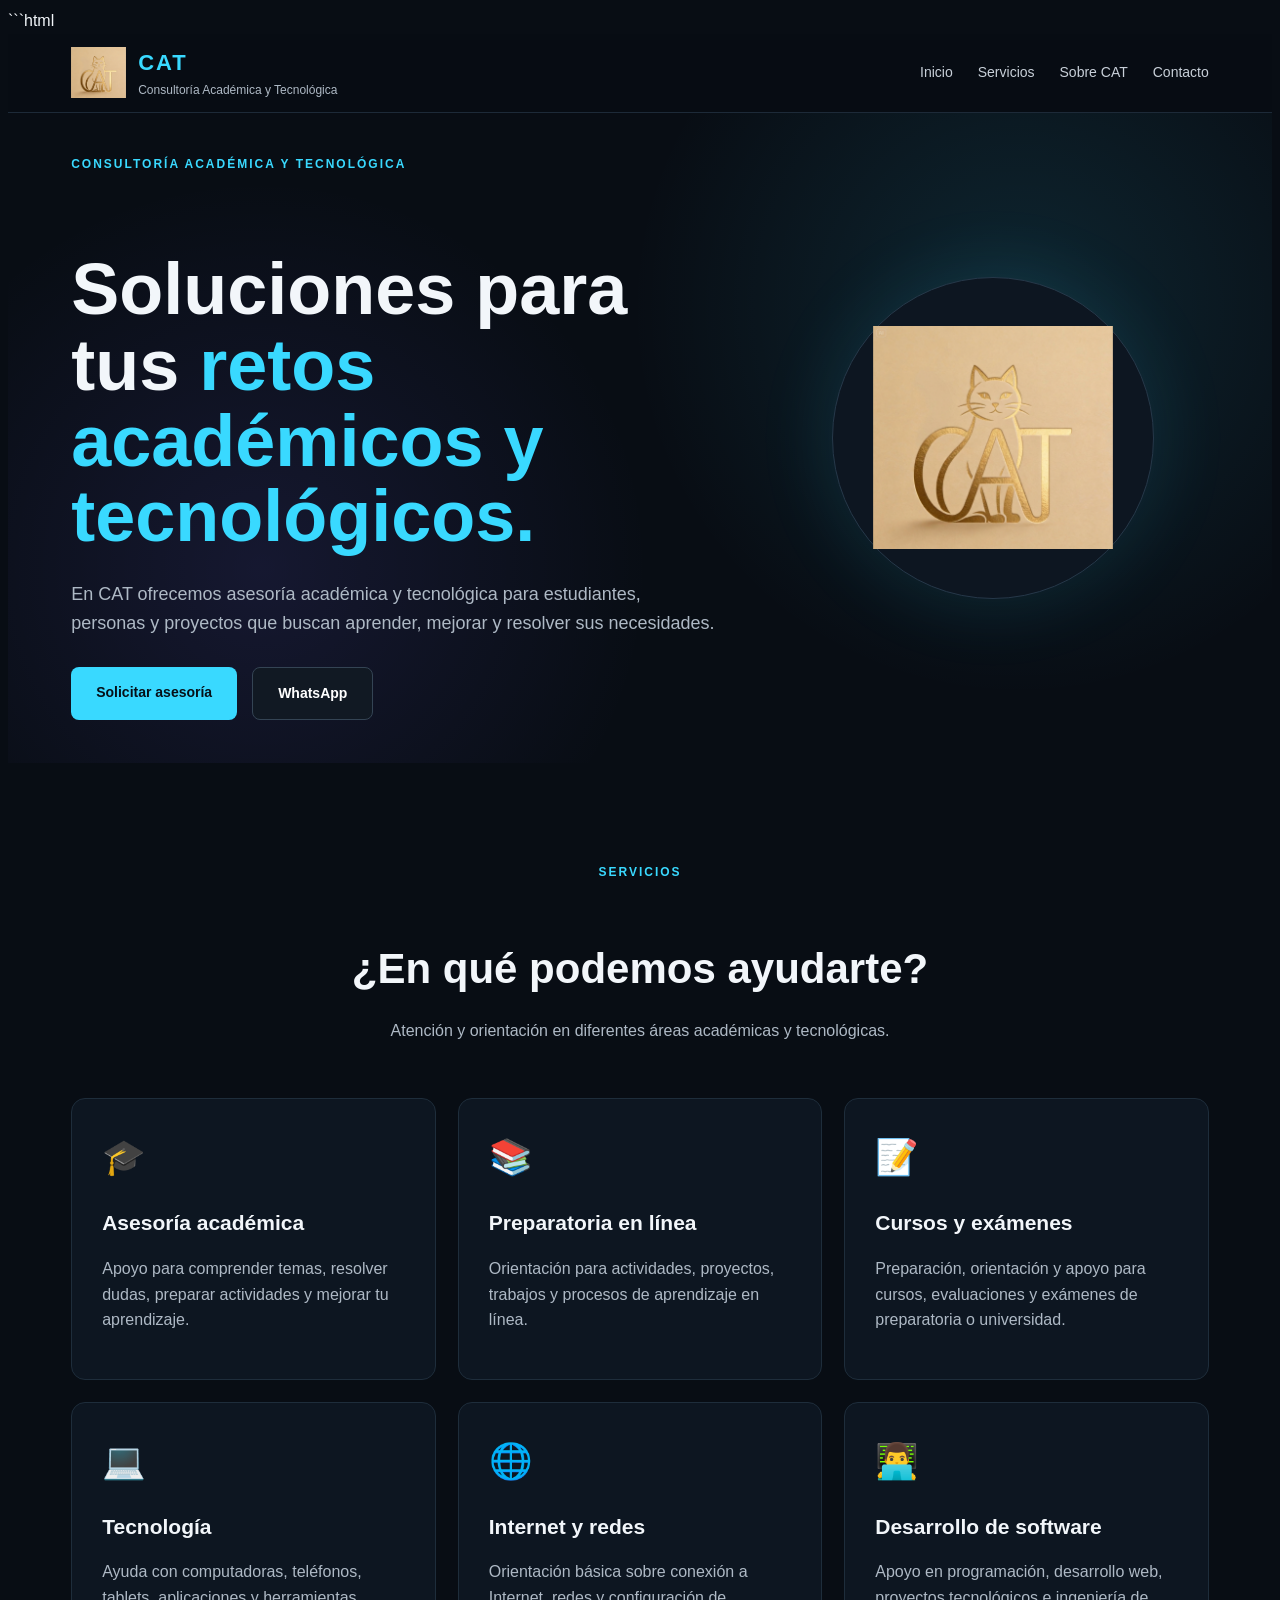
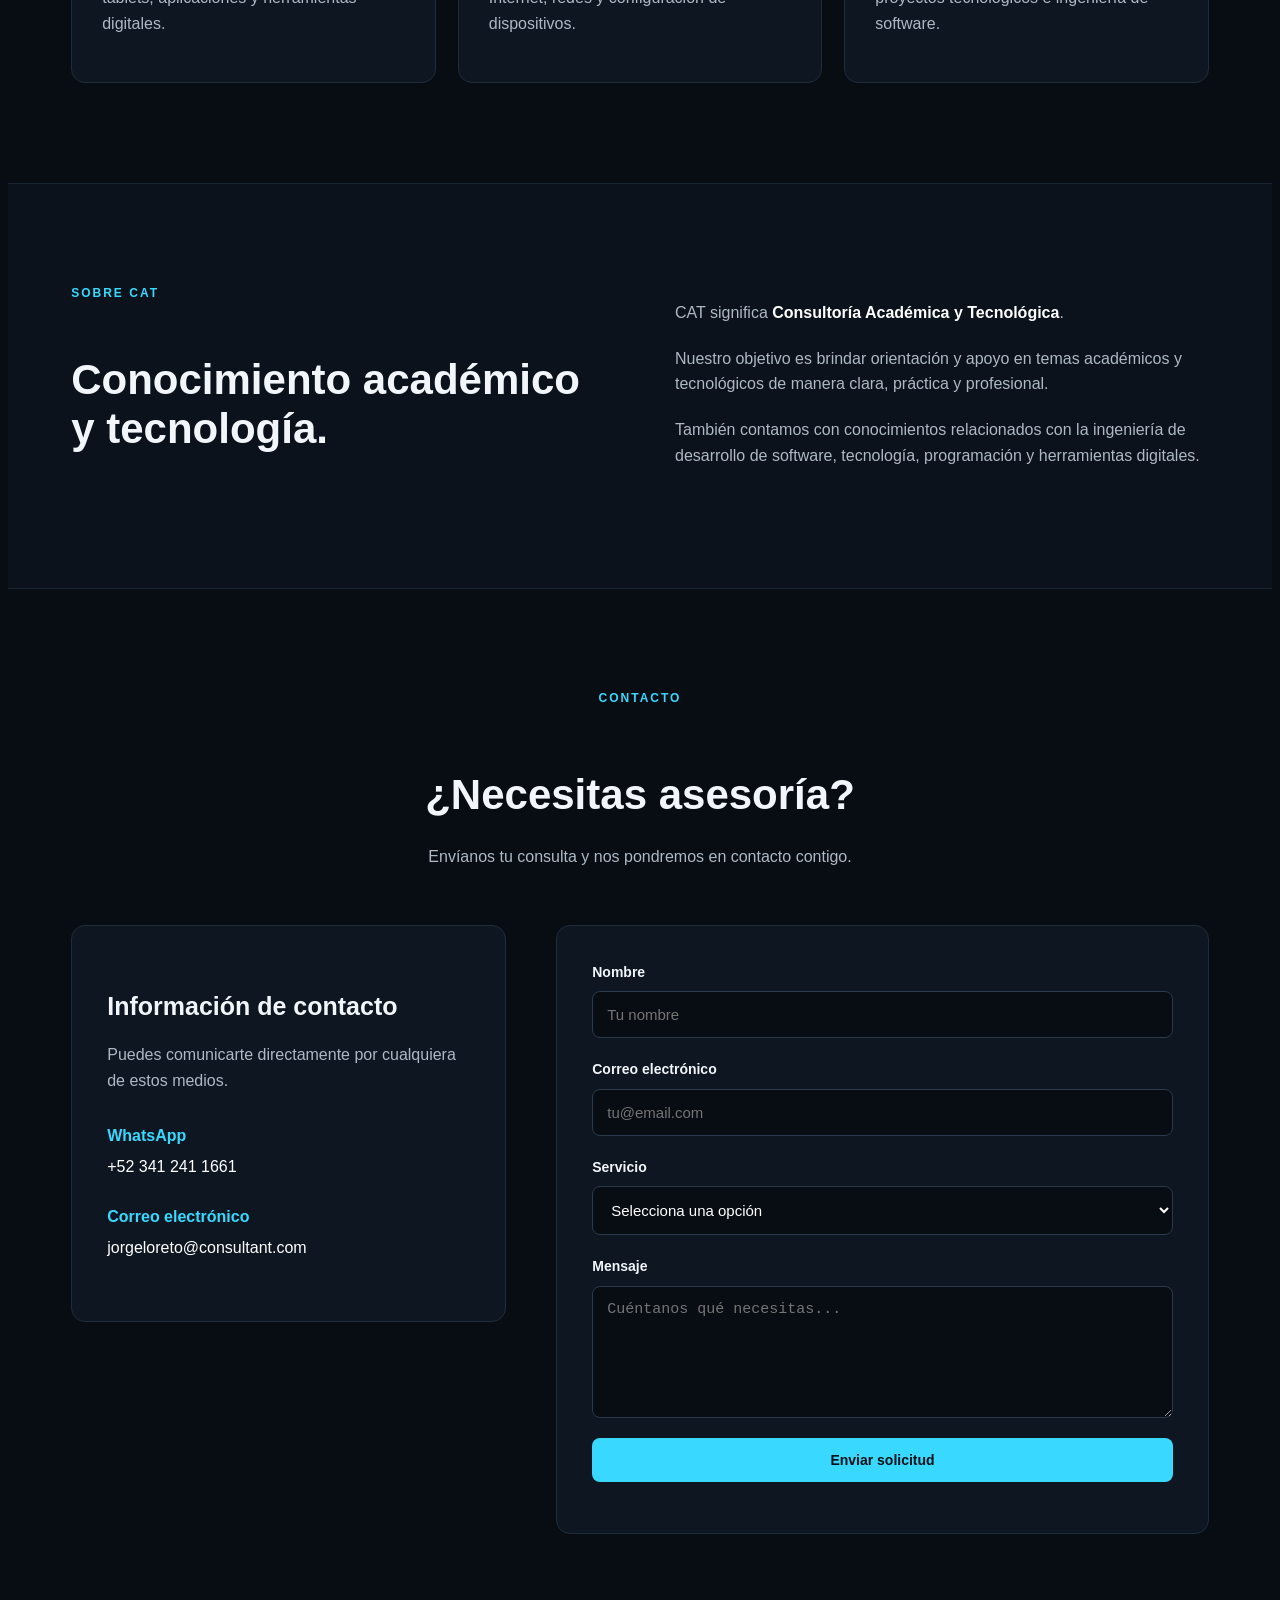
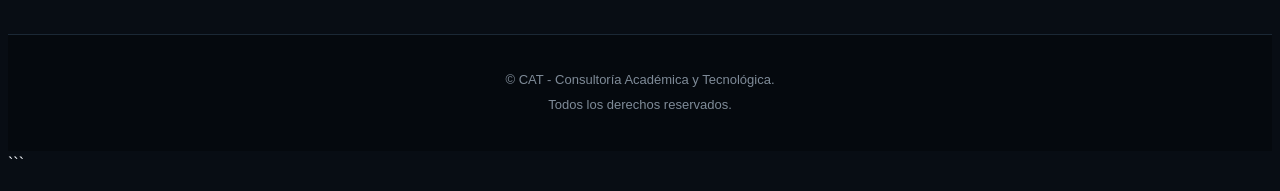
==== index.html @ 5d8f83a5 "Actualizar diseño y logo de CAT" ====
```html
<!DOCTYPE html>
<html lang="es">
<head>
    <meta charset="UTF-8">
    <meta name="viewport" content="width=device-width, initial-scale=1.0">

    <title>CAT | Consultoría Académica y Tecnológica</title>

    <meta name="description" content="CAT - Consultoría Académica y Tecnológica. Asesoría académica, tecnología, redes y desarrollo de software.">

    <link rel="stylesheet" href="style.css">
</head>

<body>

    <!-- ENCABEZADO -->
    <header class="header">

        <div class="container nav">

            <a href="#inicio" class="logo">

                <img
                    src="img/logo-cat.png"
                    alt="CAT - Consultoría Académica y Tecnológica"
                >

                <div class="logo-text">
                    <strong>CAT</strong>
                    <span>Consultoría Académica y Tecnológica</span>
                </div>

            </a>

            <nav class="menu">

                <a href="#inicio">Inicio</a>

                <a href="#servicios">Servicios</a>

                <a href="#sobre-cat">Sobre CAT</a>

                <a href="#contacto">Contacto</a>

            </nav>

        </div>

    </header>


    <!-- INICIO -->
    <main>

        <section id="inicio" class="hero">

            <div class="container hero-content">

                <div class="hero-text">

                    <span class="tag">CONSULTORÍA ACADÉMICA Y TECNOLÓGICA</span>

                    <h1>
                        Soluciones para tus
                        <span>retos académicos y tecnológicos.</span>
                    </h1>

                    <p>
                        En CAT ofrecemos asesoría académica y tecnológica
                        para estudiantes, personas y proyectos que buscan
                        aprender, mejorar y resolver sus necesidades.
                    </p>

                    <div class="hero-buttons">

                        <a href="#contacto" class="btn primary">
                            Solicitar asesoría
                        </a>

                        <a
                            href="https://wa.me/523412411661"
                            target="_blank"
                            class="btn secondary"
                        >
                            WhatsApp
                        </a>

                    </div>

                </div>


                <div class="hero-logo">

                    <div class="logo-circle">

                        <img
                            src="img/logo-cat.png"
                            alt="Logo CAT"
                        >

                    </div>

                </div>

            </div>

        </section>


        <!-- SERVICIOS -->
        <section id="servicios" class="section">

            <div class="container">

                <div class="section-title">

                    <span class="tag">SERVICIOS</span>

                    <h2>
                        ¿En qué podemos ayudarte?
                    </h2>

                    <p>
                        Atención y orientación en diferentes áreas
                        académicas y tecnológicas.
                    </p>

                </div>


                <div class="services-grid">


                    <!-- SERVICIO 1 -->
                    <article class="service-card">

                        <div class="service-icon">
                            🎓
                        </div>

                        <h3>
                            Asesoría académica
                        </h3>

                        <p>
                            Apoyo para comprender temas, resolver dudas,
                            preparar actividades y mejorar tu aprendizaje.
                        </p>

                    </article>


                    <!-- SERVICIO 2 -->
                    <article class="service-card">

                        <div class="service-icon">
                            📚
                        </div>

                        <h3>
                            Preparatoria en línea
                        </h3>

                        <p>
                            Orientación para actividades, proyectos,
                            trabajos y procesos de aprendizaje en línea.
                        </p>

                    </article>


                    <!-- SERVICIO 3 -->
                    <article class="service-card">

                        <div class="service-icon">
                            📝
                        </div>

                        <h3>
                            Cursos y exámenes
                        </h3>

                        <p>
                            Preparación, orientación y apoyo para cursos,
                            evaluaciones y exámenes de preparatoria o universidad.
                        </p>

                    </article>


                    <!-- SERVICIO 4 -->
                    <article class="service-card">

                        <div class="service-icon">
                            💻
                        </div>

                        <h3>
                            Tecnología
                        </h3>

                        <p>
                            Ayuda con computadoras, teléfonos, tablets,
                            aplicaciones y herramientas digitales.
                        </p>

                    </article>


                    <!-- SERVICIO 5 -->
                    <article class="service-card">

                        <div class="service-icon">
                            🌐
                        </div>

                        <h3>
                            Internet y redes
                        </h3>

                        <p>
                            Orientación básica sobre conexión a Internet,
                            redes y configuración de dispositivos.
                        </p>

                    </article>


                    <!-- SERVICIO 6 -->
                    <article class="service-card">

                        <div class="service-icon">
                            👨‍💻
                        </div>

                        <h3>
                            Desarrollo de software
                        </h3>

                        <p>
                            Apoyo en programación, desarrollo web,
                            proyectos tecnológicos e ingeniería de software.
                        </p>

                    </article>

                </div>

            </div>

        </section>


        <!-- SOBRE CAT -->
        <section id="sobre-cat" class="section about">

            <div class="container about-content">

                <div>

                    <span class="tag">
                        SOBRE CAT
                    </span>

                    <h2>
                        Conocimiento académico y tecnología.
                    </h2>

                </div>


                <div>

                    <p>
                        CAT significa
                        <strong>Consultoría Académica y Tecnológica</strong>.
                    </p>

                    <p>
                        Nuestro objetivo es brindar orientación y apoyo
                        en temas académicos y tecnológicos de manera clara,
                        práctica y profesional.
                    </p>

                    <p>
                        También contamos con conocimientos relacionados
                        con la ingeniería de desarrollo de software,
                        tecnología, programación y herramientas digitales.
                    </p>

                </div>

            </div>

        </section>


        <!-- CONTACTO -->
        <section id="contacto" class="section contact">

            <div class="container">

                <div class="section-title">

                    <span class="tag">
                        CONTACTO
                    </span>

                    <h2>
                        ¿Necesitas asesoría?
                    </h2>

                    <p>
                        Envíanos tu consulta y nos pondremos en contacto contigo.
                    </p>

                </div>


                <div class="contact-grid">


                    <!-- INFORMACIÓN -->
                    <div class="contact-info">

                        <h3>
                            Información de contacto
                        </h3>

                        <p>
                            Puedes comunicarte directamente por cualquiera
                            de estos medios.
                        </p>


                        <div class="contact-item">

                            <strong>
                                WhatsApp
                            </strong>

                            <a
                                href="https://wa.me/523412411661"
                                target="_blank"
                            >
                                +52 341 241 1661
                            </a>

                        </div>


                        <div class="contact-item">

                            <strong>
                                Correo electrónico
                            </strong>

                            <a
                                href="mailto:jorgeloreto@consultant.com"
                            >
                                jorgeloreto@consultant.com
                            </a>

                        </div>

                    </div>


                    <!-- FORMULARIO -->
                    <div class="contact-form">

                        <form id="contactForm">

                            <label for="nombre">
                                Nombre
                            </label>

                            <input
                                type="text"
                                id="nombre"
                                placeholder="Tu nombre"
                                required
                            >


                            <label for="correo">
                                Correo electrónico
                            </label>

                            <input
                                type="email"
                                id="correo"
                                placeholder="tu@email.com"
                                required
                            >


                            <label for="servicio">
                                Servicio
                            </label>

                            <select id="servicio" required>

                                <option value="">
                                    Selecciona una opción
                                </option>

                                <option value="Asesoría académica">
                                    Asesoría académica
                                </option>

                                <option value="Preparatoria en línea">
                                    Preparatoria en línea
                                </option>

                                <option value="Cursos y exámenes">
                                    Cursos y exámenes
                                </option>

                                <option value="Tecnología">
                                    Tecnología
                                </option>

                                <option value="Internet y redes">
                                    Internet y redes
                                </option>

                                <option value="Desarrollo de software">
                                    Desarrollo de software
                                </option>

                            </select>


                            <label for="mensaje">
                                Mensaje
                            </label>

                            <textarea
                                id="mensaje"
                                rows="6"
                                placeholder="Cuéntanos qué necesitas..."
                                required
                            ></textarea>


                            <button
                                type="submit"
                                class="btn primary"
                            >
                                Enviar solicitud
                            </button>

                        </form>

                    </div>

                </div>

            </div>

        </section>

    </main>


    <!-- PIE DE PÁGINA -->
    <footer class="footer">

        <div class="container">

            <p>
                © <span id="year"></span> CAT -
                Consultoría Académica y Tecnológica.
            </p>

            <p>
                Todos los derechos reservados.
            </p>

        </div>

    </footer>


    <script src="script.js"></script>

</body>
</html>
```
---- style.css ----
```css
* {
    margin: 0;
    padding: 0;
    box-sizing: border-box;
}

html {
    scroll-behavior: smooth;
}

body {
    font-family: Arial, Helvetica, sans-serif;
    background: #080d14;
    color: #f2f6fa;
    line-height: 1.6;
}

a {
    text-decoration: none;
    color: inherit;
}

.container {
    width: 90%;
    max-width: 1150px;
    margin: auto;
}


/* =========================
   HEADER
========================= */

.header {
    position: sticky;
    top: 0;
    z-index: 1000;
    background: rgba(8, 13, 20, 0.95);
    border-bottom: 1px solid #1d2a38;
    backdrop-filter: blur(12px);
}

.nav {
    min-height: 78px;
    display: flex;
    align-items: center;
    justify-content: space-between;
    gap: 30px;
}

.logo {
    display: flex;
    align-items: center;
    gap: 12px;
}

.logo img {
    width: 55px;
    height: 55px;
    object-fit: contain;
}

.logo-text {
    display: flex;
    flex-direction: column;
}

.logo-text strong {
    font-size: 22px;
    color: #39d9ff;
    letter-spacing: 2px;
}

.logo-text span {
    font-size: 12px;
    color: #aeb9c5;
}

.menu {
    display: flex;
    gap: 25px;
}

.menu a {
    color: #c8d0d9;
    font-size: 14px;
    transition: 0.3s;
}

.menu a:hover {
    color: #39d9ff;
}


/* =========================
   HERO
========================= */

.hero {
    min-height: 650px;
    display: flex;
    align-items: center;
    background:
        radial-gradient(
            circle at 80% 30%,
            rgba(57, 217, 255, 0.12),
            transparent 35%
        ),
        radial-gradient(
            circle at 20% 70%,
            rgba(120, 103, 255, 0.12),
            transparent 35%
        );
}

.hero-content {
    display: grid;
    grid-template-columns: 1.2fr 0.8fr;
    align-items: center;
    gap: 60px;
}

.tag {
    display: inline-block;
    color: #39d9ff;
    font-size: 12px;
    font-weight: bold;
    letter-spacing: 2px;
    margin-bottom: 18px;
}

.hero h1 {
    font-size: clamp(42px, 6vw, 72px);
    line-height: 1.05;
    margin-bottom: 25px;
}

.hero h1 span {
    color: #39d9ff;
}

.hero p {
    max-width: 650px;
    color: #aeb9c5;
    font-size: 18px;
    margin-bottom: 30px;
}

.hero-buttons {
    display: flex;
    gap: 15px;
    flex-wrap: wrap;
}

.btn {
    display: inline-block;
    padding: 14px 25px;
    border-radius: 8px;
    border: none;
    cursor: pointer;
    font-weight: bold;
    font-size: 14px;
    transition: 0.3s;
}

.btn.primary {
    background: #39d9ff;
    color: #061018;
}

.btn.primary:hover {
    transform: translateY(-3px);
    box-shadow: 0 10px 30px rgba(57, 217, 255, 0.25);
}

.btn.secondary {
    border: 1px solid #344454;
    color: #ffffff;
    background: #111923;
}

.btn.secondary:hover {
    border-color: #39d9ff;
    color: #39d9ff;
}


/* LOGO GRANDE */

.hero-logo {
    display: flex;
    justify-content: center;
}

.logo-circle {
    width: 320px;
    height: 320px;
    border-radius: 50%;
    display: flex;
    justify-content: center;
    align-items: center;
    background: #0d1621;
    border: 1px solid #263849;
    box-shadow:
        0 0 80px rgba(57, 217, 255, 0.12);
}

.logo-circle img {
    width: 75%;
    height: 75%;
    object-fit: contain;
}


/* =========================
   SECCIONES
========================= */

.section {
    padding: 100px 0;
}

.section-title {
    text-align: center;
    max-width: 750px;
    margin: 0 auto 55px;
}

.section-title h2 {
    font-size: 42px;
    margin-bottom: 15px;
}

.section-title p {
    color: #aeb9c5;
}


/* =========================
   SERVICIOS
========================= */

.services-grid {
    display: grid;
    grid-template-columns: repeat(3, 1fr);
    gap: 22px;
}

.service-card {
    padding: 30px;
    background: #0d1621;
    border: 1px solid #1e2d3b;
    border-radius: 14px;
    transition: 0.3s;
}

.service-card:hover {
    transform: translateY(-6px);
    border-color: #39d9ff;
    box-shadow: 0 15px 40px rgba(0, 0, 0, 0.25);
}

.service-icon {
    font-size: 35px;
    margin-bottom: 18px;
}

.service-card h3 {
    font-size: 21px;
    margin-bottom: 12px;
}

.service-card p {
    color: #aeb9c5;
}


/* =========================
   SOBRE CAT
========================= */

.about {
    background: #0b121b;
    border-top: 1px solid #182431;
    border-bottom: 1px solid #182431;
}

.about-content {
    display: grid;
    grid-template-columns: 1fr 1fr;
    gap: 70px;
    align-items: start;
}

.about h2 {
    font-size: 42px;
    line-height: 1.15;
}

.about p {
    color: #aeb9c5;
    margin-bottom: 20px;
}

.about strong {
    color: #ffffff;
}


/* =========================
   CONTACTO
========================= */

.contact-grid {
    display: grid;
    grid-template-columns: 0.8fr 1.2fr;
    gap: 50px;
    align-items: start;
}

.contact-info {
    background: #0d1621;
    padding: 35px;
    border-radius: 14px;
    border: 1px solid #1e2d3b;
}

.contact-info h3 {
    font-size: 25px;
    margin-bottom: 15px;
}

.contact-info > p {
    color: #aeb9c5;
    margin-bottom: 30px;
}

.contact-item {
    display: flex;
    flex-direction: column;
    gap: 5px;
    margin-bottom: 25px;
}

.contact-item strong {
    color: #39d9ff;
}

.contact-item a {
    color: #ffffff;
}

.contact-item a:hover {
    color: #39d9ff;
}


/* FORMULARIO */

.contact-form {
    background: #0d1621;
    padding: 35px;
    border-radius: 14px;
    border: 1px solid #1e2d3b;
}

.contact-form form {
    display: flex;
    flex-direction: column;
}

.contact-form label {
    margin-bottom: 8px;
    font-weight: bold;
    font-size: 14px;
}

.contact-form input,
.contact-form select,
.contact-form textarea {
    width: 100%;
    padding: 14px;
    margin-bottom: 20px;
    border: 1px solid #2a3a4b;
    border-radius: 8px;
    background: #080d14;
    color: #ffffff;
    font-size: 15px;
    outline: none;
}

.contact-form input:focus,
.contact-form select:focus,
.contact-form textarea:focus {
    border-color: #39d9ff;
}

.contact-form textarea {
    resize: vertical;
}


/* =========================
   FOOTER
========================= */

.footer {
    padding: 30px 0;
    background: #05090e;
    border-top: 1px solid #1b2835;
    text-align: center;
}

.footer p {
    color: #7f8b98;
    font-size: 13px;
    margin: 5px;
}


/* =========================
   RESPONSIVE
========================= */

@media (max-width: 900px) {

    .menu {
        gap: 15px;
    }

    .hero-content {
        grid-template-columns: 1fr;
        text-align: center;
    }

    .hero p {
        margin-left: auto;
        margin-right: auto;
    }

    .hero-buttons {
        justify-content: center;
    }

    .hero-logo {
        order: -1;
    }

    .logo-circle {
        width: 240px;
        height: 240px;
    }

    .services-grid {
        grid-template-columns: repeat(2, 1fr);
    }

    .about-content {
        grid-template-columns: 1fr;
        gap: 30px;
    }

    .contact-grid {
        grid-template-columns: 1fr;
    }
}


@media (max-width: 650px) {

    .nav {
        flex-direction: column;
        padding: 15px 0;
    }

    .menu {
        flex-wrap: wrap;
        justify-content: center;
    }

    .logo {
        justify-content: center;
    }

    .hero {
        padding: 70px 0;
    }

    .hero h1 {
        font-size: 42px;
    }

    .section {
        padding: 70px 0;
    }

    .section-title h2,
    .about h2 {
        font-size: 34px;
    }

    .services-grid {
        grid-template-columns: 1fr;
    }

    .logo-circle {
        width: 200px;
        height: 200px;
    }

    .contact-form,
    .contact-info {
        padding: 25px;
    }
}
```
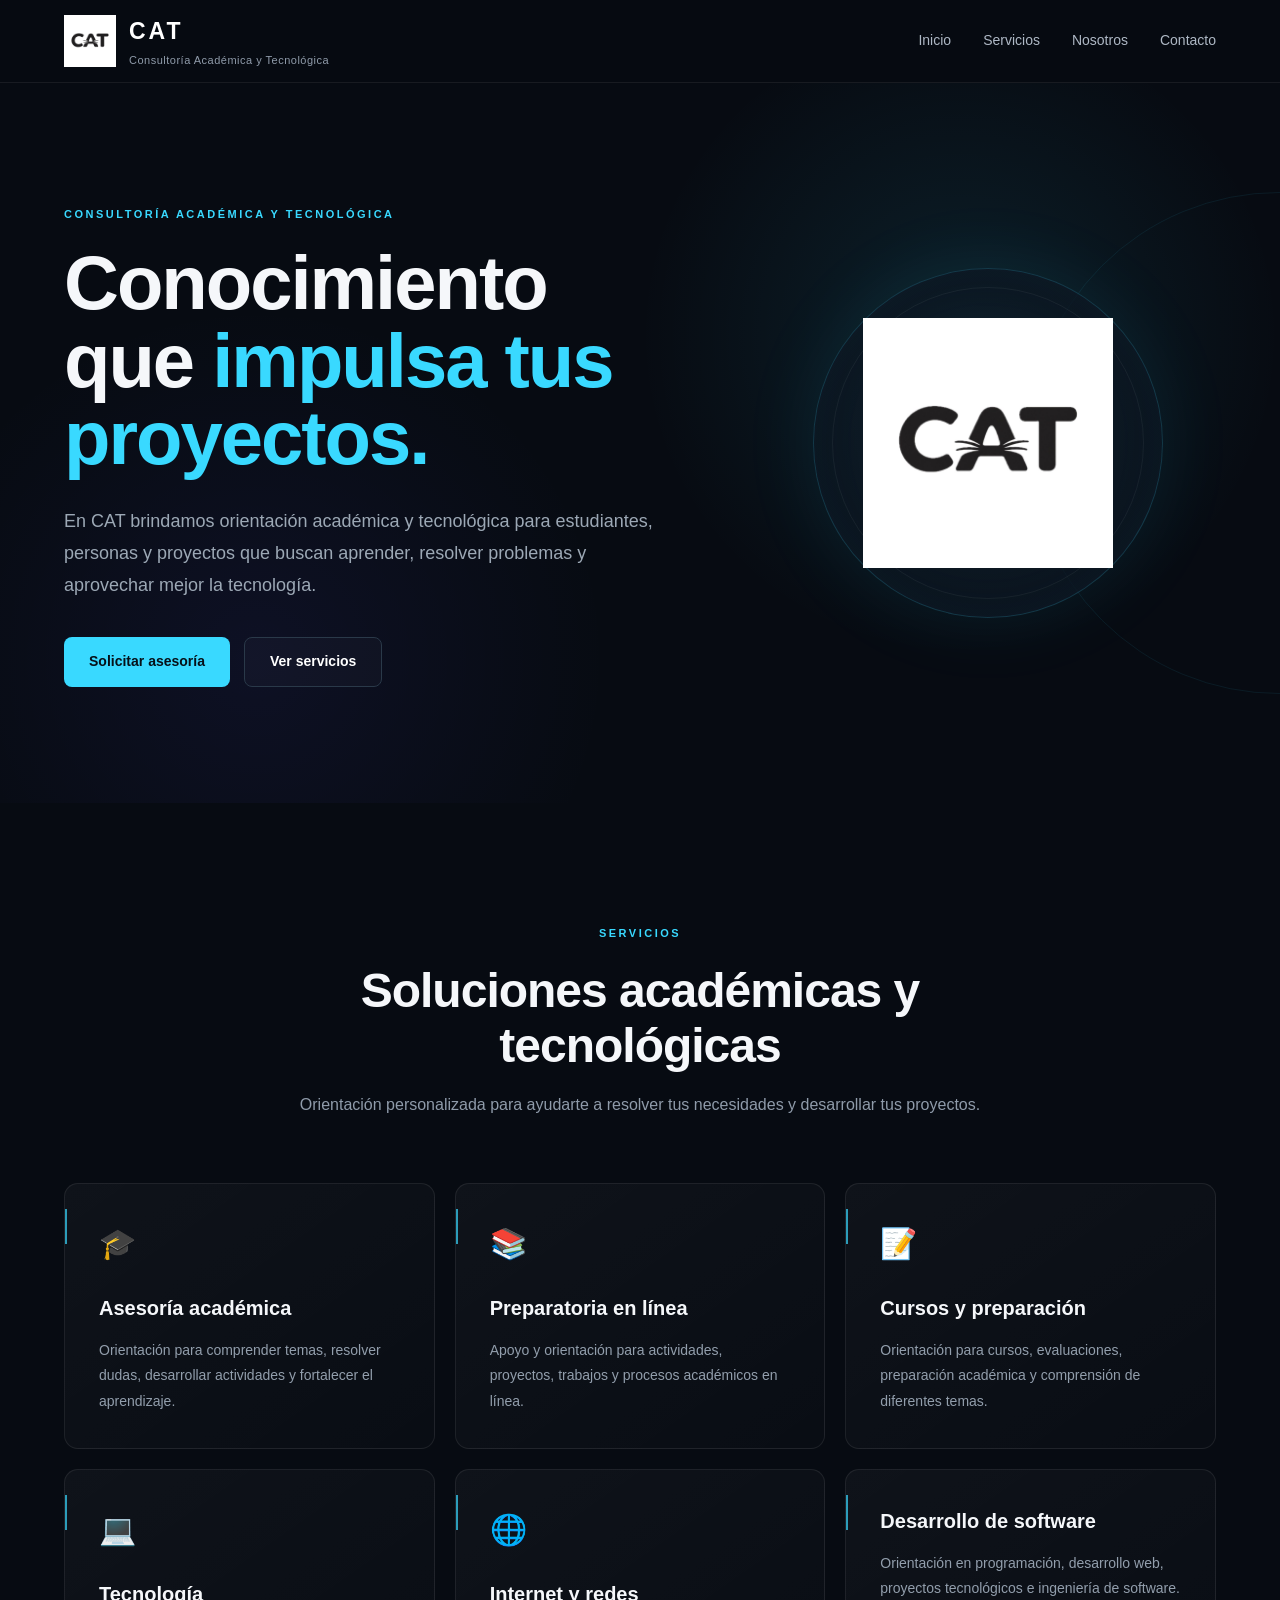
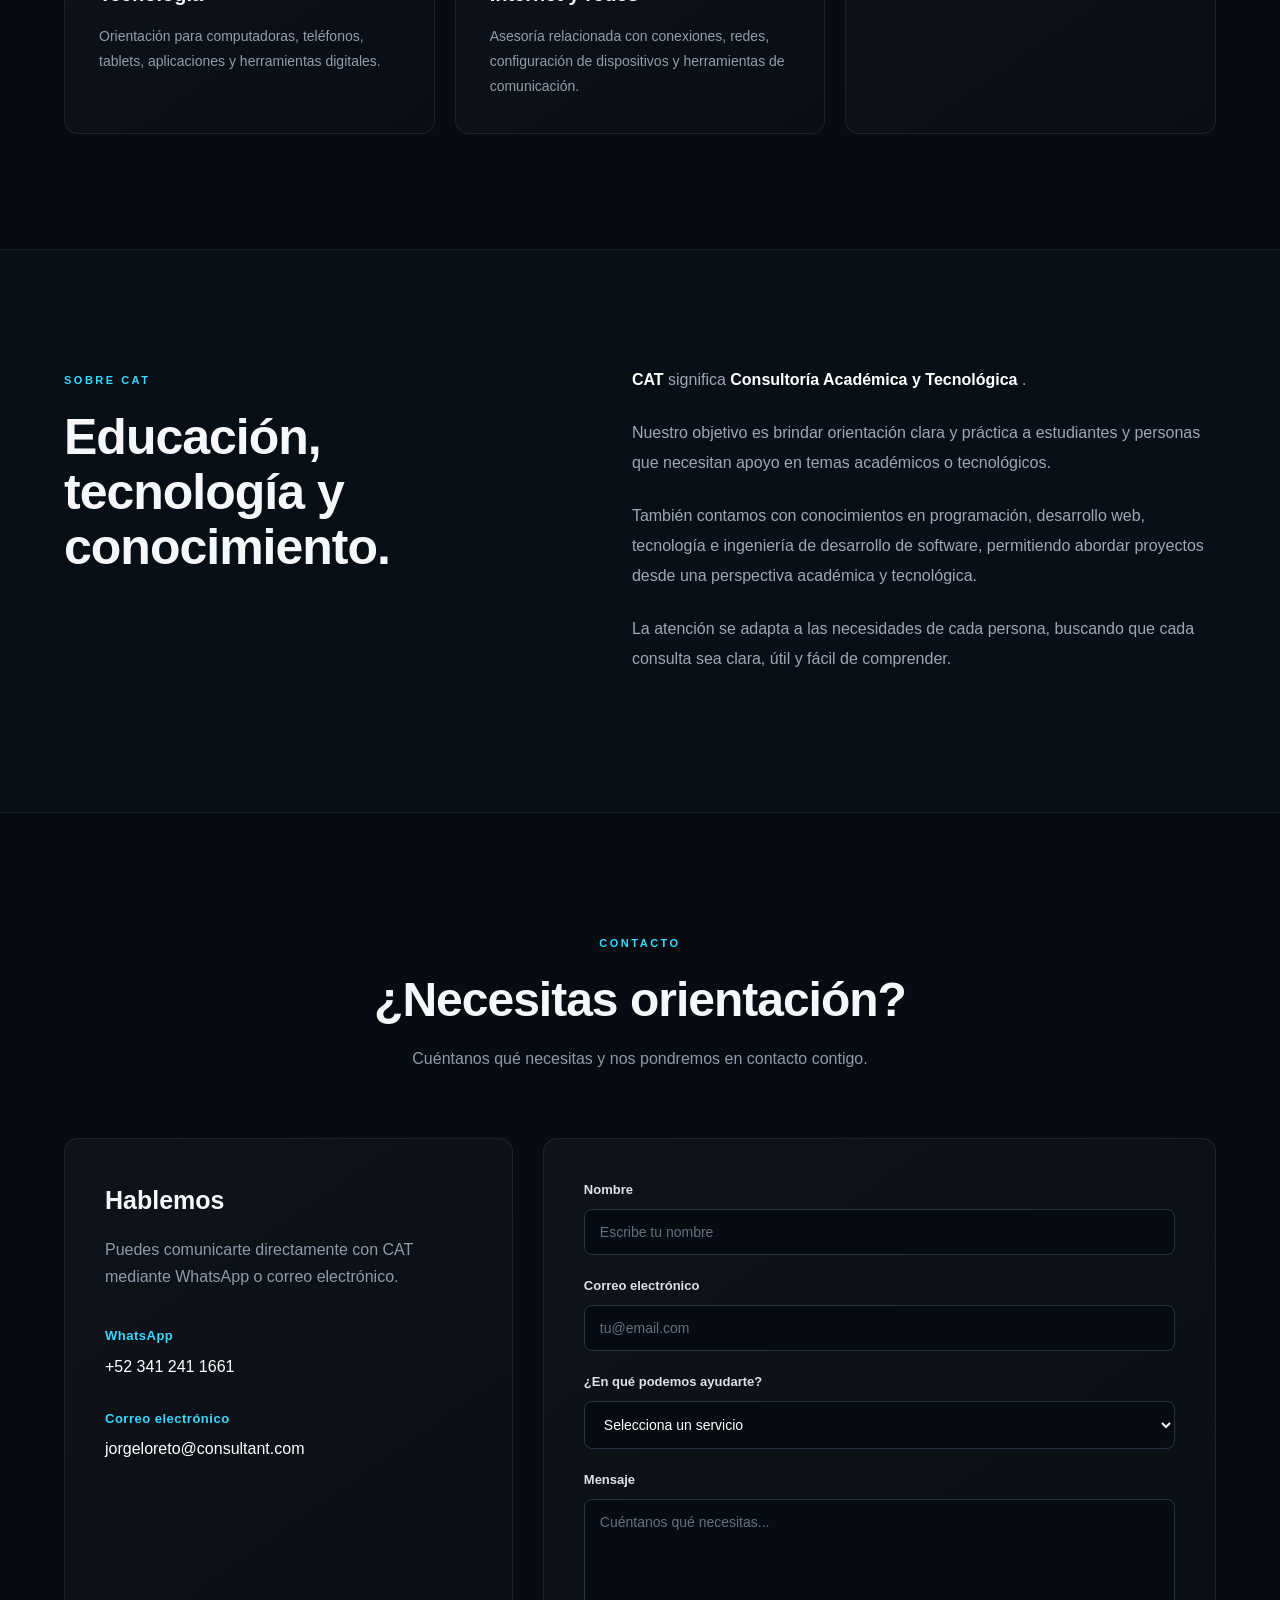
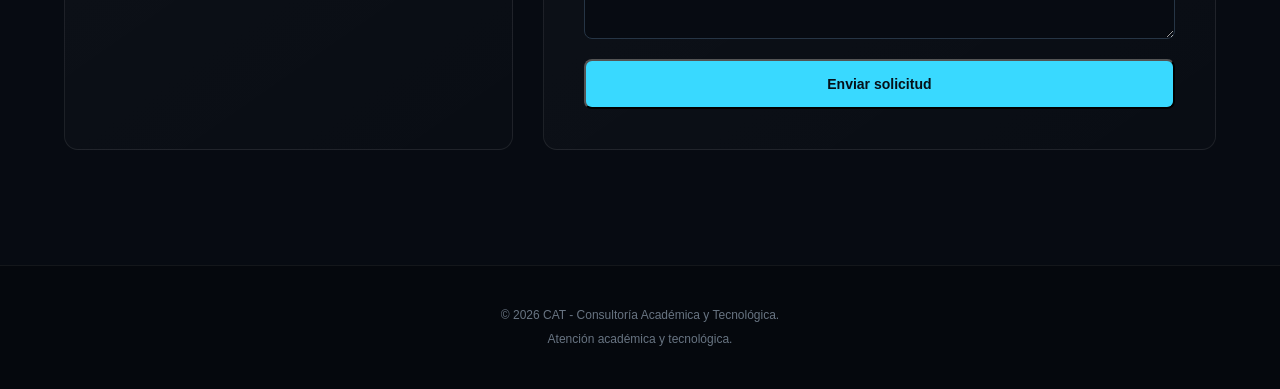
==== commit 97340451: "Actualizar pagina CAT y agregar logo" ====
--- a/index.html
+++ b/index.html
@@ -1,4 +1,3 @@
-```html
 <!DOCTYPE html>
 <html lang="es">
 <head>
@@ -7,14 +6,20 @@
 
     <title>CAT | Consultoría Académica y Tecnológica</title>
 
-    <meta name="description" content="CAT - Consultoría Académica y Tecnológica. Asesoría académica, tecnología, redes y desarrollo de software.">
+    <meta
+        name="description"
+        content="CAT ofrece consultoría académica y tecnológica, preparación académica, soporte tecnológico y desarrollo de software."
+    >
 
     <link rel="stylesheet" href="style.css">
 </head>
 
 <body>
 
-    <!-- ENCABEZADO -->
+    <!-- =========================
+         HEADER
+    ========================== -->
+
     <header class="header">
 
         <div class="container nav">
@@ -23,25 +28,39 @@
 
                 <img
                     src="img/logo-cat.png"
-                    alt="CAT - Consultoría Académica y Tecnológica"
+                    alt="CAT Consultoría Académica y Tecnológica"
                 >
 
                 <div class="logo-text">
+
                     <strong>CAT</strong>
-                    <span>Consultoría Académica y Tecnológica</span>
+
+                    <span>
+                        Consultoría Académica y Tecnológica
+                    </span>
+
                 </div>
 
             </a>
 
+
             <nav class="menu">
 
-                <a href="#inicio">Inicio</a>
-
-                <a href="#servicios">Servicios</a>
-
-                <a href="#sobre-cat">Sobre CAT</a>
-
-                <a href="#contacto">Contacto</a>
+                <a href="#inicio">
+                    Inicio
+                </a>
+
+                <a href="#servicios">
+                    Servicios
+                </a>
+
+                <a href="#nosotros">
+                    Nosotros
+                </a>
+
+                <a href="#contacto">
+                    Contacto
+                </a>
 
             </nav>
 
@@ -50,40 +69,56 @@
     </header>
 
 
-    <!-- INICIO -->
     <main>
 
+        <!-- =========================
+             INICIO
+        ========================== -->
+
         <section id="inicio" class="hero">
 
             <div class="container hero-content">
 
                 <div class="hero-text">
 
-                    <span class="tag">CONSULTORÍA ACADÉMICA Y TECNOLÓGICA</span>
+                    <span class="tag">
+                        CONSULTORÍA ACADÉMICA Y TECNOLÓGICA
+                    </span>
+
 
                     <h1>
-                        Soluciones para tus
-                        <span>retos académicos y tecnológicos.</span>
+
+                        Conocimiento que
+                        <span>impulsa tus proyectos.</span>
+
                     </h1>
 
+
                     <p>
-                        En CAT ofrecemos asesoría académica y tecnológica
-                        para estudiantes, personas y proyectos que buscan
-                        aprender, mejorar y resolver sus necesidades.
+
+                        En CAT brindamos orientación académica y
+                        tecnológica para estudiantes, personas y
+                        proyectos que buscan aprender, resolver
+                        problemas y aprovechar mejor la tecnología.
+
                     </p>
 
+
                     <div class="hero-buttons">
 
-                        <a href="#contacto" class="btn primary">
+                        <a
+                            href="#contacto"
+                            class="btn primary"
+                        >
                             Solicitar asesoría
                         </a>
 
+
                         <a
-                            href="https://wa.me/523412411661"
-                            target="_blank"
+                            href="#servicios"
                             class="btn secondary"
                         >
-                            WhatsApp
+                            Ver servicios
                         </a>
 
                     </div>
@@ -109,22 +144,30 @@
         </section>
 
 
-        <!-- SERVICIOS -->
+        <!-- =========================
+             SERVICIOS
+        ========================== -->
+
         <section id="servicios" class="section">
 
             <div class="container">
 
                 <div class="section-title">
 
-                    <span class="tag">SERVICIOS</span>
+                    <span class="tag">
+                        SERVICIOS
+                    </span>
+
 
                     <h2>
-                        ¿En qué podemos ayudarte?
+                        Soluciones académicas y tecnológicas
                     </h2>
 
+
                     <p>
-                        Atención y orientación en diferentes áreas
-                        académicas y tecnológicas.
+                        Orientación personalizada para ayudarte
+                        a resolver tus necesidades y desarrollar
+                        tus proyectos.
                     </p>
 
                 </div>
@@ -134,6 +177,7 @@
 
 
                     <!-- SERVICIO 1 -->
+
                     <article class="service-card">
 
                         <div class="service-icon">
@@ -145,14 +189,16 @@
                         </h3>
 
                         <p>
-                            Apoyo para comprender temas, resolver dudas,
-                            preparar actividades y mejorar tu aprendizaje.
+                            Orientación para comprender temas,
+                            resolver dudas, desarrollar actividades
+                            y fortalecer el aprendizaje.
                         </p>
 
                     </article>
 
 
                     <!-- SERVICIO 2 -->
+
                     <article class="service-card">
 
                         <div class="service-icon">
@@ -164,14 +210,16 @@
                         </h3>
 
                         <p>
-                            Orientación para actividades, proyectos,
-                            trabajos y procesos de aprendizaje en línea.
+                            Apoyo y orientación para actividades,
+                            proyectos, trabajos y procesos
+                            académicos en línea.
                         </p>
 
                     </article>
 
 
                     <!-- SERVICIO 3 -->
+
                     <article class="service-card">
 
                         <div class="service-icon">
@@ -179,18 +227,20 @@
                         </div>
 
                         <h3>
-                            Cursos y exámenes
+                            Cursos y preparación
                         </h3>
 
                         <p>
-                            Preparación, orientación y apoyo para cursos,
-                            evaluaciones y exámenes de preparatoria o universidad.
+                            Orientación para cursos, evaluaciones,
+                            preparación académica y comprensión
+                            de diferentes temas.
                         </p>
 
                     </article>
 
 
                     <!-- SERVICIO 4 -->
+
                     <article class="service-card">
 
                         <div class="service-icon">
@@ -202,14 +252,16 @@
                         </h3>
 
                         <p>
-                            Ayuda con computadoras, teléfonos, tablets,
-                            aplicaciones y herramientas digitales.
+                            Orientación para computadoras,
+                            teléfonos, tablets, aplicaciones
+                            y herramientas digitales.
                         </p>
 
                     </article>
 
 
                     <!-- SERVICIO 5 -->
+
                     <article class="service-card">
 
                         <div class="service-icon">
@@ -221,18 +273,20 @@
                         </h3>
 
                         <p>
-                            Orientación básica sobre conexión a Internet,
-                            redes y configuración de dispositivos.
+                            Asesoría relacionada con conexiones,
+                            redes, configuración de dispositivos
+                            y herramientas de comunicación.
                         </p>
 
                     </article>
 
 
                     <!-- SERVICIO 6 -->
+
                     <article class="service-card">
 
                         <div class="service-icon">
-                            👨‍💻
+                            </&zwj;👨‍💻
                         </div>
 
                         <h3>
@@ -240,8 +294,9 @@
                         </h3>
 
                         <p>
-                            Apoyo en programación, desarrollo web,
-                            proyectos tecnológicos e ingeniería de software.
+                            Orientación en programación,
+                            desarrollo web, proyectos tecnológicos
+                            e ingeniería de software.
                         </p>
 
                     </article>
@@ -253,8 +308,11 @@
         </section>
 
 
-        <!-- SOBRE CAT -->
-        <section id="sobre-cat" class="section about">
+        <!-- =========================
+             NOSOTROS
+        ========================== -->
+
+        <section id="nosotros" class="section about">
 
             <div class="container about-content">
 
@@ -264,8 +322,9 @@
                         SOBRE CAT
                     </span>
 
+
                     <h2>
-                        Conocimiento académico y tecnología.
+                        Educación, tecnología y conocimiento.
                     </h2>
 
                 </div>
@@ -274,22 +333,48 @@
                 <div>
 
                     <p>
-                        CAT significa
-                        <strong>Consultoría Académica y Tecnológica</strong>.
+
+                        <strong>
+                            CAT
+                        </strong>
+
+                        significa
+                        <strong>
+                            Consultoría Académica y Tecnológica
+                        </strong>.
+
                     </p>
 
+
                     <p>
-                        Nuestro objetivo es brindar orientación y apoyo
-                        en temas académicos y tecnológicos de manera clara,
-                        práctica y profesional.
+
+                        Nuestro objetivo es brindar orientación
+                        clara y práctica a estudiantes y personas
+                        que necesitan apoyo en temas académicos
+                        o tecnológicos.
+
                     </p>
 
+
                     <p>
-                        También contamos con conocimientos relacionados
-                        con la ingeniería de desarrollo de software,
-                        tecnología, programación y herramientas digitales.
+
+                        También contamos con conocimientos en
+                        programación, desarrollo web, tecnología
+                        e ingeniería de desarrollo de software,
+                        permitiendo abordar proyectos desde una
+                        perspectiva académica y tecnológica.
+
                     </p>
 
+
+                    <p>
+
+                        La atención se adapta a las necesidades
+                        de cada persona, buscando que cada consulta
+                        sea clara, útil y fácil de comprender.
+
+                    </p>
+
                 </div>
 
             </div>
@@ -297,7 +382,10 @@
         </section>
 
 
-        <!-- CONTACTO -->
+        <!-- =========================
+             CONTACTO
+        ========================== -->
+
         <section id="contacto" class="section contact">
 
             <div class="container">
@@ -308,12 +396,15 @@
                         CONTACTO
                     </span>
 
+
                     <h2>
-                        ¿Necesitas asesoría?
+                        ¿Necesitas orientación?
                     </h2>
 
+
                     <p>
-                        Envíanos tu consulta y nos pondremos en contacto contigo.
+                        Cuéntanos qué necesitas y nos pondremos
+                        en contacto contigo.
                     </p>
 
                 </div>
@@ -323,15 +414,20 @@
 
 
                     <!-- INFORMACIÓN -->
+
                     <div class="contact-info">
 
                         <h3>
-                            Información de contacto
+                            Hablemos
                         </h3>
 
+
                         <p>
-                            Puedes comunicarte directamente por cualquiera
-                            de estos medios.
+
+                            Puedes comunicarte directamente
+                            con CAT mediante WhatsApp o correo
+                            electrónico.
+
                         </p>
 
 
@@ -341,9 +437,11 @@
                                 WhatsApp
                             </strong>
 
+
                             <a
                                 href="https://wa.me/523412411661"
                                 target="_blank"
+                                rel="noopener noreferrer"
                             >
                                 +52 341 241 1661
                             </a>
@@ -356,6 +454,7 @@
                             <strong>
                                 Correo electrónico
                             </strong>
+
 
                             <a
                                 href="mailto:jorgeloreto@consultant.com"
@@ -369,18 +468,22 @@
 
 
                     <!-- FORMULARIO -->
+
                     <div class="contact-form">
 
                         <form id="contactForm">
+
 
                             <label for="nombre">
                                 Nombre
                             </label>
 
+
                             <input
                                 type="text"
                                 id="nombre"
-                                placeholder="Tu nombre"
+                                name="nombre"
+                                placeholder="Escribe tu nombre"
                                 required
                             >
 
@@ -389,22 +492,29 @@
                                 Correo electrónico
                             </label>
 
+
                             <input
                                 type="email"
                                 id="correo"
+                                name="correo"
                                 placeholder="tu@email.com"
                                 required
                             >
 
 
                             <label for="servicio">
-                                Servicio
+                                ¿En qué podemos ayudarte?
                             </label>
 
-                            <select id="servicio" required>
+
+                            <select
+                                id="servicio"
+                                name="servicio"
+                                required
+                            >
 
                                 <option value="">
-                                    Selecciona una opción
+                                    Selecciona un servicio
                                 </option>
 
                                 <option value="Asesoría académica">
@@ -415,8 +525,8 @@
                                     Preparatoria en línea
                                 </option>
 
-                                <option value="Cursos y exámenes">
-                                    Cursos y exámenes
+                                <option value="Cursos y preparación">
+                                    Cursos y preparación
                                 </option>
 
                                 <option value="Tecnología">
@@ -438,8 +548,10 @@
                                 Mensaje
                             </label>
 
+
                             <textarea
                                 id="mensaje"
+                                name="mensaje"
                                 rows="6"
                                 placeholder="Cuéntanos qué necesitas..."
                                 required
@@ -466,18 +578,27 @@
     </main>
 
 
-    <!-- PIE DE PÁGINA -->
+    <!-- =========================
+         FOOTER
+    ========================== -->
+
     <footer class="footer">
 
         <div class="container">
 
             <p>
-                © <span id="year"></span> CAT -
+
+                ©
+                <span id="year"></span>
+
+                CAT -
                 Consultoría Académica y Tecnológica.
+
             </p>
 
+
             <p>
-                Todos los derechos reservados.
+                Atención académica y tecnológica.
             </p>
 
         </div>
@@ -488,5 +609,5 @@
     <script src="script.js"></script>
 
 </body>
-</html>
-```
+
+</html>
--- a/style.css
+++ b/style.css
@@ -1,4 +1,3 @@
-```css
 * {
     margin: 0;
     padding: 0;
@@ -10,10 +9,10 @@
 }
 
 body {
-    font-family: Arial, Helvetica, sans-serif;
-    background: #080d14;
-    color: #f2f6fa;
-    line-height: 1.6;
+    font-family: "Inter", "Segoe UI", Arial, sans-serif;
+    background: #070b12;
+    color: #f5f7fa;
+    line-height: 1.7;
 }
 
 a {
@@ -21,9 +20,13 @@
     color: inherit;
 }
 
+img {
+    max-width: 100%;
+    display: block;
+}
+
 .container {
-    width: 90%;
-    max-width: 1150px;
+    width: min(90%, 1180px);
     margin: auto;
 }
 
@@ -36,29 +39,34 @@
     position: sticky;
     top: 0;
     z-index: 1000;
-    background: rgba(8, 13, 20, 0.95);
-    border-bottom: 1px solid #1d2a38;
-    backdrop-filter: blur(12px);
+    background: rgba(7, 11, 18, 0.88);
+    border-bottom: 1px solid rgba(255, 255, 255, 0.07);
+    backdrop-filter: blur(18px);
 }
 
 .nav {
-    min-height: 78px;
+    min-height: 82px;
     display: flex;
     align-items: center;
     justify-content: space-between;
-    gap: 30px;
+    gap: 35px;
 }
 
 .logo {
     display: flex;
     align-items: center;
-    gap: 12px;
+    gap: 13px;
 }
 
 .logo img {
-    width: 55px;
-    height: 55px;
+    width: 52px;
+    height: 52px;
     object-fit: contain;
+    transition: transform 0.4s ease;
+}
+
+.logo:hover img {
+    transform: scale(1.06);
 }
 
 .logo-text {
@@ -67,29 +75,49 @@
 }
 
 .logo-text strong {
-    font-size: 22px;
-    color: #39d9ff;
-    letter-spacing: 2px;
+    font-size: 23px;
+    font-weight: 800;
+    letter-spacing: 3px;
+    color: #ffffff;
 }
 
 .logo-text span {
-    font-size: 12px;
-    color: #aeb9c5;
+    font-size: 11px;
+    color: #8f9baa;
+    letter-spacing: 0.5px;
 }
 
 .menu {
     display: flex;
-    gap: 25px;
+    align-items: center;
+    gap: 32px;
 }
 
 .menu a {
-    color: #c8d0d9;
+    position: relative;
+    color: #aeb8c5;
     font-size: 14px;
-    transition: 0.3s;
+    font-weight: 500;
+    transition: color 0.3s ease;
+}
+
+.menu a::after {
+    content: "";
+    position: absolute;
+    left: 0;
+    bottom: -8px;
+    width: 0;
+    height: 2px;
+    background: #39d9ff;
+    transition: width 0.3s ease;
 }
 
 .menu a:hover {
-    color: #39d9ff;
+    color: #ffffff;
+}
+
+.menu a:hover::after {
+    width: 100%;
 }
 
 
@@ -98,42 +126,65 @@
 ========================= */
 
 .hero {
-    min-height: 650px;
-    display: flex;
-    align-items: center;
+    position: relative;
+    min-height: 720px;
+    display: flex;
+    align-items: center;
+    overflow: hidden;
+
     background:
         radial-gradient(
-            circle at 80% 30%,
-            rgba(57, 217, 255, 0.12),
-            transparent 35%
+            circle at 75% 35%,
+            rgba(57, 217, 255, 0.10),
+            transparent 30%
         ),
         radial-gradient(
-            circle at 20% 70%,
-            rgba(120, 103, 255, 0.12),
-            transparent 35%
+            circle at 20% 80%,
+            rgba(93, 83, 255, 0.08),
+            transparent 30%
         );
 }
 
+.hero::before {
+    content: "";
+    position: absolute;
+    width: 500px;
+    height: 500px;
+    right: -250px;
+    top: 50%;
+    transform: translateY(-50%);
+    border: 1px solid rgba(57, 217, 255, 0.08);
+    border-radius: 50%;
+}
+
 .hero-content {
+    position: relative;
+    z-index: 2;
+
     display: grid;
-    grid-template-columns: 1.2fr 0.8fr;
-    align-items: center;
-    gap: 60px;
+    grid-template-columns: 1.15fr 0.85fr;
+    align-items: center;
+    gap: 80px;
 }
 
 .tag {
     display: inline-block;
+    margin-bottom: 20px;
+
     color: #39d9ff;
-    font-size: 12px;
-    font-weight: bold;
-    letter-spacing: 2px;
-    margin-bottom: 18px;
+    font-size: 11px;
+    font-weight: 700;
+    letter-spacing: 2.5px;
 }
 
 .hero h1 {
-    font-size: clamp(42px, 6vw, 72px);
-    line-height: 1.05;
-    margin-bottom: 25px;
+    max-width: 750px;
+
+    font-size: clamp(45px, 6vw, 76px);
+    line-height: 1.02;
+    letter-spacing: -2px;
+
+    margin-bottom: 28px;
 }
 
 .hero h1 span {
@@ -142,26 +193,41 @@
 
 .hero p {
     max-width: 650px;
-    color: #aeb9c5;
+
+    color: #9ca8b5;
     font-size: 18px;
-    margin-bottom: 30px;
+    line-height: 1.8;
+
+    margin-bottom: 35px;
 }
 
 .hero-buttons {
     display: flex;
-    gap: 15px;
+    align-items: center;
+    gap: 14px;
     flex-wrap: wrap;
 }
 
 .btn {
-    display: inline-block;
-    padding: 14px 25px;
+    display: inline-flex;
+    align-items: center;
+    justify-content: center;
+
+    min-height: 50px;
+    padding: 0 25px;
+
     border-radius: 8px;
-    border: none;
+
+    font-size: 14px;
+    font-weight: 700;
+
     cursor: pointer;
-    font-weight: bold;
-    font-size: 14px;
-    transition: 0.3s;
+
+    transition:
+        transform 0.3s ease,
+        box-shadow 0.3s ease,
+        border-color 0.3s ease,
+        background 0.3s ease;
 }
 
 .btn.primary {
@@ -171,45 +237,90 @@
 
 .btn.primary:hover {
     transform: translateY(-3px);
-    box-shadow: 0 10px 30px rgba(57, 217, 255, 0.25);
+    box-shadow: 0 12px 35px rgba(57, 217, 255, 0.22);
 }
 
 .btn.secondary {
-    border: 1px solid #344454;
+    background: rgba(255, 255, 255, 0.025);
+    border: 1px solid #2a3949;
     color: #ffffff;
-    background: #111923;
 }
 
 .btn.secondary:hover {
+    transform: translateY(-3px);
     border-color: #39d9ff;
     color: #39d9ff;
 }
 
 
-/* LOGO GRANDE */
+/* =========================
+   LOGO PRINCIPAL
+========================= */
 
 .hero-logo {
     display: flex;
     justify-content: center;
+    align-items: center;
 }
 
 .logo-circle {
-    width: 320px;
-    height: 320px;
+    position: relative;
+
+    width: 350px;
+    height: 350px;
+
+    display: flex;
+    justify-content: center;
+    align-items: center;
+
     border-radius: 50%;
-    display: flex;
-    justify-content: center;
-    align-items: center;
-    background: #0d1621;
-    border: 1px solid #263849;
+
+    background:
+        radial-gradient(
+            circle,
+            rgba(57, 217, 255, 0.08),
+            rgba(13, 22, 33, 0.8) 65%
+        );
+
+    border: 1px solid rgba(57, 217, 255, 0.18);
+
     box-shadow:
-        0 0 80px rgba(57, 217, 255, 0.12);
+        0 0 80px rgba(57, 217, 255, 0.08),
+        inset 0 0 60px rgba(57, 217, 255, 0.03);
+}
+
+.logo-circle::before {
+    content: "";
+
+    position: absolute;
+    inset: 18px;
+
+    border-radius: 50%;
+
+    border: 1px solid rgba(255, 255, 255, 0.05);
 }
 
 .logo-circle img {
-    width: 75%;
-    height: 75%;
+    position: relative;
+    z-index: 2;
+
+    width: 72%;
+    height: 72%;
+
     object-fit: contain;
+
+    animation: logoFloat 5s ease-in-out infinite;
+}
+
+@keyframes logoFloat {
+    0%,
+    100% {
+        transform: translateY(0);
+    }
+
+    50% {
+        transform: translateY(-8px);
+    }
 }
 
 
@@ -218,22 +329,26 @@
 ========================= */
 
 .section {
-    padding: 100px 0;
+    padding: 115px 0;
 }
 
 .section-title {
+    max-width: 760px;
+    margin: 0 auto 65px;
     text-align: center;
-    max-width: 750px;
-    margin: 0 auto 55px;
 }
 
 .section-title h2 {
-    font-size: 42px;
-    margin-bottom: 15px;
+    font-size: clamp(34px, 4vw, 48px);
+    line-height: 1.15;
+    letter-spacing: -1px;
+
+    margin-bottom: 18px;
 }
 
 .section-title p {
-    color: #aeb9c5;
+    color: #8f9baa;
+    font-size: 16px;
 }
 
 
@@ -244,35 +359,71 @@
 .services-grid {
     display: grid;
     grid-template-columns: repeat(3, 1fr);
-    gap: 22px;
+    gap: 20px;
 }
 
 .service-card {
-    padding: 30px;
-    background: #0d1621;
-    border: 1px solid #1e2d3b;
+    position: relative;
+
+    padding: 34px;
+
+    min-height: 250px;
+
+    background:
+        linear-gradient(
+            145deg,
+            rgba(255, 255, 255, 0.035),
+            rgba(255, 255, 255, 0.01)
+        );
+
+    border: 1px solid rgba(255, 255, 255, 0.08);
     border-radius: 14px;
-    transition: 0.3s;
+
+    transition:
+        transform 0.35s ease,
+        border-color 0.35s ease,
+        box-shadow 0.35s ease;
+}
+
+.service-card::before {
+    content: "";
+
+    position: absolute;
+    left: 0;
+    top: 25px;
+
+    width: 2px;
+    height: 35px;
+
+    background: #39d9ff;
+
+    opacity: 0.7;
 }
 
 .service-card:hover {
-    transform: translateY(-6px);
-    border-color: #39d9ff;
-    box-shadow: 0 15px 40px rgba(0, 0, 0, 0.25);
+    transform: translateY(-7px);
+
+    border-color: rgba(57, 217, 255, 0.35);
+
+    box-shadow:
+        0 20px 50px rgba(0, 0, 0, 0.25),
+        0 0 30px rgba(57, 217, 255, 0.04);
 }
 
 .service-icon {
-    font-size: 35px;
-    margin-bottom: 18px;
+    font-size: 30px;
+    margin-bottom: 22px;
 }
 
 .service-card h3 {
-    font-size: 21px;
-    margin-bottom: 12px;
+    font-size: 20px;
+    margin-bottom: 13px;
 }
 
 .service-card p {
-    color: #aeb9c5;
+    color: #929eac;
+    font-size: 14px;
+    line-height: 1.8;
 }
 
 
@@ -281,26 +432,35 @@
 ========================= */
 
 .about {
-    background: #0b121b;
-    border-top: 1px solid #182431;
-    border-bottom: 1px solid #182431;
+    background: #090f17;
+
+    border-top: 1px solid rgba(255, 255, 255, 0.06);
+    border-bottom: 1px solid rgba(255, 255, 255, 0.06);
 }
 
 .about-content {
     display: grid;
-    grid-template-columns: 1fr 1fr;
-    gap: 70px;
+    grid-template-columns: 0.9fr 1.1fr;
+
+    gap: 90px;
+
     align-items: start;
 }
 
 .about h2 {
-    font-size: 42px;
-    line-height: 1.15;
+    max-width: 500px;
+
+    font-size: clamp(35px, 4vw, 50px);
+    line-height: 1.1;
+    letter-spacing: -1px;
 }
 
 .about p {
-    color: #aeb9c5;
-    margin-bottom: 20px;
+    color: #9ca8b5;
+    font-size: 16px;
+    line-height: 1.9;
+
+    margin-bottom: 22px;
 }
 
 .about strong {
@@ -315,15 +475,25 @@
 .contact-grid {
     display: grid;
     grid-template-columns: 0.8fr 1.2fr;
-    gap: 50px;
-    align-items: start;
-}
-
-.contact-info {
-    background: #0d1621;
-    padding: 35px;
+
+    gap: 30px;
+
+    align-items: stretch;
+}
+
+.contact-info,
+.contact-form {
+    padding: 40px;
+
+    background:
+        linear-gradient(
+            145deg,
+            rgba(255, 255, 255, 0.035),
+            rgba(255, 255, 255, 0.01)
+        );
+
+    border: 1px solid rgba(255, 255, 255, 0.08);
     border-radius: 14px;
-    border: 1px solid #1e2d3b;
 }
 
 .contact-info h3 {
@@ -332,23 +502,28 @@
 }
 
 .contact-info > p {
-    color: #aeb9c5;
-    margin-bottom: 30px;
+    color: #8f9baa;
+    margin-bottom: 35px;
 }
 
 .contact-item {
     display: flex;
     flex-direction: column;
+
     gap: 5px;
-    margin-bottom: 25px;
+
+    margin-bottom: 28px;
 }
 
 .contact-item strong {
     color: #39d9ff;
+    font-size: 13px;
+    letter-spacing: 0.5px;
 }
 
 .contact-item a {
     color: #ffffff;
+    transition: color 0.3s ease;
 }
 
 .contact-item a:hover {
@@ -356,14 +531,9 @@
 }
 
 
-/* FORMULARIO */
-
-.contact-form {
-    background: #0d1621;
-    padding: 35px;
-    border-radius: 14px;
-    border: 1px solid #1e2d3b;
-}
+/* =========================
+   FORMULARIO
+========================= */
 
 .contact-form form {
     display: flex;
@@ -372,32 +542,56 @@
 
 .contact-form label {
     margin-bottom: 8px;
-    font-weight: bold;
-    font-size: 14px;
+
+    color: #dce2e8;
+
+    font-size: 13px;
+    font-weight: 600;
 }
 
 .contact-form input,
 .contact-form select,
 .contact-form textarea {
     width: 100%;
-    padding: 14px;
+
+    padding: 14px 15px;
+
     margin-bottom: 20px;
-    border: 1px solid #2a3a4b;
+
+    background: #070b12;
+
+    color: #ffffff;
+
+    border: 1px solid #263545;
     border-radius: 8px;
-    background: #080d14;
-    color: #ffffff;
-    font-size: 15px;
+
+    font-family: inherit;
+    font-size: 14px;
+
     outline: none;
+
+    transition:
+        border-color 0.3s ease,
+        box-shadow 0.3s ease;
+}
+
+.contact-form input::placeholder,
+.contact-form textarea::placeholder {
+    color: #657180;
 }
 
 .contact-form input:focus,
 .contact-form select:focus,
 .contact-form textarea:focus {
     border-color: #39d9ff;
+
+    box-shadow:
+        0 0 0 3px rgba(57, 217, 255, 0.06);
 }
 
 .contact-form textarea {
     resize: vertical;
+    min-height: 140px;
 }
 
 
@@ -406,16 +600,46 @@
 ========================= */
 
 .footer {
-    padding: 30px 0;
-    background: #05090e;
-    border-top: 1px solid #1b2835;
+    padding: 35px 0;
+
+    background: #05080d;
+
+    border-top: 1px solid rgba(255, 255, 255, 0.06);
+
     text-align: center;
 }
 
 .footer p {
-    color: #7f8b98;
-    font-size: 13px;
-    margin: 5px;
+    color: #687482;
+
+    font-size: 12px;
+
+    margin: 4px;
+}
+
+
+/* =========================
+   ANIMACIONES DE ENTRADA
+========================= */
+
+.hero-text {
+    animation: fadeUp 0.8s ease both;
+}
+
+.hero-logo {
+    animation: fadeUp 1s ease 0.15s both;
+}
+
+@keyframes fadeUp {
+    from {
+        opacity: 0;
+        transform: translateY(20px);
+    }
+
+    to {
+        opacity: 1;
+        transform: translateY(0);
+    }
 }
 
 
@@ -423,15 +647,25 @@
    RESPONSIVE
 ========================= */
 
-@media (max-width: 900px) {
-
-    .menu {
-        gap: 15px;
+@media (max-width: 950px) {
+
+    .hero {
+        min-height: auto;
+        padding: 100px 0;
     }
 
     .hero-content {
         grid-template-columns: 1fr;
         text-align: center;
+        gap: 60px;
+    }
+
+    .hero-text {
+        order: 2;
+    }
+
+    .hero-logo {
+        order: 1;
     }
 
     .hero p {
@@ -443,13 +677,9 @@
         justify-content: center;
     }
 
-    .hero-logo {
-        order: -1;
-    }
-
     .logo-circle {
-        width: 240px;
-        height: 240px;
+        width: 280px;
+        height: 280px;
     }
 
     .services-grid {
@@ -458,7 +688,11 @@
 
     .about-content {
         grid-template-columns: 1fr;
-        gap: 30px;
+        gap: 40px;
+    }
+
+    .about h2 {
+        max-width: 700px;
     }
 
     .contact-grid {
@@ -470,34 +704,43 @@
 @media (max-width: 650px) {
 
     .nav {
+        min-height: auto;
+        padding: 16px 0;
+
         flex-direction: column;
-        padding: 15px 0;
+        gap: 15px;
     }
 
     .menu {
+        width: 100%;
+        justify-content: center;
         flex-wrap: wrap;
-        justify-content: center;
-    }
-
-    .logo {
-        justify-content: center;
+        gap: 18px;
+    }
+
+    .logo-text span {
+        display: none;
     }
 
     .hero {
-        padding: 70px 0;
+        padding: 80px 0;
     }
 
     .hero h1 {
-        font-size: 42px;
+        font-size: 43px;
+        letter-spacing: -1px;
+    }
+
+    .hero p {
+        font-size: 16px;
     }
 
     .section {
-        padding: 70px 0;
-    }
-
-    .section-title h2,
-    .about h2 {
-        font-size: 34px;
+        padding: 80px 0;
+    }
+
+    .section-title {
+        margin-bottom: 45px;
     }
 
     .services-grid {
@@ -505,13 +748,16 @@
     }
 
     .logo-circle {
-        width: 200px;
-        height: 200px;
-    }
-
-    .contact-form,
-    .contact-info {
+        width: 220px;
+        height: 220px;
+    }
+
+    .contact-info,
+    .contact-form {
         padding: 25px;
     }
-}
-```
+
+    .btn {
+        width: 100%;
+    }
+}
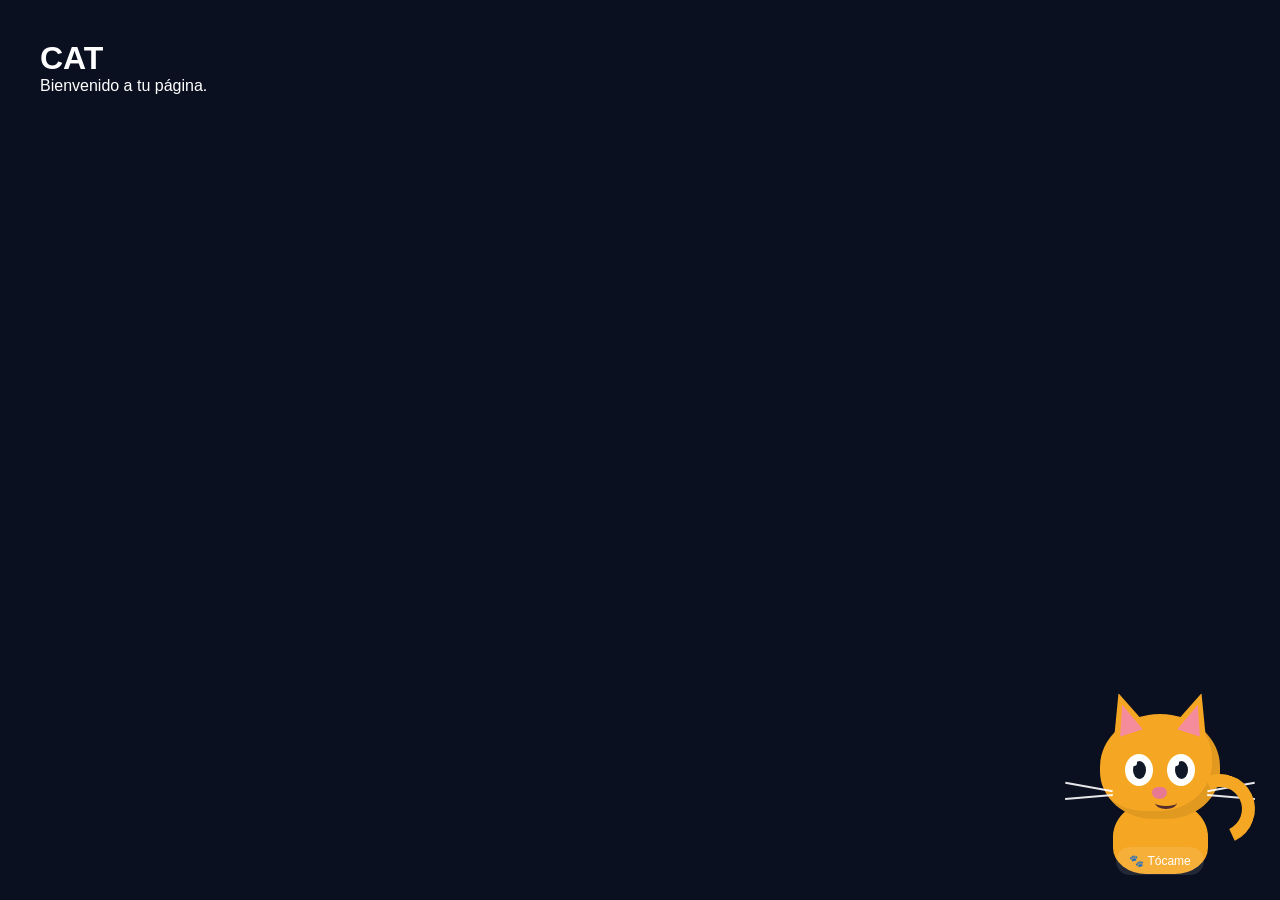
==== commit 79c50338: "Actualizar pagina CAT y agregar logo" ====
--- a/index.html
+++ b/index.html
@@ -3,611 +3,536 @@
 <head>
     <meta charset="UTF-8">
     <meta name="viewport" content="width=device-width, initial-scale=1.0">
-
-    <title>CAT | Consultoría Académica y Tecnológica</title>
-
-    <meta
-        name="description"
-        content="CAT ofrece consultoría académica y tecnológica, preparación académica, soporte tecnológico y desarrollo de software."
-    >
-
-    <link rel="stylesheet" href="style.css">
+    <title>CAT - Mascota Interactiva</title>
+
+    <style>
+        * {
+            box-sizing: border-box;
+            margin: 0;
+            padding: 0;
+        }
+
+        body {
+            min-height: 100vh;
+            font-family: Arial, sans-serif;
+            background: #0b1020;
+            color: white;
+            overflow-x: hidden;
+        }
+
+        /* ===== MASCOTA ===== */
+
+        .cat-container {
+            position: fixed;
+            right: 30px;
+            bottom: 25px;
+            width: 180px;
+            z-index: 9999;
+            cursor: pointer;
+            user-select: none;
+        }
+
+        .cat-message {
+            position: absolute;
+            bottom: 190px;
+            right: 0;
+            min-width: 160px;
+            max-width: 220px;
+            padding: 12px 16px;
+            border-radius: 18px;
+            background: white;
+            color: #111827;
+            font-size: 14px;
+            text-align: center;
+            box-shadow: 0 8px 25px rgba(0,0,0,.35);
+            opacity: 0;
+            transform: translateY(10px) scale(.9);
+            transition: .3s ease;
+            pointer-events: none;
+        }
+
+        .cat-message.show {
+            opacity: 1;
+            transform: translateY(0) scale(1);
+        }
+
+        .cat {
+            position: relative;
+            width: 150px;
+            height: 150px;
+            margin: auto;
+            animation: floating 3s ease-in-out infinite;
+        }
+
+        /* Cabeza */
+
+        .head {
+            position: absolute;
+            width: 120px;
+            height: 105px;
+            left: 15px;
+            top: 25px;
+            background: #f5a623;
+            border-radius: 50% 50% 45% 45%;
+            box-shadow: inset -8px -8px 0 rgba(0,0,0,.08);
+        }
+
+        /* Orejas */
+
+        .ear {
+            position: absolute;
+            width: 48px;
+            height: 55px;
+            top: -22px;
+            background: #f5a623;
+            clip-path: polygon(50% 0, 100% 100%, 0 100%);
+        }
+
+        .ear.left {
+            left: 3px;
+            transform: rotate(-18deg);
+        }
+
+        .ear.right {
+            right: 3px;
+            transform: rotate(18deg);
+        }
+
+        .ear::after {
+            content: "";
+            position: absolute;
+            width: 24px;
+            height: 30px;
+            left: 12px;
+            top: 12px;
+            background: #f58c9c;
+            clip-path: polygon(50% 0, 100% 100%, 0 100%);
+        }
+
+        /* Ojos */
+
+        .eye {
+            position: absolute;
+            width: 28px;
+            height: 32px;
+            top: 40px;
+            background: white;
+            border-radius: 50%;
+            overflow: hidden;
+        }
+
+        .eye.left {
+            left: 25px;
+        }
+
+        .eye.right {
+            right: 25px;
+        }
+
+        .pupil {
+            position: absolute;
+            width: 13px;
+            height: 18px;
+            top: 7px;
+            left: 8px;
+            background: #111827;
+            border-radius: 50%;
+            transition: .15s ease;
+        }
+
+        .eye::after {
+            content: "";
+            position: absolute;
+            width: 6px;
+            height: 6px;
+            top: 6px;
+            left: 6px;
+            background: white;
+            border-radius: 50%;
+        }
+
+        /* Nariz */
+
+        .nose {
+            position: absolute;
+            width: 15px;
+            height: 12px;
+            left: 52px;
+            top: 73px;
+            background: #e87992;
+            border-radius: 50% 50% 60% 60%;
+        }
+
+        /* Boca */
+
+        .mouth {
+            position: absolute;
+            left: 55px;
+            top: 83px;
+            width: 22px;
+            height: 12px;
+            border-bottom: 3px solid #542d2d;
+            border-radius: 50%;
+        }
+
+        /* Bigotes */
+
+        .whisker {
+            position: absolute;
+            width: 48px;
+            height: 2px;
+            background: #fff;
+            opacity: .9;
+        }
+
+        .whisker.w1 {
+            left: -35px;
+            top: 72px;
+            transform: rotate(10deg);
+        }
+
+        .whisker.w2 {
+            left: -35px;
+            top: 82px;
+            transform: rotate(-5deg);
+        }
+
+        .whisker.w3 {
+            right: -35px;
+            top: 72px;
+            transform: rotate(-10deg);
+        }
+
+        .whisker.w4 {
+            right: -35px;
+            top: 82px;
+            transform: rotate(5deg);
+        }
+
+        /* Cuerpo */
+
+        .body {
+            position: absolute;
+            width: 95px;
+            height: 75px;
+            left: 28px;
+            top: 110px;
+            background: #f5a623;
+            border-radius: 50% 50% 35% 35%;
+            z-index: -1;
+        }
+
+        /* Cola */
+
+        .tail {
+            position: absolute;
+            width: 70px;
+            height: 70px;
+            right: -20px;
+            bottom: -5px;
+            border: 13px solid #f5a623;
+            border-left-color: transparent;
+            border-bottom-color: transparent;
+            border-radius: 50%;
+            transform: rotate(20deg);
+            animation: tailMove 2s ease-in-out infinite;
+        }
+
+        /* Patitas */
+
+        .paw {
+            position: absolute;
+            width: 28px;
+            height: 25px;
+            bottom: -5px;
+            background: #f5a623;
+            border-radius: 50%;
+        }
+
+        .paw.left {
+            left: 35px;
+        }
+
+        .paw.right {
+            right: 35px;
+        }
+
+        /* Animaciones */
+
+        @keyframes floating {
+            0%, 100% {
+                transform: translateY(0);
+            }
+
+            50% {
+                transform: translateY(-8px);
+            }
+        }
+
+        @keyframes tailMove {
+            0%, 100% {
+                transform: rotate(20deg);
+            }
+
+            50% {
+                transform: rotate(45deg);
+            }
+        }
+
+        @keyframes jump {
+            0% {
+                transform: translateY(0);
+            }
+
+            40% {
+                transform: translateY(-35px) rotate(-5deg);
+            }
+
+            70% {
+                transform: translateY(-15px) rotate(5deg);
+            }
+
+            100% {
+                transform: translateY(0);
+            }
+        }
+
+        .cat.jump {
+            animation: jump .7s ease;
+        }
+
+        /* ===== BOTÓN ===== */
+
+        .cat-button {
+            display: block;
+            margin: 8px auto 0;
+            border: none;
+            background: rgba(255,255,255,.1);
+            color: white;
+            padding: 7px 13px;
+            border-radius: 20px;
+            cursor: pointer;
+            font-size: 12px;
+            transition: .2s;
+        }
+
+        .cat-button:hover {
+            background: rgba(255,255,255,.2);
+        }
+
+        /* ===== RESPONSIVE ===== */
+
+        @media (max-width: 600px) {
+
+            .cat-container {
+                right: 12px;
+                bottom: 15px;
+                transform: scale(.8);
+                transform-origin: bottom right;
+            }
+
+        }
+    </style>
 </head>
 
 <body>
 
-    <!-- =========================
-         HEADER
-    ========================== -->
-
-    <header class="header">
-
-        <div class="container nav">
-
-            <a href="#inicio" class="logo">
-
-                <img
-                    src="img/logo-cat.png"
-                    alt="CAT Consultoría Académica y Tecnológica"
-                >
-
-                <div class="logo-text">
-
-                    <strong>CAT</strong>
-
-                    <span>
-                        Consultoría Académica y Tecnológica
-                    </span>
-
+    <!-- =====================================================
+         AQUÍ VA EL CONTENIDO NORMAL DE TU PÁGINA CAT
+         ===================================================== -->
+
+    <main style="padding:40px;">
+        <h1>CAT</h1>
+        <p>Bienvenido a tu página.</p>
+    </main>
+
+
+    <!-- =====================================================
+         MASCOTA INTERACTIVA
+         ===================================================== -->
+
+    <div class="cat-container" id="catContainer">
+
+        <div class="cat-message" id="catMessage">
+            ¡Hola! 🐱
+        </div>
+
+        <div class="cat" id="cat">
+
+            <div class="head">
+
+                <div class="ear left"></div>
+                <div class="ear right"></div>
+
+                <div class="eye left">
+                    <div class="pupil"></div>
                 </div>
 
-            </a>
-
-
-            <nav class="menu">
-
-                <a href="#inicio">
-                    Inicio
-                </a>
-
-                <a href="#servicios">
-                    Servicios
-                </a>
-
-                <a href="#nosotros">
-                    Nosotros
-                </a>
-
-                <a href="#contacto">
-                    Contacto
-                </a>
-
-            </nav>
+                <div class="eye right">
+                    <div class="pupil"></div>
+                </div>
+
+                <div class="nose"></div>
+
+                <div class="mouth"></div>
+
+                <div class="whisker w1"></div>
+                <div class="whisker w2"></div>
+                <div class="whisker w3"></div>
+                <div class="whisker w4"></div>
+
+            </div>
+
+            <div class="body"></div>
+
+            <div class="tail"></div>
+
+            <div class="paw left"></div>
+            <div class="paw right"></div>
 
         </div>
 
-    </header>
-
-
-    <main>
-
-        <!-- =========================
-             INICIO
-        ========================== -->
-
-        <section id="inicio" class="hero">
-
-            <div class="container hero-content">
-
-                <div class="hero-text">
-
-                    <span class="tag">
-                        CONSULTORÍA ACADÉMICA Y TECNOLÓGICA
-                    </span>
-
-
-                    <h1>
-
-                        Conocimiento que
-                        <span>impulsa tus proyectos.</span>
-
-                    </h1>
-
-
-                    <p>
-
-                        En CAT brindamos orientación académica y
-                        tecnológica para estudiantes, personas y
-                        proyectos que buscan aprender, resolver
-                        problemas y aprovechar mejor la tecnología.
-
-                    </p>
-
-
-                    <div class="hero-buttons">
-
-                        <a
-                            href="#contacto"
-                            class="btn primary"
-                        >
-                            Solicitar asesoría
-                        </a>
-
-
-                        <a
-                            href="#servicios"
-                            class="btn secondary"
-                        >
-                            Ver servicios
-                        </a>
-
-                    </div>
-
-                </div>
-
-
-                <div class="hero-logo">
-
-                    <div class="logo-circle">
-
-                        <img
-                            src="img/logo-cat.png"
-                            alt="Logo CAT"
-                        >
-
-                    </div>
-
-                </div>
-
-            </div>
-
-        </section>
-
-
-        <!-- =========================
-             SERVICIOS
-        ========================== -->
-
-        <section id="servicios" class="section">
-
-            <div class="container">
-
-                <div class="section-title">
-
-                    <span class="tag">
-                        SERVICIOS
-                    </span>
-
-
-                    <h2>
-                        Soluciones académicas y tecnológicas
-                    </h2>
-
-
-                    <p>
-                        Orientación personalizada para ayudarte
-                        a resolver tus necesidades y desarrollar
-                        tus proyectos.
-                    </p>
-
-                </div>
-
-
-                <div class="services-grid">
-
-
-                    <!-- SERVICIO 1 -->
-
-                    <article class="service-card">
-
-                        <div class="service-icon">
-                            🎓
-                        </div>
-
-                        <h3>
-                            Asesoría académica
-                        </h3>
-
-                        <p>
-                            Orientación para comprender temas,
-                            resolver dudas, desarrollar actividades
-                            y fortalecer el aprendizaje.
-                        </p>
-
-                    </article>
-
-
-                    <!-- SERVICIO 2 -->
-
-                    <article class="service-card">
-
-                        <div class="service-icon">
-                            📚
-                        </div>
-
-                        <h3>
-                            Preparatoria en línea
-                        </h3>
-
-                        <p>
-                            Apoyo y orientación para actividades,
-                            proyectos, trabajos y procesos
-                            académicos en línea.
-                        </p>
-
-                    </article>
-
-
-                    <!-- SERVICIO 3 -->
-
-                    <article class="service-card">
-
-                        <div class="service-icon">
-                            📝
-                        </div>
-
-                        <h3>
-                            Cursos y preparación
-                        </h3>
-
-                        <p>
-                            Orientación para cursos, evaluaciones,
-                            preparación académica y comprensión
-                            de diferentes temas.
-                        </p>
-
-                    </article>
-
-
-                    <!-- SERVICIO 4 -->
-
-                    <article class="service-card">
-
-                        <div class="service-icon">
-                            💻
-                        </div>
-
-                        <h3>
-                            Tecnología
-                        </h3>
-
-                        <p>
-                            Orientación para computadoras,
-                            teléfonos, tablets, aplicaciones
-                            y herramientas digitales.
-                        </p>
-
-                    </article>
-
-
-                    <!-- SERVICIO 5 -->
-
-                    <article class="service-card">
-
-                        <div class="service-icon">
-                            🌐
-                        </div>
-
-                        <h3>
-                            Internet y redes
-                        </h3>
-
-                        <p>
-                            Asesoría relacionada con conexiones,
-                            redes, configuración de dispositivos
-                            y herramientas de comunicación.
-                        </p>
-
-                    </article>
-
-
-                    <!-- SERVICIO 6 -->
-
-                    <article class="service-card">
-
-                        <div class="service-icon">
-                            </&zwj;👨‍💻
-                        </div>
-
-                        <h3>
-                            Desarrollo de software
-                        </h3>
-
-                        <p>
-                            Orientación en programación,
-                            desarrollo web, proyectos tecnológicos
-                            e ingeniería de software.
-                        </p>
-
-                    </article>
-
-                </div>
-
-            </div>
-
-        </section>
-
-
-        <!-- =========================
-             NOSOTROS
-        ========================== -->
-
-        <section id="nosotros" class="section about">
-
-            <div class="container about-content">
-
-                <div>
-
-                    <span class="tag">
-                        SOBRE CAT
-                    </span>
-
-
-                    <h2>
-                        Educación, tecnología y conocimiento.
-                    </h2>
-
-                </div>
-
-
-                <div>
-
-                    <p>
-
-                        <strong>
-                            CAT
-                        </strong>
-
-                        significa
-                        <strong>
-                            Consultoría Académica y Tecnológica
-                        </strong>.
-
-                    </p>
-
-
-                    <p>
-
-                        Nuestro objetivo es brindar orientación
-                        clara y práctica a estudiantes y personas
-                        que necesitan apoyo en temas académicos
-                        o tecnológicos.
-
-                    </p>
-
-
-                    <p>
-
-                        También contamos con conocimientos en
-                        programación, desarrollo web, tecnología
-                        e ingeniería de desarrollo de software,
-                        permitiendo abordar proyectos desde una
-                        perspectiva académica y tecnológica.
-
-                    </p>
-
-
-                    <p>
-
-                        La atención se adapta a las necesidades
-                        de cada persona, buscando que cada consulta
-                        sea clara, útil y fácil de comprender.
-
-                    </p>
-
-                </div>
-
-            </div>
-
-        </section>
-
-
-        <!-- =========================
-             CONTACTO
-        ========================== -->
-
-        <section id="contacto" class="section contact">
-
-            <div class="container">
-
-                <div class="section-title">
-
-                    <span class="tag">
-                        CONTACTO
-                    </span>
-
-
-                    <h2>
-                        ¿Necesitas orientación?
-                    </h2>
-
-
-                    <p>
-                        Cuéntanos qué necesitas y nos pondremos
-                        en contacto contigo.
-                    </p>
-
-                </div>
-
-
-                <div class="contact-grid">
-
-
-                    <!-- INFORMACIÓN -->
-
-                    <div class="contact-info">
-
-                        <h3>
-                            Hablemos
-                        </h3>
-
-
-                        <p>
-
-                            Puedes comunicarte directamente
-                            con CAT mediante WhatsApp o correo
-                            electrónico.
-
-                        </p>
-
-
-                        <div class="contact-item">
-
-                            <strong>
-                                WhatsApp
-                            </strong>
-
-
-                            <a
-                                href="https://wa.me/523412411661"
-                                target="_blank"
-                                rel="noopener noreferrer"
-                            >
-                                +52 341 241 1661
-                            </a>
-
-                        </div>
-
-
-                        <div class="contact-item">
-
-                            <strong>
-                                Correo electrónico
-                            </strong>
-
-
-                            <a
-                                href="mailto:jorgeloreto@consultant.com"
-                            >
-                                jorgeloreto@consultant.com
-                            </a>
-
-                        </div>
-
-                    </div>
-
-
-                    <!-- FORMULARIO -->
-
-                    <div class="contact-form">
-
-                        <form id="contactForm">
-
-
-                            <label for="nombre">
-                                Nombre
-                            </label>
-
-
-                            <input
-                                type="text"
-                                id="nombre"
-                                name="nombre"
-                                placeholder="Escribe tu nombre"
-                                required
-                            >
-
-
-                            <label for="correo">
-                                Correo electrónico
-                            </label>
-
-
-                            <input
-                                type="email"
-                                id="correo"
-                                name="correo"
-                                placeholder="tu@email.com"
-                                required
-                            >
-
-
-                            <label for="servicio">
-                                ¿En qué podemos ayudarte?
-                            </label>
-
-
-                            <select
-                                id="servicio"
-                                name="servicio"
-                                required
-                            >
-
-                                <option value="">
-                                    Selecciona un servicio
-                                </option>
-
-                                <option value="Asesoría académica">
-                                    Asesoría académica
-                                </option>
-
-                                <option value="Preparatoria en línea">
-                                    Preparatoria en línea
-                                </option>
-
-                                <option value="Cursos y preparación">
-                                    Cursos y preparación
-                                </option>
-
-                                <option value="Tecnología">
-                                    Tecnología
-                                </option>
-
-                                <option value="Internet y redes">
-                                    Internet y redes
-                                </option>
-
-                                <option value="Desarrollo de software">
-                                    Desarrollo de software
-                                </option>
-
-                            </select>
-
-
-                            <label for="mensaje">
-                                Mensaje
-                            </label>
-
-
-                            <textarea
-                                id="mensaje"
-                                name="mensaje"
-                                rows="6"
-                                placeholder="Cuéntanos qué necesitas..."
-                                required
-                            ></textarea>
-
-
-                            <button
-                                type="submit"
-                                class="btn primary"
-                            >
-                                Enviar solicitud
-                            </button>
-
-                        </form>
-
-                    </div>
-
-                </div>
-
-            </div>
-
-        </section>
-
-    </main>
-
-
-    <!-- =========================
-         FOOTER
-    ========================== -->
-
-    <footer class="footer">
-
-        <div class="container">
-
-            <p>
-
-                ©
-                <span id="year"></span>
-
-                CAT -
-                Consultoría Académica y Tecnológica.
-
-            </p>
-
-
-            <p>
-                Atención académica y tecnológica.
-            </p>
-
-        </div>
-
-    </footer>
-
-
-    <script src="script.js"></script>
+        <button class="cat-button" id="catButton">
+            🐾 Tócame
+        </button>
+
+    </div>
+
+
+    <!-- =====================================================
+         JAVASCRIPT DE LA MASCOTA
+         ===================================================== -->
+
+    <script>
+
+        const catContainer = document.getElementById("catContainer");
+        const cat = document.getElementById("cat");
+        const message = document.getElementById("catMessage");
+        const button = document.getElementById("catButton");
+
+        const messages = [
+            "¡Hola! 🐱",
+            "¡Miau! 😺",
+            "¿Qué estás haciendo?",
+            "¡Qué bueno verte!",
+            "🐾 ¿Seguimos trabajando?",
+            "¡Estoy aquí!",
+            "😸 ¡Eso estuvo genial!",
+            "¡No olvides descansar!",
+            "🐱 Miau miau",
+            "¡Bienvenido a CAT!"
+        ];
+
+        let messageTimer;
+
+        function showMessage(text) {
+
+            message.textContent = text;
+
+            message.classList.add("show");
+
+            clearTimeout(messageTimer);
+
+            messageTimer = setTimeout(() => {
+                message.classList.remove("show");
+            }, 3000);
+        }
+
+        function catInteraction() {
+
+            const randomMessage =
+                messages[Math.floor(Math.random() * messages.length)];
+
+            showMessage(randomMessage);
+
+            cat.classList.remove("jump");
+
+            void cat.offsetWidth;
+
+            cat.classList.add("jump");
+        }
+
+        catContainer.addEventListener("click", function(event) {
+
+            if (event.target === button) {
+                return;
+            }
+
+            catInteraction();
+
+        });
+
+        button.addEventListener("click", function(event) {
+
+            event.stopPropagation();
+
+            catInteraction();
+
+        });
+
+
+        /* =========================================
+           LOS OJOS SIGUEN EL CURSOR
+           ========================================= */
+
+        const pupils = document.querySelectorAll(".pupil");
+
+        document.addEventListener("mousemove", function(event) {
+
+            pupils.forEach(pupil => {
+
+                const rect = pupil.parentElement.getBoundingClientRect();
+
+                const eyeX = rect.left + rect.width / 2;
+                const eyeY = rect.top + rect.height / 2;
+
+                const angle = Math.atan2(
+                    event.clientY - eyeY,
+                    event.clientX - eyeX
+                );
+
+                const distance = 6;
+
+                const x = Math.cos(angle) * distance;
+                const y = Math.sin(angle) * distance;
+
+                pupil.style.transform =
+                    `translate(${x}px, ${y}px)`;
+
+            });
+
+        });
+
+
+        /* =========================================
+           MENSAJE AUTOMÁTICO
+           ========================================= */
+
+        setTimeout(() => {
+
+            showMessage("¡Hola! Soy tu mascota 🐱");
+
+        }, 1500);
+
+
+        /* =========================================
+           MENSAJES AUTOMÁTICOS CADA CIERTO TIEMPO
+           ========================================= */
+
+        setInterval(() => {
+
+            if (Math.random() > 0.65) {
+
+                const randomMessage =
+                    messages[Math.floor(Math.random() * messages.length)];
+
+                showMessage(randomMessage);
+
+            }
+
+        }, 12000);
+
+    </script>
 
 </body>
-
 </html>
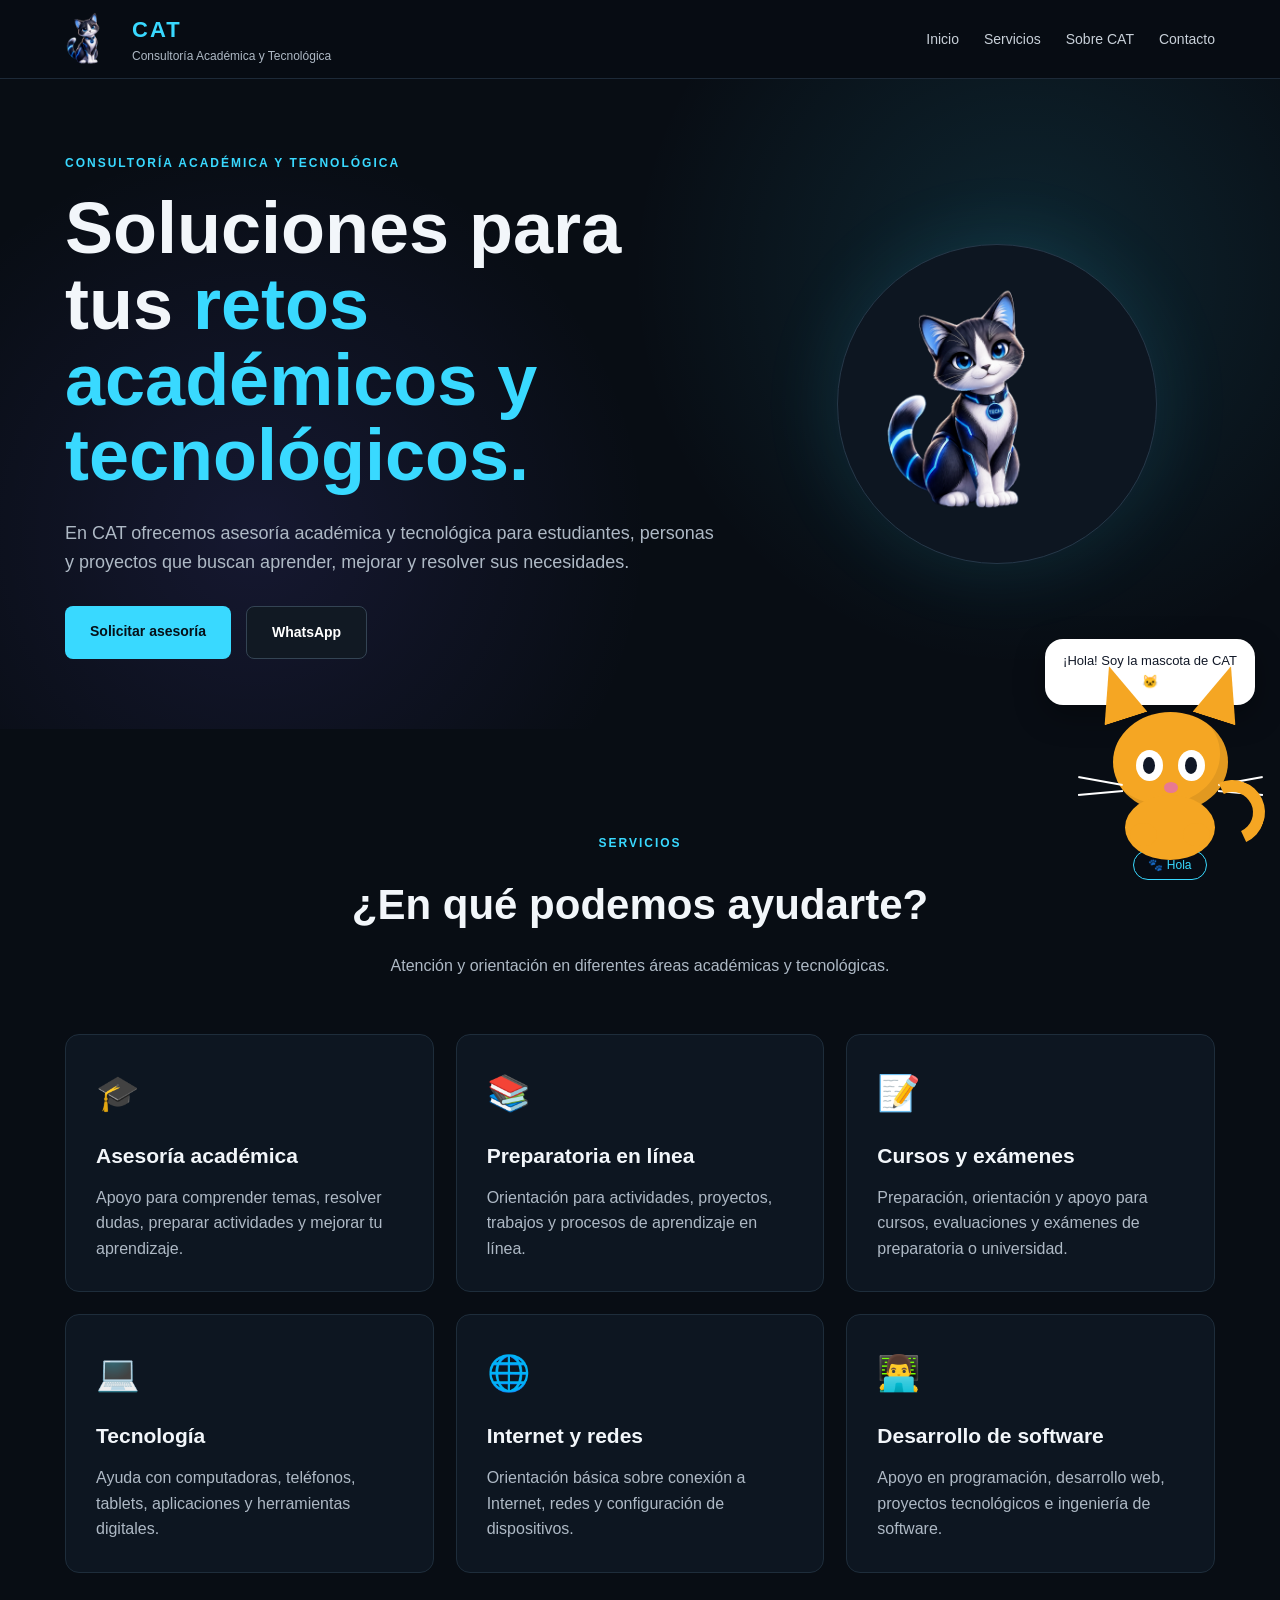
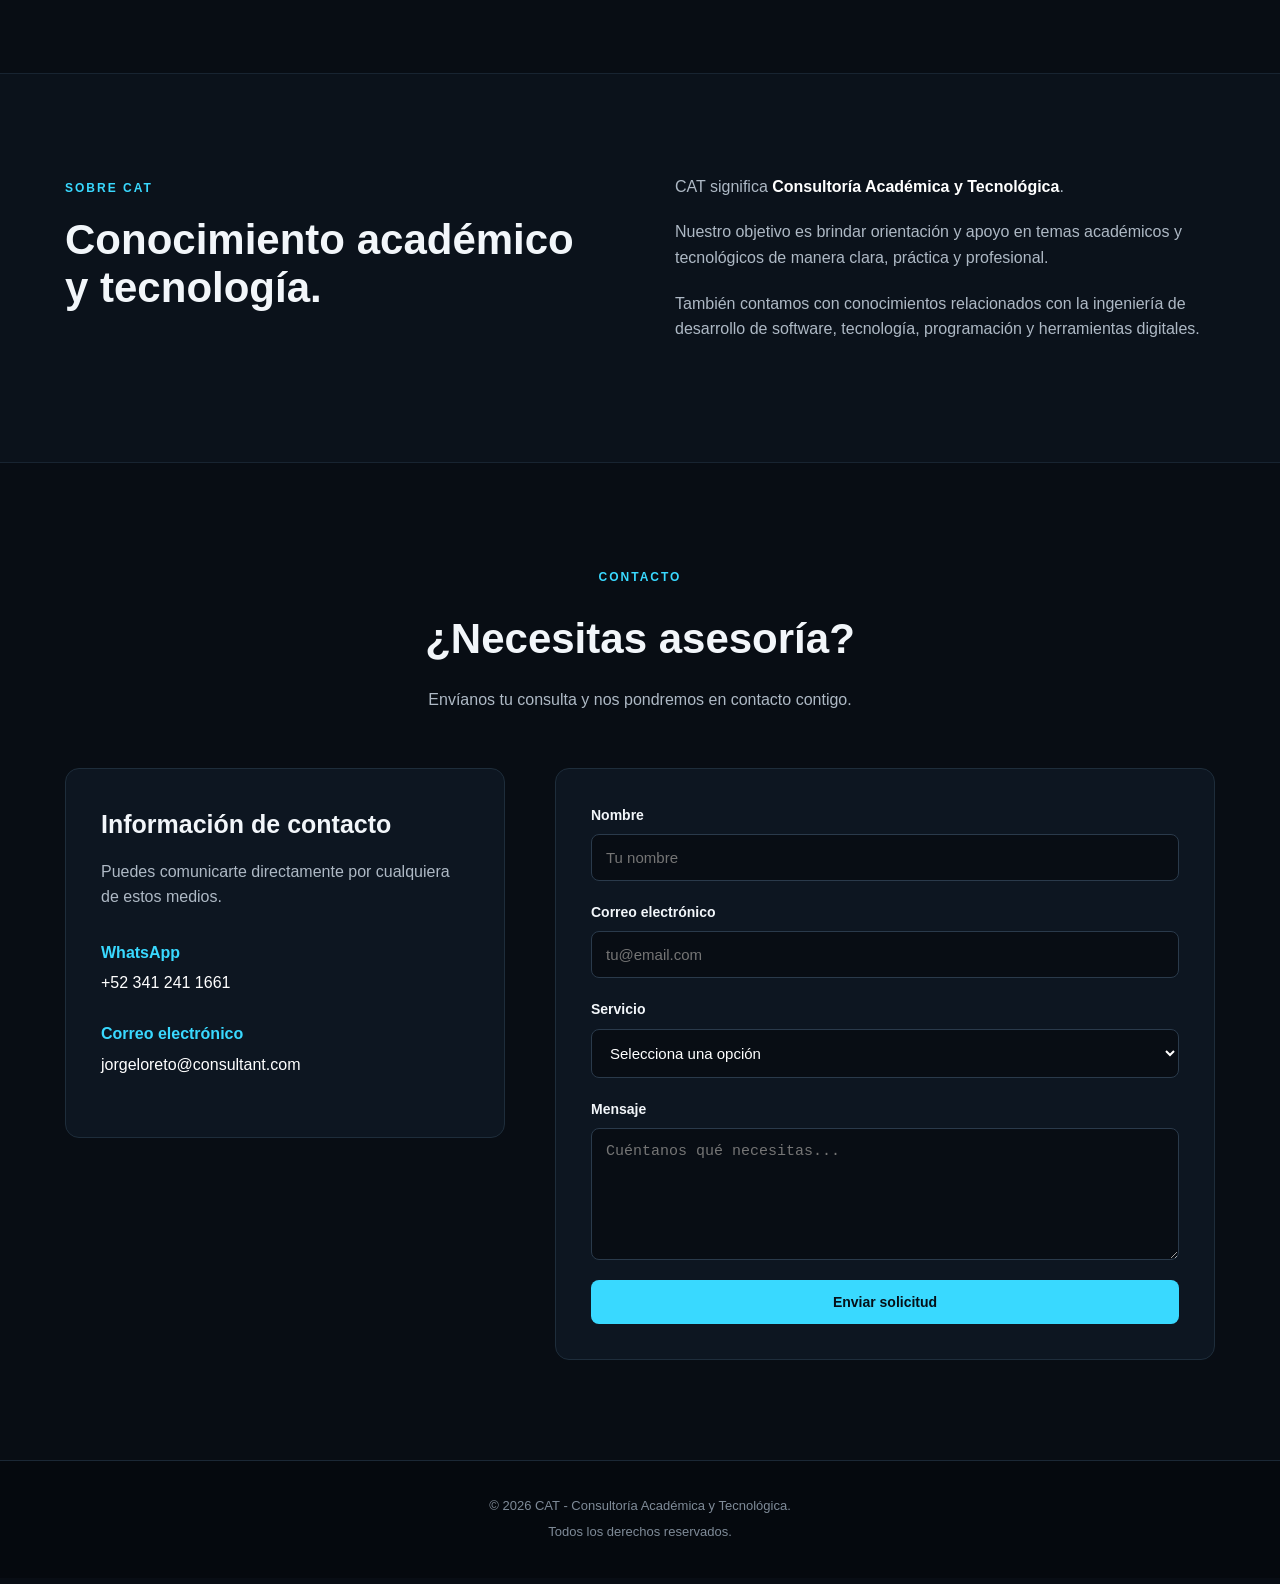
==== commit 380b0fdc: "Actualizar pagina CAT y agregar logo" ====
--- a/index.html
+++ b/index.html
@@ -3,536 +3,535 @@
 <head>
     <meta charset="UTF-8">
     <meta name="viewport" content="width=device-width, initial-scale=1.0">
-    <title>CAT - Mascota Interactiva</title>
-
-    <style>
-        * {
-            box-sizing: border-box;
-            margin: 0;
-            padding: 0;
-        }
-
-        body {
-            min-height: 100vh;
-            font-family: Arial, sans-serif;
-            background: #0b1020;
-            color: white;
-            overflow-x: hidden;
-        }
-
-        /* ===== MASCOTA ===== */
-
-        .cat-container {
-            position: fixed;
-            right: 30px;
-            bottom: 25px;
-            width: 180px;
-            z-index: 9999;
-            cursor: pointer;
-            user-select: none;
-        }
-
-        .cat-message {
-            position: absolute;
-            bottom: 190px;
-            right: 0;
-            min-width: 160px;
-            max-width: 220px;
-            padding: 12px 16px;
-            border-radius: 18px;
-            background: white;
-            color: #111827;
-            font-size: 14px;
-            text-align: center;
-            box-shadow: 0 8px 25px rgba(0,0,0,.35);
-            opacity: 0;
-            transform: translateY(10px) scale(.9);
-            transition: .3s ease;
-            pointer-events: none;
-        }
-
-        .cat-message.show {
-            opacity: 1;
-            transform: translateY(0) scale(1);
-        }
-
-        .cat {
-            position: relative;
-            width: 150px;
-            height: 150px;
-            margin: auto;
-            animation: floating 3s ease-in-out infinite;
-        }
-
-        /* Cabeza */
-
-        .head {
-            position: absolute;
-            width: 120px;
-            height: 105px;
-            left: 15px;
-            top: 25px;
-            background: #f5a623;
-            border-radius: 50% 50% 45% 45%;
-            box-shadow: inset -8px -8px 0 rgba(0,0,0,.08);
-        }
-
-        /* Orejas */
-
-        .ear {
-            position: absolute;
-            width: 48px;
-            height: 55px;
-            top: -22px;
-            background: #f5a623;
-            clip-path: polygon(50% 0, 100% 100%, 0 100%);
-        }
-
-        .ear.left {
-            left: 3px;
-            transform: rotate(-18deg);
-        }
-
-        .ear.right {
-            right: 3px;
-            transform: rotate(18deg);
-        }
-
-        .ear::after {
-            content: "";
-            position: absolute;
-            width: 24px;
-            height: 30px;
-            left: 12px;
-            top: 12px;
-            background: #f58c9c;
-            clip-path: polygon(50% 0, 100% 100%, 0 100%);
-        }
-
-        /* Ojos */
-
-        .eye {
-            position: absolute;
-            width: 28px;
-            height: 32px;
-            top: 40px;
-            background: white;
-            border-radius: 50%;
-            overflow: hidden;
-        }
-
-        .eye.left {
-            left: 25px;
-        }
-
-        .eye.right {
-            right: 25px;
-        }
-
-        .pupil {
-            position: absolute;
-            width: 13px;
-            height: 18px;
-            top: 7px;
-            left: 8px;
-            background: #111827;
-            border-radius: 50%;
-            transition: .15s ease;
-        }
-
-        .eye::after {
-            content: "";
-            position: absolute;
-            width: 6px;
-            height: 6px;
-            top: 6px;
-            left: 6px;
-            background: white;
-            border-radius: 50%;
-        }
-
-        /* Nariz */
-
-        .nose {
-            position: absolute;
-            width: 15px;
-            height: 12px;
-            left: 52px;
-            top: 73px;
-            background: #e87992;
-            border-radius: 50% 50% 60% 60%;
-        }
-
-        /* Boca */
-
-        .mouth {
-            position: absolute;
-            left: 55px;
-            top: 83px;
-            width: 22px;
-            height: 12px;
-            border-bottom: 3px solid #542d2d;
-            border-radius: 50%;
-        }
-
-        /* Bigotes */
-
-        .whisker {
-            position: absolute;
-            width: 48px;
-            height: 2px;
-            background: #fff;
-            opacity: .9;
-        }
-
-        .whisker.w1 {
-            left: -35px;
-            top: 72px;
-            transform: rotate(10deg);
-        }
-
-        .whisker.w2 {
-            left: -35px;
-            top: 82px;
-            transform: rotate(-5deg);
-        }
-
-        .whisker.w3 {
-            right: -35px;
-            top: 72px;
-            transform: rotate(-10deg);
-        }
-
-        .whisker.w4 {
-            right: -35px;
-            top: 82px;
-            transform: rotate(5deg);
-        }
-
-        /* Cuerpo */
-
-        .body {
-            position: absolute;
-            width: 95px;
-            height: 75px;
-            left: 28px;
-            top: 110px;
-            background: #f5a623;
-            border-radius: 50% 50% 35% 35%;
-            z-index: -1;
-        }
-
-        /* Cola */
-
-        .tail {
-            position: absolute;
-            width: 70px;
-            height: 70px;
-            right: -20px;
-            bottom: -5px;
-            border: 13px solid #f5a623;
-            border-left-color: transparent;
-            border-bottom-color: transparent;
-            border-radius: 50%;
-            transform: rotate(20deg);
-            animation: tailMove 2s ease-in-out infinite;
-        }
-
-        /* Patitas */
-
-        .paw {
-            position: absolute;
-            width: 28px;
-            height: 25px;
-            bottom: -5px;
-            background: #f5a623;
-            border-radius: 50%;
-        }
-
-        .paw.left {
-            left: 35px;
-        }
-
-        .paw.right {
-            right: 35px;
-        }
-
-        /* Animaciones */
-
-        @keyframes floating {
-            0%, 100% {
-                transform: translateY(0);
-            }
-
-            50% {
-                transform: translateY(-8px);
-            }
-        }
-
-        @keyframes tailMove {
-            0%, 100% {
-                transform: rotate(20deg);
-            }
-
-            50% {
-                transform: rotate(45deg);
-            }
-        }
-
-        @keyframes jump {
-            0% {
-                transform: translateY(0);
-            }
-
-            40% {
-                transform: translateY(-35px) rotate(-5deg);
-            }
-
-            70% {
-                transform: translateY(-15px) rotate(5deg);
-            }
-
-            100% {
-                transform: translateY(0);
-            }
-        }
-
-        .cat.jump {
-            animation: jump .7s ease;
-        }
-
-        /* ===== BOTÓN ===== */
-
-        .cat-button {
-            display: block;
-            margin: 8px auto 0;
-            border: none;
-            background: rgba(255,255,255,.1);
-            color: white;
-            padding: 7px 13px;
-            border-radius: 20px;
-            cursor: pointer;
-            font-size: 12px;
-            transition: .2s;
-        }
-
-        .cat-button:hover {
-            background: rgba(255,255,255,.2);
-        }
-
-        /* ===== RESPONSIVE ===== */
-
-        @media (max-width: 600px) {
-
-            .cat-container {
-                right: 12px;
-                bottom: 15px;
-                transform: scale(.8);
-                transform-origin: bottom right;
-            }
-
-        }
-    </style>
+
+    <title>CAT | Consultoría Académica y Tecnológica</title>
+
+    <meta name="description" content="CAT - Consultoría Académica y Tecnológica. Asesoría académica, tecnología, redes y desarrollo de software.">
+
+    <link rel="stylesheet" href="style.css">
 </head>
 
 <body>
 
-    <!-- =====================================================
-         AQUÍ VA EL CONTENIDO NORMAL DE TU PÁGINA CAT
-         ===================================================== -->
-
-    <main style="padding:40px;">
-        <h1>CAT</h1>
-        <p>Bienvenido a tu página.</p>
+    <!-- ENCABEZADO -->
+    <header class="header">
+
+        <div class="container nav">
+
+            <a href="#inicio" class="logo">
+
+                <img
+                    src="img/logo-cat.png"
+                    alt="CAT - Consultoría Académica y Tecnológica"
+                >
+
+                <div class="logo-text">
+                    <strong>CAT</strong>
+                    <span>Consultoría Académica y Tecnológica</span>
+                </div>
+
+            </a>
+
+            <nav class="menu">
+
+                <a href="#inicio">Inicio</a>
+                <a href="#servicios">Servicios</a>
+                <a href="#sobre-cat">Sobre CAT</a>
+                <a href="#contacto">Contacto</a>
+
+            </nav>
+
+        </div>
+
+    </header>
+
+
+    <!-- INICIO -->
+    <main>
+
+        <section id="inicio" class="hero">
+
+            <div class="container hero-content">
+
+                <div class="hero-text">
+
+                    <span class="tag">
+                        CONSULTORÍA ACADÉMICA Y TECNOLÓGICA
+                    </span>
+
+                    <h1>
+                        Soluciones para tus
+                        <span>retos académicos y tecnológicos.</span>
+                    </h1>
+
+                    <p>
+                        En CAT ofrecemos asesoría académica y tecnológica
+                        para estudiantes, personas y proyectos que buscan
+                        aprender, mejorar y resolver sus necesidades.
+                    </p>
+
+                    <div class="hero-buttons">
+
+                        <a href="#contacto" class="btn primary">
+                            Solicitar asesoría
+                        </a>
+
+                        <a
+                            href="https://wa.me/523412411661"
+                            target="_blank"
+                            class="btn secondary"
+                        >
+                            WhatsApp
+                        </a>
+
+                    </div>
+
+                </div>
+
+
+                <div class="hero-logo">
+
+                    <div class="logo-circle">
+
+                        <img
+                            src="img/logo-cat.png"
+                            alt="Logo CAT"
+                        >
+
+                    </div>
+
+                </div>
+
+            </div>
+
+        </section>
+
+
+        <!-- SERVICIOS -->
+        <section id="servicios" class="section">
+
+            <div class="container">
+
+                <div class="section-title">
+
+                    <span class="tag">
+                        SERVICIOS
+                    </span>
+
+                    <h2>
+                        ¿En qué podemos ayudarte?
+                    </h2>
+
+                    <p>
+                        Atención y orientación en diferentes áreas
+                        académicas y tecnológicas.
+                    </p>
+
+                </div>
+
+
+                <div class="services-grid">
+
+                    <article class="service-card">
+
+                        <div class="service-icon">
+                            🎓
+                        </div>
+
+                        <h3>
+                            Asesoría académica
+                        </h3>
+
+                        <p>
+                            Apoyo para comprender temas, resolver dudas,
+                            preparar actividades y mejorar tu aprendizaje.
+                        </p>
+
+                    </article>
+
+
+                    <article class="service-card">
+
+                        <div class="service-icon">
+                            📚
+                        </div>
+
+                        <h3>
+                            Preparatoria en línea
+                        </h3>
+
+                        <p>
+                            Orientación para actividades, proyectos,
+                            trabajos y procesos de aprendizaje en línea.
+                        </p>
+
+                    </article>
+
+
+                    <article class="service-card">
+
+                        <div class="service-icon">
+                            📝
+                        </div>
+
+                        <h3>
+                            Cursos y exámenes
+                        </h3>
+
+                        <p>
+                            Preparación, orientación y apoyo para cursos,
+                            evaluaciones y exámenes de preparatoria o universidad.
+                        </p>
+
+                    </article>
+
+
+                    <article class="service-card">
+
+                        <div class="service-icon">
+                            💻
+                        </div>
+
+                        <h3>
+                            Tecnología
+                        </h3>
+
+                        <p>
+                            Ayuda con computadoras, teléfonos, tablets,
+                            aplicaciones y herramientas digitales.
+                        </p>
+
+                    </article>
+
+
+                    <article class="service-card">
+
+                        <div class="service-icon">
+                            🌐
+                        </div>
+
+                        <h3>
+                            Internet y redes
+                        </h3>
+
+                        <p>
+                            Orientación básica sobre conexión a Internet,
+                            redes y configuración de dispositivos.
+                        </p>
+
+                    </article>
+
+
+                    <article class="service-card">
+
+                        <div class="service-icon">
+                            👨‍💻
+                        </div>
+
+                        <h3>
+                            Desarrollo de software
+                        </h3>
+
+                        <p>
+                            Apoyo en programación, desarrollo web,
+                            proyectos tecnológicos e ingeniería de software.
+                        </p>
+
+                    </article>
+
+                </div>
+
+            </div>
+
+        </section>
+
+
+        <!-- SOBRE CAT -->
+        <section id="sobre-cat" class="section about">
+
+            <div class="container about-content">
+
+                <div>
+
+                    <span class="tag">
+                        SOBRE CAT
+                    </span>
+
+                    <h2>
+                        Conocimiento académico y tecnología.
+                    </h2>
+
+                </div>
+
+
+                <div>
+
+                    <p>
+                        CAT significa
+                        <strong>Consultoría Académica y Tecnológica</strong>.
+                    </p>
+
+                    <p>
+                        Nuestro objetivo es brindar orientación y apoyo
+                        en temas académicos y tecnológicos de manera clara,
+                        práctica y profesional.
+                    </p>
+
+                    <p>
+                        También contamos con conocimientos relacionados
+                        con la ingeniería de desarrollo de software,
+                        tecnología, programación y herramientas digitales.
+                    </p>
+
+                </div>
+
+            </div>
+
+        </section>
+
+
+        <!-- CONTACTO -->
+        <section id="contacto" class="section contact">
+
+            <div class="container">
+
+                <div class="section-title">
+
+                    <span class="tag">
+                        CONTACTO
+                    </span>
+
+                    <h2>
+                        ¿Necesitas asesoría?
+                    </h2>
+
+                    <p>
+                        Envíanos tu consulta y nos pondremos en contacto contigo.
+                    </p>
+
+                </div>
+
+
+                <div class="contact-grid">
+
+                    <div class="contact-info">
+
+                        <h3>
+                            Información de contacto
+                        </h3>
+
+                        <p>
+                            Puedes comunicarte directamente por cualquiera
+                            de estos medios.
+                        </p>
+
+
+                        <div class="contact-item">
+
+                            <strong>
+                                WhatsApp
+                            </strong>
+
+                            <a
+                                href="https://wa.me/523412411661"
+                                target="_blank"
+                            >
+                                +52 341 241 1661
+                            </a>
+
+                        </div>
+
+
+                        <div class="contact-item">
+
+                            <strong>
+                                Correo electrónico
+                            </strong>
+
+                            <a href="mailto:jorgeloreto@consultant.com">
+                                jorgeloreto@consultant.com
+                            </a>
+
+                        </div>
+
+                    </div>
+
+
+                    <!-- FORMULARIO -->
+                    <div class="contact-form">
+
+                        <form id="contactForm">
+
+                            <label for="nombre">
+                                Nombre
+                            </label>
+
+                            <input
+                                type="text"
+                                id="nombre"
+                                placeholder="Tu nombre"
+                                required
+                            >
+
+
+                            <label for="correo">
+                                Correo electrónico
+                            </label>
+
+                            <input
+                                type="email"
+                                id="correo"
+                                placeholder="tu@email.com"
+                                required
+                            >
+
+
+                            <label for="servicio">
+                                Servicio
+                            </label>
+
+                            <select id="servicio" required>
+
+                                <option value="">
+                                    Selecciona una opción
+                                </option>
+
+                                <option value="Asesoría académica">
+                                    Asesoría académica
+                                </option>
+
+                                <option value="Preparatoria en línea">
+                                    Preparatoria en línea
+                                </option>
+
+                                <option value="Cursos y exámenes">
+                                    Cursos y exámenes
+                                </option>
+
+                                <option value="Tecnología">
+                                    Tecnología
+                                </option>
+
+                                <option value="Internet y redes">
+                                    Internet y redes
+                                </option>
+
+                                <option value="Desarrollo de software">
+                                    Desarrollo de software
+                                </option>
+
+                            </select>
+
+
+                            <label for="mensaje">
+                                Mensaje
+                            </label>
+
+                            <textarea
+                                id="mensaje"
+                                rows="6"
+                                placeholder="Cuéntanos qué necesitas..."
+                                required
+                            ></textarea>
+
+
+                            <button
+                                type="submit"
+                                class="btn primary"
+                            >
+                                Enviar solicitud
+                            </button>
+
+                        </form>
+
+                    </div>
+
+                </div>
+
+            </div>
+
+        </section>
+
     </main>
 
 
-    <!-- =====================================================
-         MASCOTA INTERACTIVA
-         ===================================================== -->
-
-    <div class="cat-container" id="catContainer">
+    <!-- =========================================
+         GATO INTERACTIVO CAT
+    ========================================== -->
+
+    <div class="cat-interactive" id="catInteractive">
 
         <div class="cat-message" id="catMessage">
-            ¡Hola! 🐱
+            ¡Hola! Soy CAT 🐱
         </div>
 
-        <div class="cat" id="cat">
-
-            <div class="head">
-
-                <div class="ear left"></div>
-                <div class="ear right"></div>
-
-                <div class="eye left">
-                    <div class="pupil"></div>
-                </div>
-
-                <div class="eye right">
-                    <div class="pupil"></div>
-                </div>
-
-                <div class="nose"></div>
-
-                <div class="mouth"></div>
-
-                <div class="whisker w1"></div>
-                <div class="whisker w2"></div>
-                <div class="whisker w3"></div>
-                <div class="whisker w4"></div>
+        <div class="cat-body-interactive">
+
+            <div class="cat-ear-interactive left"></div>
+
+            <div class="cat-ear-interactive right"></div>
+
+            <div class="cat-head-interactive">
+
+                <div class="cat-eye-interactive left">
+                    <div class="cat-pupil"></div>
+                </div>
+
+                <div class="cat-eye-interactive right">
+                    <div class="cat-pupil"></div>
+                </div>
+
+                <div class="cat-nose-interactive"></div>
+
+                <div class="cat-mouth-interactive"></div>
+
+                <div class="cat-whisker w1"></div>
+                <div class="cat-whisker w2"></div>
+                <div class="cat-whisker w3"></div>
+                <div class="cat-whisker w4"></div>
 
             </div>
 
-            <div class="body"></div>
-
-            <div class="tail"></div>
-
-            <div class="paw left"></div>
-            <div class="paw right"></div>
+            <div class="cat-torso-interactive"></div>
+
+            <div class="cat-tail-interactive"></div>
+
+            <div class="cat-paw left"></div>
+            <div class="cat-paw right"></div>
 
         </div>
 
-        <button class="cat-button" id="catButton">
-            🐾 Tócame
+        <button
+            class="cat-button-interactive"
+            id="catButton"
+            type="button"
+        >
+            🐾 Hola
         </button>
 
     </div>
 
 
-    <!-- =====================================================
-         JAVASCRIPT DE LA MASCOTA
-         ===================================================== -->
-
-    <script>
-
-        const catContainer = document.getElementById("catContainer");
-        const cat = document.getElementById("cat");
-        const message = document.getElementById("catMessage");
-        const button = document.getElementById("catButton");
-
-        const messages = [
-            "¡Hola! 🐱",
-            "¡Miau! 😺",
-            "¿Qué estás haciendo?",
-            "¡Qué bueno verte!",
-            "🐾 ¿Seguimos trabajando?",
-            "¡Estoy aquí!",
-            "😸 ¡Eso estuvo genial!",
-            "¡No olvides descansar!",
-            "🐱 Miau miau",
-            "¡Bienvenido a CAT!"
-        ];
-
-        let messageTimer;
-
-        function showMessage(text) {
-
-            message.textContent = text;
-
-            message.classList.add("show");
-
-            clearTimeout(messageTimer);
-
-            messageTimer = setTimeout(() => {
-                message.classList.remove("show");
-            }, 3000);
-        }
-
-        function catInteraction() {
-
-            const randomMessage =
-                messages[Math.floor(Math.random() * messages.length)];
-
-            showMessage(randomMessage);
-
-            cat.classList.remove("jump");
-
-            void cat.offsetWidth;
-
-            cat.classList.add("jump");
-        }
-
-        catContainer.addEventListener("click", function(event) {
-
-            if (event.target === button) {
-                return;
-            }
-
-            catInteraction();
-
-        });
-
-        button.addEventListener("click", function(event) {
-
-            event.stopPropagation();
-
-            catInteraction();
-
-        });
-
-
-        /* =========================================
-           LOS OJOS SIGUEN EL CURSOR
-           ========================================= */
-
-        const pupils = document.querySelectorAll(".pupil");
-
-        document.addEventListener("mousemove", function(event) {
-
-            pupils.forEach(pupil => {
-
-                const rect = pupil.parentElement.getBoundingClientRect();
-
-                const eyeX = rect.left + rect.width / 2;
-                const eyeY = rect.top + rect.height / 2;
-
-                const angle = Math.atan2(
-                    event.clientY - eyeY,
-                    event.clientX - eyeX
-                );
-
-                const distance = 6;
-
-                const x = Math.cos(angle) * distance;
-                const y = Math.sin(angle) * distance;
-
-                pupil.style.transform =
-                    `translate(${x}px, ${y}px)`;
-
-            });
-
-        });
-
-
-        /* =========================================
-           MENSAJE AUTOMÁTICO
-           ========================================= */
-
-        setTimeout(() => {
-
-            showMessage("¡Hola! Soy tu mascota 🐱");
-
-        }, 1500);
-
-
-        /* =========================================
-           MENSAJES AUTOMÁTICOS CADA CIERTO TIEMPO
-           ========================================= */
-
-        setInterval(() => {
-
-            if (Math.random() > 0.65) {
-
-                const randomMessage =
-                    messages[Math.floor(Math.random() * messages.length)];
-
-                showMessage(randomMessage);
-
-            }
-
-        }, 12000);
-
-    </script>
+    <!-- PIE DE PÁGINA -->
+    <footer class="footer">
+
+        <div class="container">
+
+            <p>
+                © <span id="year"></span> CAT -
+                Consultoría Académica y Tecnológica.
+            </p>
+
+            <p>
+                Todos los derechos reservados.
+            </p>
+
+        </div>
+
+    </footer>
+
+
+    <script src="script.js"></script>
 
 </body>
 </html>
--- a/style.css
+++ b/style.css
@@ -0,0 +1,809 @@
+* {
+    margin: 0;
+    padding: 0;
+    box-sizing: border-box;
+}
+
+html {
+    scroll-behavior: smooth;
+}
+
+body {
+    font-family: Arial, Helvetica, sans-serif;
+    background: #080d14;
+    color: #f2f6fa;
+    line-height: 1.6;
+}
+
+a {
+    text-decoration: none;
+    color: inherit;
+}
+
+.container {
+    width: 90%;
+    max-width: 1150px;
+    margin: auto;
+}
+
+
+/* =========================================
+   HEADER
+========================================= */
+
+.header {
+    position: sticky;
+    top: 0;
+    z-index: 1000;
+    background: rgba(8, 13, 20, 0.95);
+    border-bottom: 1px solid #1d2a38;
+    backdrop-filter: blur(12px);
+}
+
+.nav {
+    min-height: 78px;
+    display: flex;
+    align-items: center;
+    justify-content: space-between;
+    gap: 30px;
+}
+
+.logo {
+    display: flex;
+    align-items: center;
+    gap: 12px;
+}
+
+.logo img {
+    width: 55px;
+    height: 55px;
+    object-fit: contain;
+}
+
+.logo-text {
+    display: flex;
+    flex-direction: column;
+}
+
+.logo-text strong {
+    font-size: 22px;
+    color: #39d9ff;
+    letter-spacing: 2px;
+}
+
+.logo-text span {
+    font-size: 12px;
+    color: #aeb9c5;
+}
+
+.menu {
+    display: flex;
+    gap: 25px;
+}
+
+.menu a {
+    color: #c8d0d9;
+    font-size: 14px;
+    transition: 0.3s;
+}
+
+.menu a:hover {
+    color: #39d9ff;
+}
+
+
+/* =========================================
+   HERO
+========================================= */
+
+.hero {
+    min-height: 650px;
+    display: flex;
+    align-items: center;
+
+    background:
+        radial-gradient(
+            circle at 80% 30%,
+            rgba(57, 217, 255, 0.12),
+            transparent 35%
+        ),
+        radial-gradient(
+            circle at 20% 70%,
+            rgba(120, 103, 255, 0.12),
+            transparent 35%
+        );
+}
+
+.hero-content {
+    display: grid;
+    grid-template-columns: 1.2fr 0.8fr;
+    align-items: center;
+    gap: 60px;
+}
+
+.hero-text {
+    position: relative;
+    z-index: 2;
+}
+
+.tag {
+    display: inline-block;
+    color: #39d9ff;
+    font-size: 12px;
+    font-weight: bold;
+    letter-spacing: 2px;
+    margin-bottom: 18px;
+}
+
+.hero h1 {
+    font-size: clamp(42px, 6vw, 72px);
+    line-height: 1.05;
+    margin-bottom: 25px;
+}
+
+.hero h1 span {
+    color: #39d9ff;
+}
+
+.hero p {
+    max-width: 650px;
+    color: #aeb9c5;
+    font-size: 18px;
+    margin-bottom: 30px;
+}
+
+.hero-buttons {
+    display: flex;
+    gap: 15px;
+    flex-wrap: wrap;
+}
+
+.btn {
+    display: inline-block;
+    padding: 14px 25px;
+    border-radius: 8px;
+    border: none;
+    cursor: pointer;
+    font-weight: bold;
+    font-size: 14px;
+    transition: 0.3s;
+}
+
+.btn.primary {
+    background: #39d9ff;
+    color: #061018;
+}
+
+.btn.primary:hover {
+    transform: translateY(-3px);
+    box-shadow: 0 10px 30px rgba(57, 217, 255, 0.25);
+}
+
+.btn.secondary {
+    border: 1px solid #344454;
+    color: #ffffff;
+    background: #111923;
+}
+
+.btn.secondary:hover {
+    border-color: #39d9ff;
+    color: #39d9ff;
+}
+
+
+/* =========================================
+   LOGO GRANDE
+========================================= */
+
+.hero-logo {
+    display: flex;
+    justify-content: center;
+}
+
+.logo-circle {
+    width: 320px;
+    height: 320px;
+    border-radius: 50%;
+    display: flex;
+    justify-content: center;
+    align-items: center;
+    background: #0d1621;
+    border: 1px solid #263849;
+
+    box-shadow:
+        0 0 80px rgba(57, 217, 255, 0.12);
+}
+
+.logo-circle img {
+    width: 75%;
+    height: 75%;
+    object-fit: contain;
+}
+
+
+/* =========================================
+   SECCIONES
+========================================= */
+
+.section {
+    padding: 100px 0;
+}
+
+.section-title {
+    text-align: center;
+    max-width: 750px;
+    margin: 0 auto 55px;
+}
+
+.section-title h2 {
+    font-size: 42px;
+    margin-bottom: 15px;
+}
+
+.section-title p {
+    color: #aeb9c5;
+}
+
+
+/* =========================================
+   SERVICIOS
+========================================= */
+
+.services-grid {
+    display: grid;
+    grid-template-columns: repeat(3, 1fr);
+    gap: 22px;
+}
+
+.service-card {
+    padding: 30px;
+    background: #0d1621;
+    border: 1px solid #1e2d3b;
+    border-radius: 14px;
+    transition: 0.3s;
+}
+
+.service-card:hover {
+    transform: translateY(-6px);
+    border-color: #39d9ff;
+    box-shadow: 0 15px 40px rgba(0, 0, 0, 0.25);
+}
+
+.service-icon {
+    font-size: 35px;
+    margin-bottom: 18px;
+}
+
+.service-card h3 {
+    font-size: 21px;
+    margin-bottom: 12px;
+}
+
+.service-card p {
+    color: #aeb9c5;
+}
+
+
+/* =========================================
+   SOBRE CAT
+========================================= */
+
+.about {
+    background: #0b121b;
+    border-top: 1px solid #182431;
+    border-bottom: 1px solid #182431;
+}
+
+.about-content {
+    display: grid;
+    grid-template-columns: 1fr 1fr;
+    gap: 70px;
+    align-items: start;
+}
+
+.about h2 {
+    font-size: 42px;
+    line-height: 1.15;
+}
+
+.about p {
+    color: #aeb9c5;
+    margin-bottom: 20px;
+}
+
+.about strong {
+    color: #ffffff;
+}
+
+
+/* =========================================
+   CONTACTO
+========================================= */
+
+.contact-grid {
+    display: grid;
+    grid-template-columns: 0.8fr 1.2fr;
+    gap: 50px;
+    align-items: start;
+}
+
+.contact-info {
+    background: #0d1621;
+    padding: 35px;
+    border-radius: 14px;
+    border: 1px solid #1e2d3b;
+}
+
+.contact-info h3 {
+    font-size: 25px;
+    margin-bottom: 15px;
+}
+
+.contact-info > p {
+    color: #aeb9c5;
+    margin-bottom: 30px;
+}
+
+.contact-item {
+    display: flex;
+    flex-direction: column;
+    gap: 5px;
+    margin-bottom: 25px;
+}
+
+.contact-item strong {
+    color: #39d9ff;
+}
+
+.contact-item a {
+    color: #ffffff;
+}
+
+.contact-item a:hover {
+    color: #39d9ff;
+}
+
+
+/* =========================================
+   FORMULARIO
+========================================= */
+
+.contact-form {
+    background: #0d1621;
+    padding: 35px;
+    border-radius: 14px;
+    border: 1px solid #1e2d3b;
+}
+
+.contact-form form {
+    display: flex;
+    flex-direction: column;
+}
+
+.contact-form label {
+    margin-bottom: 8px;
+    font-weight: bold;
+    font-size: 14px;
+}
+
+.contact-form input,
+.contact-form select,
+.contact-form textarea {
+    width: 100%;
+    padding: 14px;
+    margin-bottom: 20px;
+    border: 1px solid #2a3a4b;
+    border-radius: 8px;
+    background: #080d14;
+    color: #ffffff;
+    font-size: 15px;
+    outline: none;
+}
+
+.contact-form input:focus,
+.contact-form select:focus,
+.contact-form textarea:focus {
+    border-color: #39d9ff;
+}
+
+.contact-form textarea {
+    resize: vertical;
+}
+
+
+/* =========================================
+   FOOTER
+========================================= */
+
+.footer {
+    padding: 30px 0;
+    background: #05090e;
+    border-top: 1px solid #1b2835;
+    text-align: center;
+}
+
+.footer p {
+    color: #7f8b98;
+    font-size: 13px;
+    margin: 5px;
+}
+
+
+/* =========================================
+   GATO INTERACTIVO CAT
+========================================= */
+
+.cat-interactive {
+    position: fixed;
+    right: 25px;
+    bottom: 20px;
+    width: 170px;
+    z-index: 9999;
+    cursor: pointer;
+    user-select: none;
+}
+
+.cat-message {
+    position: absolute;
+    right: 0;
+    bottom: 175px;
+    width: 210px;
+    padding: 12px 15px;
+    background: #ffffff;
+    color: #111827;
+    border-radius: 18px;
+    text-align: center;
+    font-size: 13px;
+    box-shadow: 0 10px 30px rgba(0, 0, 0, .35);
+    opacity: 0;
+    transform: translateY(10px) scale(.9);
+    transition: .3s ease;
+    pointer-events: none;
+}
+
+.cat-message.show {
+    opacity: 1;
+    transform: translateY(0) scale(1);
+}
+
+.cat-body-interactive {
+    position: relative;
+    width: 150px;
+    height: 155px;
+    margin: auto;
+    animation: catFloat 3s ease-in-out infinite;
+}
+
+.cat-head-interactive {
+    position: absolute;
+    width: 115px;
+    height: 100px;
+    left: 18px;
+    top: 25px;
+    background: #f5a623;
+    border-radius: 50%;
+    box-shadow: inset -8px -8px 0 rgba(0, 0, 0, .08);
+}
+
+.cat-ear-interactive {
+    position: absolute;
+    width: 45px;
+    height: 55px;
+    top: -22px;
+    background: #f5a623;
+    clip-path: polygon(50% 0, 100% 100%, 0 100%);
+}
+
+.cat-ear-interactive.left {
+    left: 0;
+    transform: rotate(-18deg);
+}
+
+.cat-ear-interactive.right {
+    right: 0;
+    transform: rotate(18deg);
+}
+
+.cat-eye-interactive {
+    position: absolute;
+    width: 27px;
+    height: 31px;
+    top: 38px;
+    background: white;
+    border-radius: 50%;
+    overflow: hidden;
+}
+
+.cat-eye-interactive.left {
+    left: 23px;
+}
+
+.cat-eye-interactive.right {
+    right: 23px;
+}
+
+.cat-pupil {
+    position: absolute;
+    width: 12px;
+    height: 17px;
+    top: 7px;
+    left: 7px;
+    background: #111827;
+    border-radius: 50%;
+    transition: .1s ease;
+}
+
+.cat-nose-interactive {
+    position: absolute;
+    width: 14px;
+    height: 11px;
+    left: 51px;
+    top: 70px;
+    background: #e87992;
+    border-radius: 50%;
+}
+
+.cat-mouth-interactive {
+    position: absolute;
+    width: 22px;
+    height: 12px;
+    left: 48px;
+    top: 79px;
+    border-bottom: 3px solid #542d2d;
+    border-radius: 50%;
+}
+
+.cat-whisker {
+    position: absolute;
+    width: 45px;
+    height: 2px;
+    background: white;
+}
+
+.cat-whisker.w1 {
+    left: -35px;
+    top: 68px;
+    transform: rotate(10deg);
+}
+
+.cat-whisker.w2 {
+    left: -35px;
+    top: 80px;
+    transform: rotate(-5deg);
+}
+
+.cat-whisker.w3 {
+    right: -35px;
+    top: 68px;
+    transform: rotate(-10deg);
+}
+
+.cat-whisker.w4 {
+    right: -35px;
+    top: 80px;
+    transform: rotate(5deg);
+}
+
+.cat-torso-interactive {
+    position: absolute;
+    width: 90px;
+    height: 65px;
+    left: 30px;
+    top: 108px;
+    background: #f5a623;
+    border-radius: 50%;
+}
+
+.cat-tail-interactive {
+    position: absolute;
+    width: 65px;
+    height: 65px;
+    right: -20px;
+    bottom: -3px;
+    border: 12px solid #f5a623;
+    border-left-color: transparent;
+    border-bottom-color: transparent;
+    border-radius: 50%;
+    transform: rotate(20deg);
+    animation: catTail 2s ease-in-out infinite;
+}
+
+.cat-paw {
+    position: absolute;
+    width: 27px;
+    height: 23px;
+    bottom: -4px;
+    background: #f5a623;
+    border-radius: 50%;
+}
+
+.cat-paw.left {
+    left: 35px;
+}
+
+.cat-paw.right {
+    right: 35px;
+}
+
+.cat-button-interactive {
+    display: block;
+    margin: 8px auto 0;
+    padding: 7px 14px;
+    border: 1px solid #39d9ff;
+    border-radius: 20px;
+    background: rgba(8, 13, 20, .9);
+    color: #39d9ff;
+    cursor: pointer;
+    font-size: 12px;
+}
+
+.cat-button-interactive:hover {
+    background: #39d9ff;
+    color: #061018;
+}
+
+.cat-interactive.jump .cat-body-interactive {
+    animation: catJump .7s ease;
+}
+
+
+/* =========================================
+   ANIMACIONES DEL GATO
+========================================= */
+
+@keyframes catFloat {
+
+    0%,
+    100% {
+        transform: translateY(0);
+    }
+
+    50% {
+        transform: translateY(-7px);
+    }
+
+}
+
+@keyframes catTail {
+
+    0%,
+    100% {
+        transform: rotate(20deg);
+    }
+
+    50% {
+        transform: rotate(45deg);
+    }
+
+}
+
+@keyframes catJump {
+
+    0% {
+        transform: translateY(0);
+    }
+
+    40% {
+        transform: translateY(-35px) rotate(-5deg);
+    }
+
+    70% {
+        transform: translateY(-15px) rotate(5deg);
+    }
+
+    100% {
+        transform: translateY(0);
+    }
+
+}
+
+
+/* =========================================
+   RESPONSIVE
+========================================= */
+
+@media (max-width: 900px) {
+
+    .menu {
+        gap: 15px;
+    }
+
+    .hero-content {
+        grid-template-columns: 1fr;
+        text-align: center;
+    }
+
+    .hero p {
+        margin-left: auto;
+        margin-right: auto;
+    }
+
+    .hero-buttons {
+        justify-content: center;
+    }
+
+    .hero-logo {
+        order: -1;
+    }
+
+    .logo-circle {
+        width: 240px;
+        height: 240px;
+    }
+
+    .services-grid {
+        grid-template-columns: repeat(2, 1fr);
+    }
+
+    .about-content {
+        grid-template-columns: 1fr;
+        gap: 30px;
+    }
+
+    .contact-grid {
+        grid-template-columns: 1fr;
+    }
+
+}
+
+
+@media (max-width: 650px) {
+
+    .nav {
+        flex-direction: column;
+        padding: 15px 0;
+    }
+
+    .menu {
+        flex-wrap: wrap;
+        justify-content: center;
+    }
+
+    .logo {
+        justify-content: center;
+    }
+
+    .hero {
+        padding: 70px 0;
+    }
+
+    .hero h1 {
+        font-size: 42px;
+    }
+
+    .section {
+        padding: 70px 0;
+    }
+
+    .section-title h2,
+    .about h2 {
+        font-size: 34px;
+    }
+
+    .services-grid {
+        grid-template-columns: 1fr;
+    }
+
+    .logo-circle {
+        width: 200px;
+        height: 200px;
+    }
+
+    .contact-form,
+    .contact-info {
+        padding: 25px;
+    }
+
+}
+
+
+@media (max-width: 600px) {
+
+    .cat-interactive {
+        right: 10px;
+        bottom: 10px;
+        transform: scale(.75);
+        transform-origin: bottom right;
+    }
+
+}
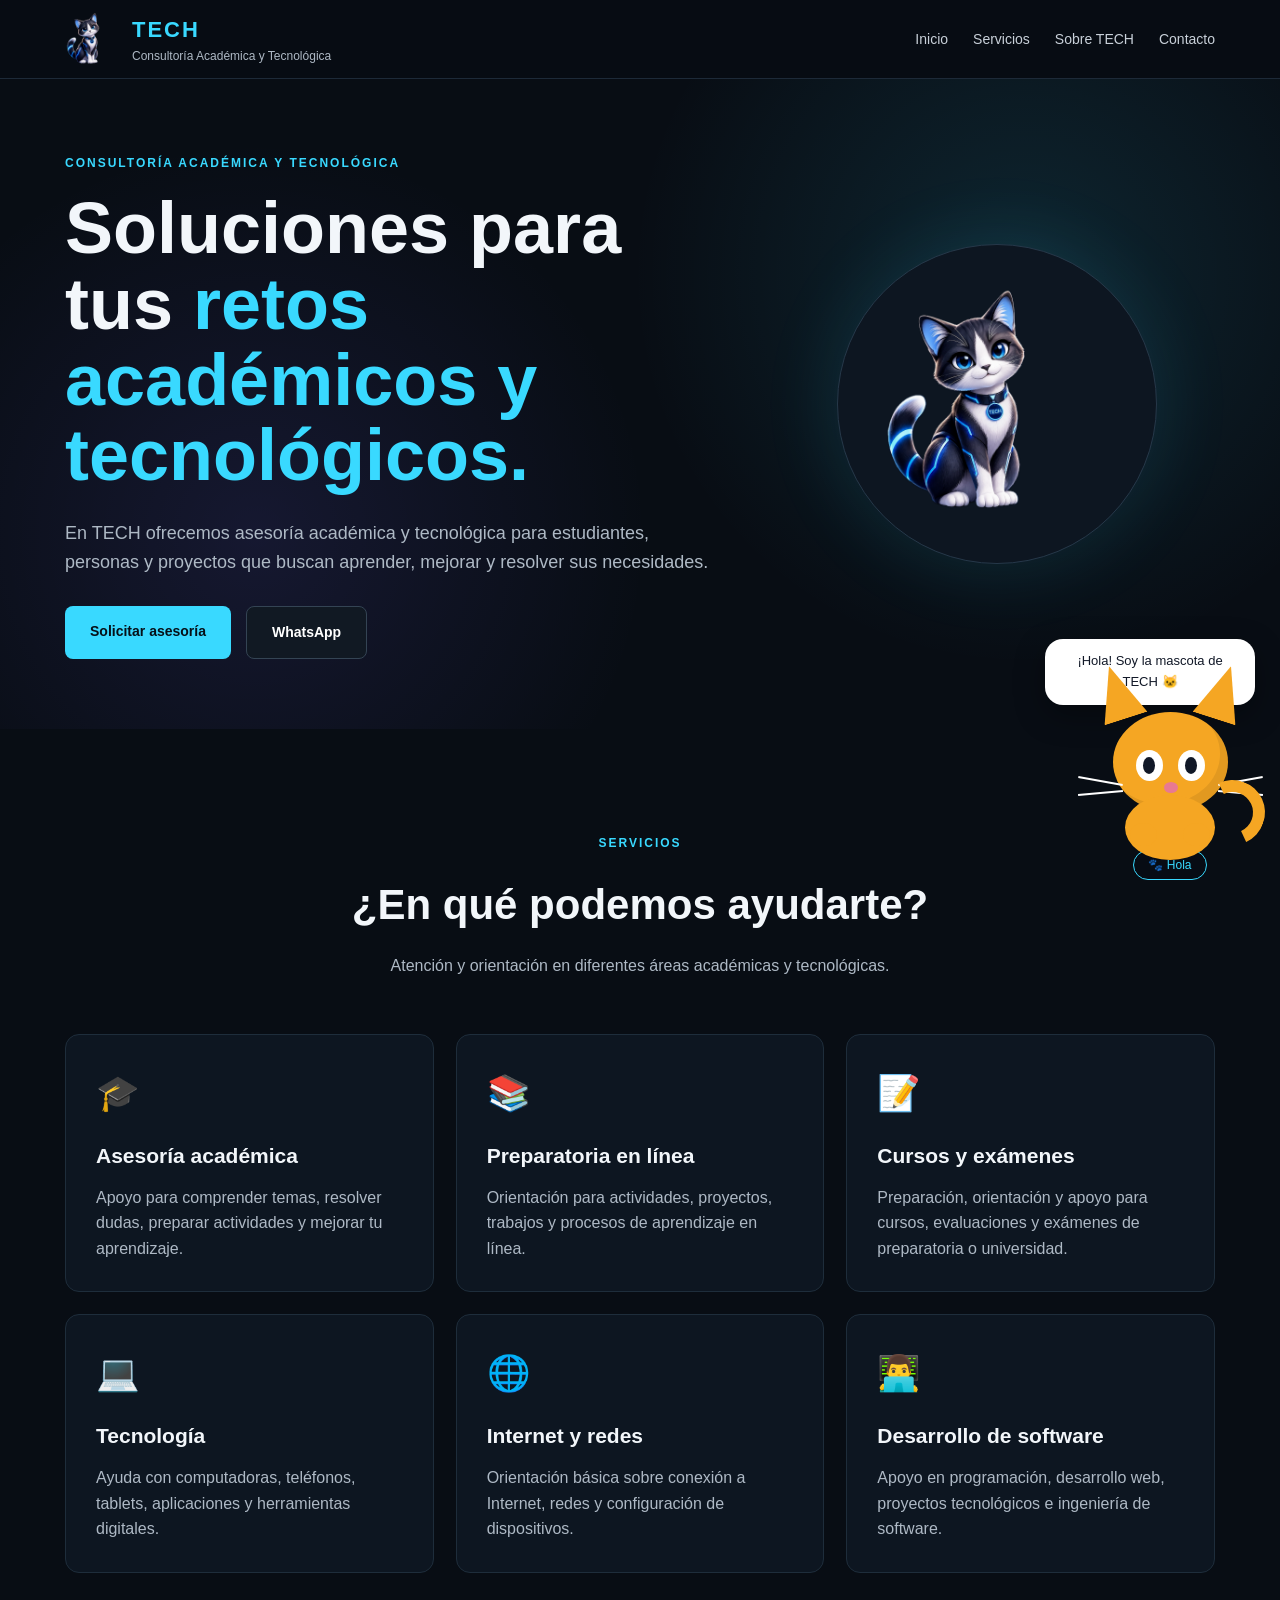
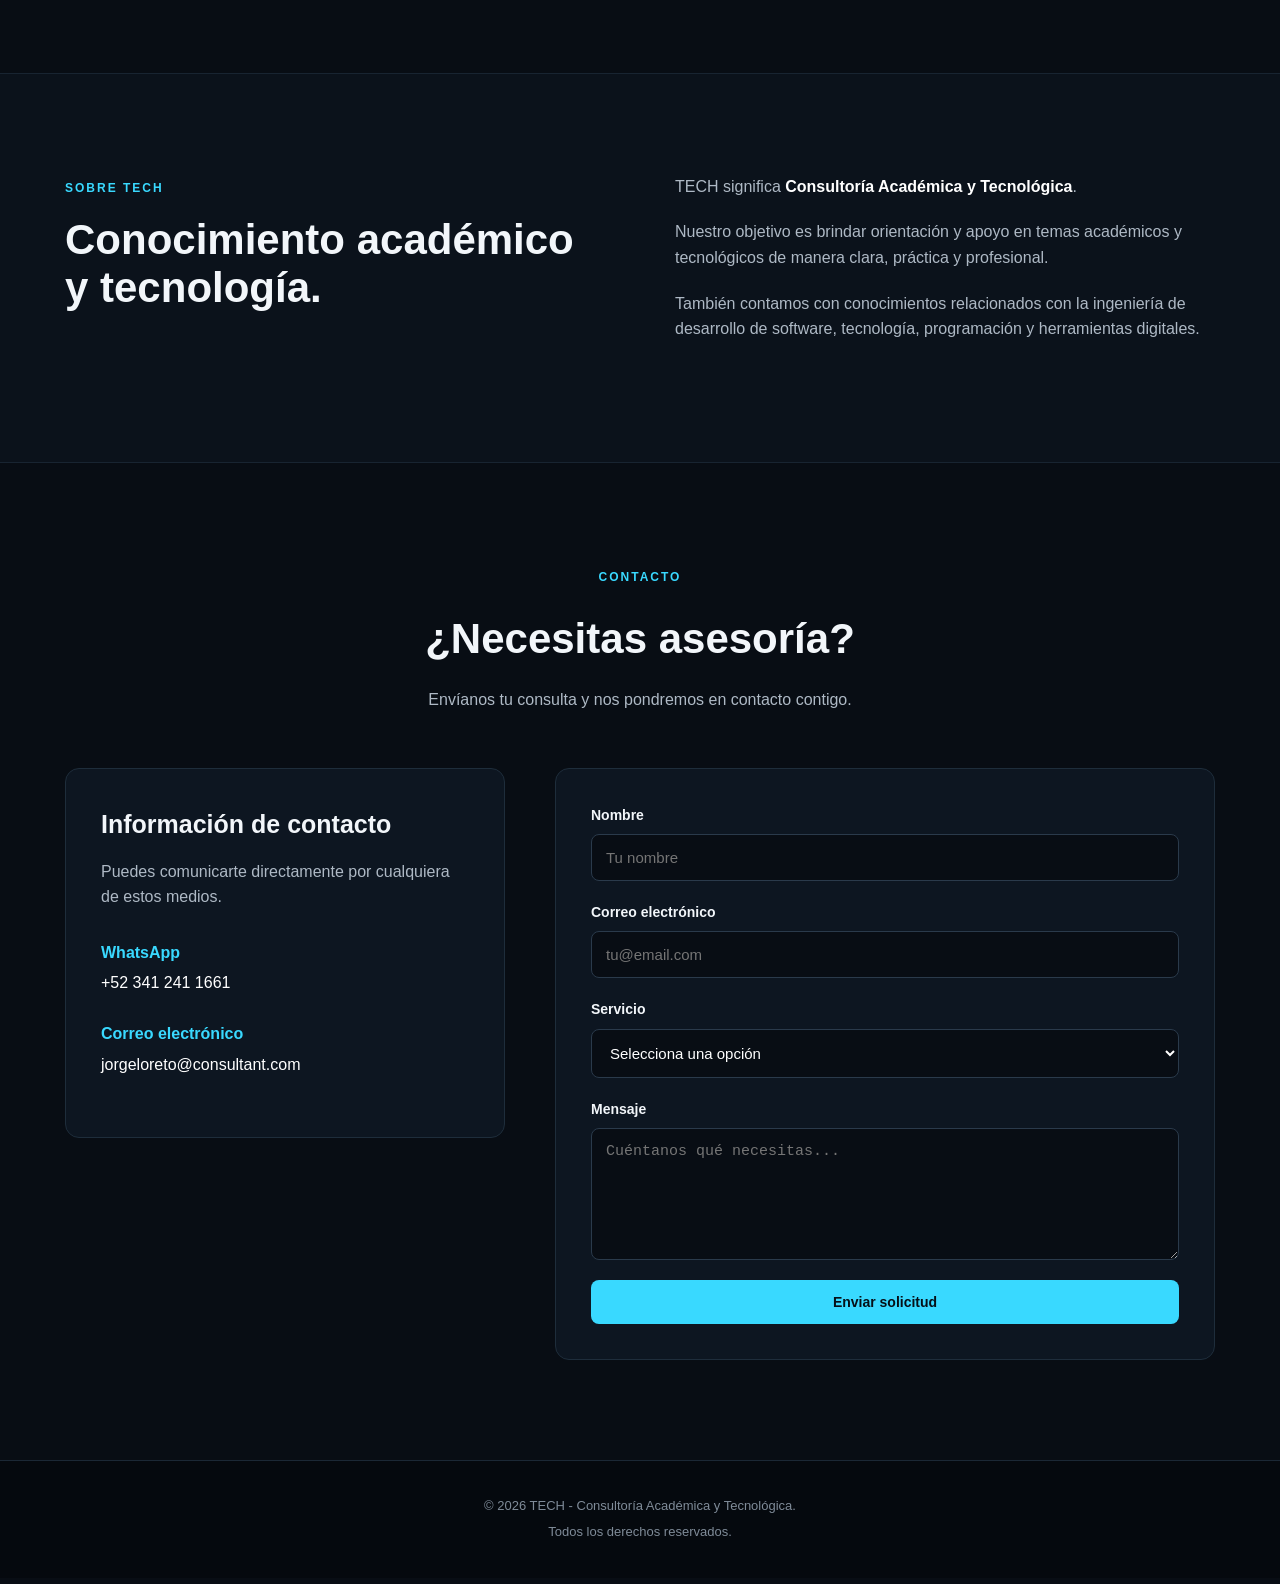
==== commit 359d492b: "Cambiar textos y referencias de CAT a TECH" ====
--- a/index.html
+++ b/index.html
@@ -4,9 +4,9 @@
     <meta charset="UTF-8">
     <meta name="viewport" content="width=device-width, initial-scale=1.0">
 
-    <title>CAT | Consultoría Académica y Tecnológica</title>
-
-    <meta name="description" content="CAT - Consultoría Académica y Tecnológica. Asesoría académica, tecnología, redes y desarrollo de software.">
+    <title>TECH | Consultoría Académica y Tecnológica</title>
+
+    <meta name="description" content="TECH - Consultoría Académica y Tecnológica. Asesoría académica, tecnología, redes y desarrollo de software.">
 
     <link rel="stylesheet" href="style.css">
 </head>
@@ -21,12 +21,12 @@
             <a href="#inicio" class="logo">
 
                 <img
-                    src="img/logo-cat.png"
-                    alt="CAT - Consultoría Académica y Tecnológica"
+                    src="img/logo-tech.png"
+                    alt="TECH - Consultoría Académica y Tecnológica"
                 >
 
                 <div class="logo-text">
-                    <strong>CAT</strong>
+                    <strong>TECH</strong>
                     <span>Consultoría Académica y Tecnológica</span>
                 </div>
 
@@ -36,7 +36,7 @@
 
                 <a href="#inicio">Inicio</a>
                 <a href="#servicios">Servicios</a>
-                <a href="#sobre-cat">Sobre CAT</a>
+                <a href="#sobre-tech">Sobre TECH</a>
                 <a href="#contacto">Contacto</a>
 
             </nav>
@@ -65,7 +65,7 @@
                     </h1>
 
                     <p>
-                        En CAT ofrecemos asesoría académica y tecnológica
+                        En TECH ofrecemos asesoría académica y tecnológica
                         para estudiantes, personas y proyectos que buscan
                         aprender, mejorar y resolver sus necesidades.
                     </p>
@@ -94,8 +94,8 @@
                     <div class="logo-circle">
 
                         <img
-                            src="img/logo-cat.png"
-                            alt="Logo CAT"
+                            src="img/logo-tech.png"
+                            alt="Logo TECH"
                         >
 
                     </div>
@@ -246,15 +246,15 @@
         </section>
 
 
-        <!-- SOBRE CAT -->
-        <section id="sobre-cat" class="section about">
+        <!-- SOBRE TECH -->
+        <section id="sobre-tech" class="section about">
 
             <div class="container about-content">
 
                 <div>
 
                     <span class="tag">
-                        SOBRE CAT
+                        SOBRE TECH
                     </span>
 
                     <h2>
@@ -267,7 +267,7 @@
                 <div>
 
                     <p>
-                        CAT significa
+                        TECH significa
                         <strong>Consultoría Académica y Tecnológica</strong>.
                     </p>
 
@@ -456,13 +456,13 @@
 
 
     <!-- =========================================
-         GATO INTERACTIVO CAT
+         GATO INTERACTIVO TECH
     ========================================== -->
 
     <div class="cat-interactive" id="catInteractive">
 
         <div class="cat-message" id="catMessage">
-            ¡Hola! Soy CAT 🐱
+            ¡Hola! Soy TECH 🐱
         </div>
 
         <div class="cat-body-interactive">
@@ -518,7 +518,7 @@
         <div class="container">
 
             <p>
-                © <span id="year"></span> CAT -
+                © <span id="year"></span> TECH -
                 Consultoría Académica y Tecnológica.
             </p>
 
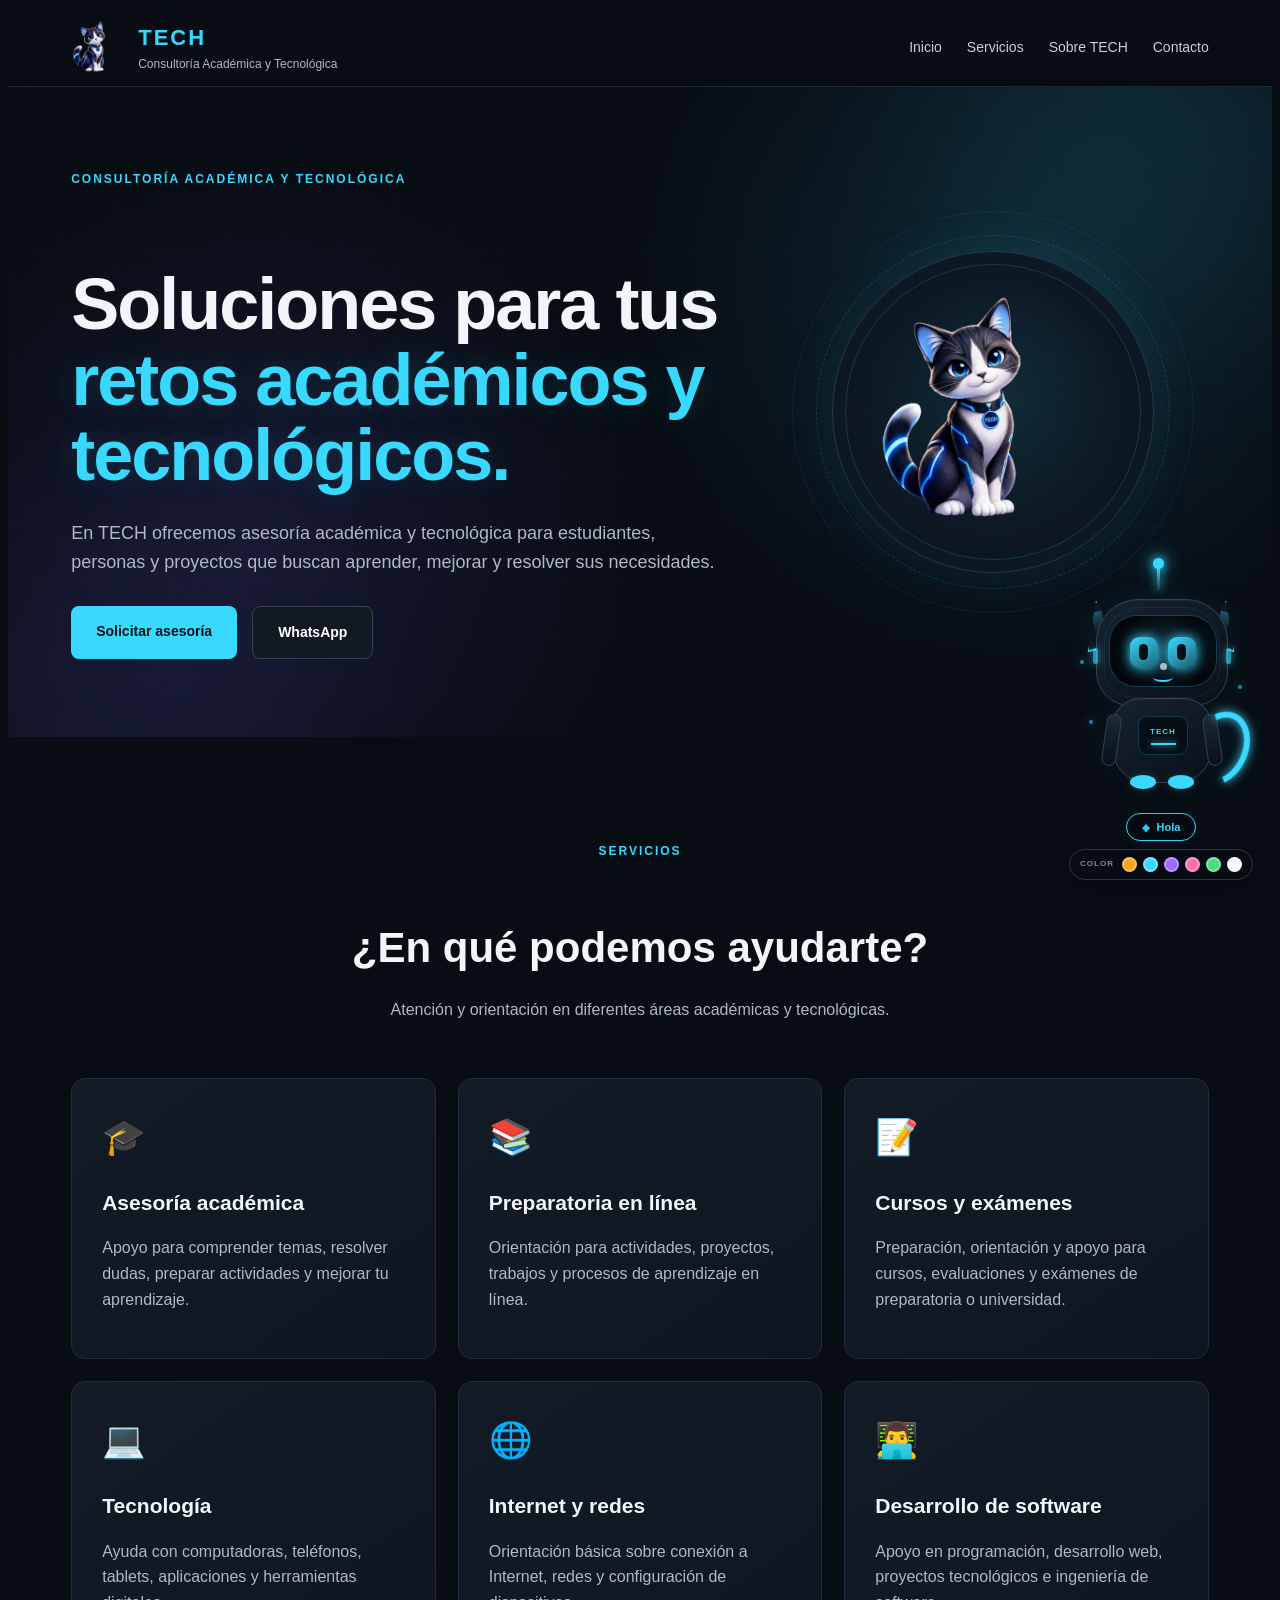
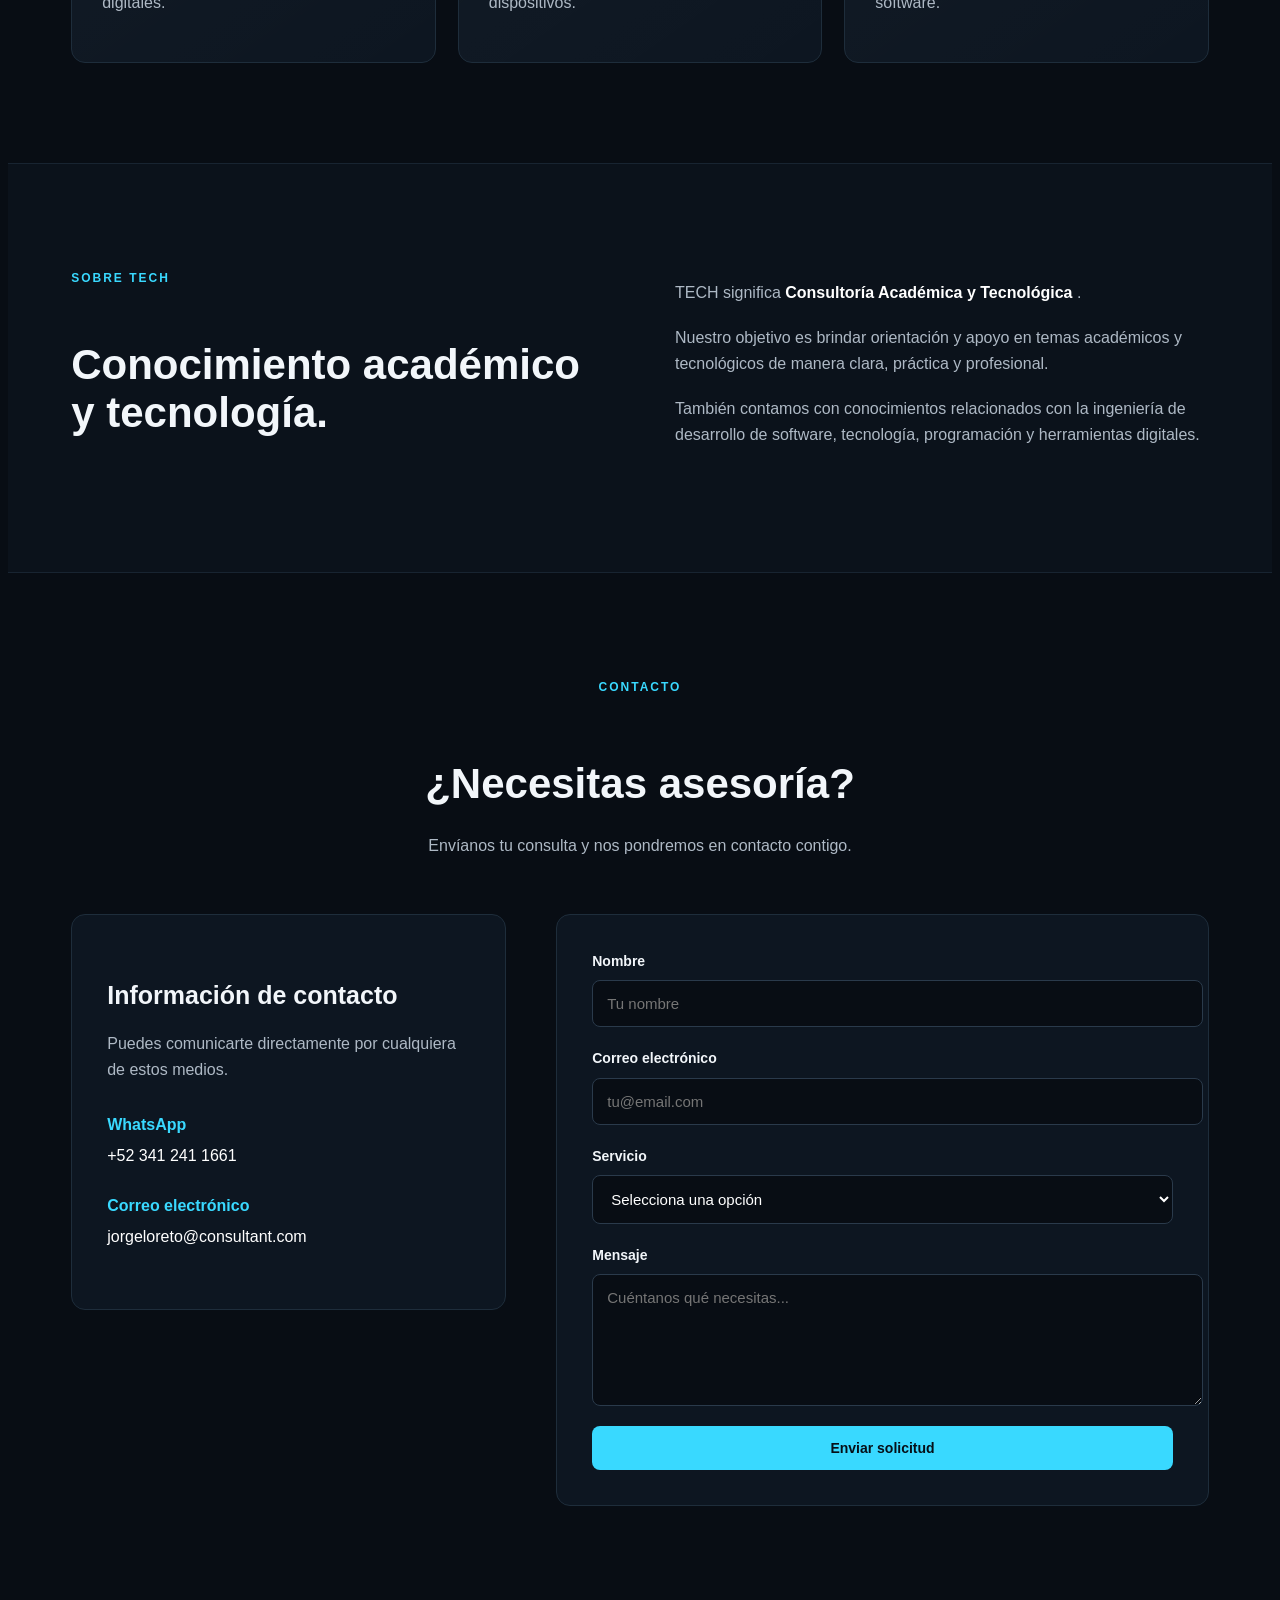
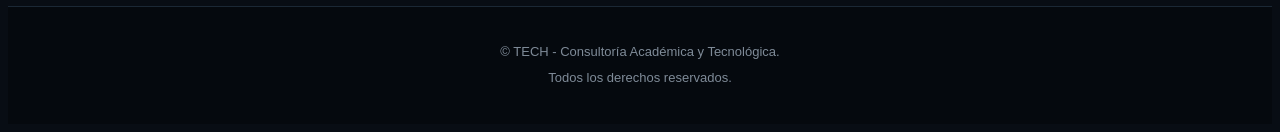
==== commit 9c021d97: "Rediseñar mascota tecnológica de TECH" ====
--- a/index.html
+++ b/index.html
@@ -6,14 +6,22 @@
 
     <title>TECH | Consultoría Académica y Tecnológica</title>
 
-    <meta name="description" content="TECH - Consultoría Académica y Tecnológica. Asesoría académica, tecnología, redes y desarrollo de software.">
+    <meta
+        name="description"
+        content="TECH - Consultoría Académica y Tecnológica. Asesoría académica, tecnología, redes y desarrollo de software."
+    >
+
+    <meta name="theme-color" content="#080d14">
 
     <link rel="stylesheet" href="style.css">
 </head>
 
 <body>
 
-    <!-- ENCABEZADO -->
+    <!-- =========================================
+         HEADER
+    ========================================== -->
+
     <header class="header">
 
         <div class="container nav">
@@ -26,17 +34,26 @@
                 >
 
                 <div class="logo-text">
+
                     <strong>TECH</strong>
-                    <span>Consultoría Académica y Tecnológica</span>
+
+                    <span>
+                        Consultoría Académica y Tecnológica
+                    </span>
+
                 </div>
 
             </a>
 
+
             <nav class="menu">
 
                 <a href="#inicio">Inicio</a>
+
                 <a href="#servicios">Servicios</a>
+
                 <a href="#sobre-tech">Sobre TECH</a>
+
                 <a href="#contacto">Contacto</a>
 
             </nav>
@@ -46,10 +63,24 @@
     </header>
 
 
-    <!-- INICIO -->
+    <!-- =========================================
+         CONTENIDO PRINCIPAL
+    ========================================== -->
+
     <main>
 
+        <!-- =====================================
+             HERO
+        ====================================== -->
+
         <section id="inicio" class="hero">
+
+            <div class="hero-grid"></div>
+
+            <div class="hero-glow glow-one"></div>
+
+            <div class="hero-glow glow-two"></div>
+
 
             <div class="container hero-content">
 
@@ -59,26 +90,41 @@
                         CONSULTORÍA ACADÉMICA Y TECNOLÓGICA
                     </span>
 
+
                     <h1>
+
                         Soluciones para tus
-                        <span>retos académicos y tecnológicos.</span>
+
+                        <span>
+                            retos académicos y tecnológicos.
+                        </span>
+
                     </h1>
 
+
                     <p>
+
                         En TECH ofrecemos asesoría académica y tecnológica
                         para estudiantes, personas y proyectos que buscan
                         aprender, mejorar y resolver sus necesidades.
+
                     </p>
 
+
                     <div class="hero-buttons">
 
-                        <a href="#contacto" class="btn primary">
+                        <a
+                            href="#contacto"
+                            class="btn primary"
+                        >
                             Solicitar asesoría
                         </a>
+
 
                         <a
                             href="https://wa.me/523412411661"
                             target="_blank"
+                            rel="noopener noreferrer"
                             class="btn secondary"
                         >
                             WhatsApp
@@ -89,9 +135,18 @@
                 </div>
 
 
+                <!-- LOGO -->
+
                 <div class="hero-logo">
 
                     <div class="logo-circle">
+
+                        <div class="logo-ring ring-one"></div>
+
+                        <div class="logo-ring ring-two"></div>
+
+                        <div class="logo-ring ring-three"></div>
+
 
                         <img
                             src="img/logo-tech.png"
@@ -107,8 +162,14 @@
         </section>
 
 
-        <!-- SERVICIOS -->
-        <section id="servicios" class="section">
+        <!-- =====================================
+             SERVICIOS
+        ====================================== -->
+
+        <section
+            id="servicios"
+            class="section"
+        >
 
             <div class="container">
 
@@ -118,9 +179,11 @@
                         SERVICIOS
                     </span>
 
+
                     <h2>
                         ¿En qué podemos ayudarte?
                     </h2>
+
 
                     <p>
                         Atención y orientación en diferentes áreas
@@ -132,6 +195,7 @@
 
                 <div class="services-grid">
 
+
                     <article class="service-card">
 
                         <div class="service-icon">
@@ -246,8 +310,14 @@
         </section>
 
 
-        <!-- SOBRE TECH -->
-        <section id="sobre-tech" class="section about">
+        <!-- =====================================
+             SOBRE TECH
+        ====================================== -->
+
+        <section
+            id="sobre-tech"
+            class="section about"
+        >
 
             <div class="container about-content">
 
@@ -257,6 +327,7 @@
                         SOBRE TECH
                     </span>
 
+
                     <h2>
                         Conocimiento académico y tecnología.
                     </h2>
@@ -268,8 +339,11 @@
 
                     <p>
                         TECH significa
-                        <strong>Consultoría Académica y Tecnológica</strong>.
+                        <strong>
+                            Consultoría Académica y Tecnológica
+                        </strong>.
                     </p>
+
 
                     <p>
                         Nuestro objetivo es brindar orientación y apoyo
@@ -277,6 +351,7 @@
                         práctica y profesional.
                     </p>
 
+
                     <p>
                         También contamos con conocimientos relacionados
                         con la ingeniería de desarrollo de software,
@@ -290,8 +365,14 @@
         </section>
 
 
-        <!-- CONTACTO -->
-        <section id="contacto" class="section contact">
+        <!-- =====================================
+             CONTACTO
+        ====================================== -->
+
+        <section
+            id="contacto"
+            class="section contact"
+        >
 
             <div class="container">
 
@@ -301,10 +382,12 @@
                         CONTACTO
                     </span>
 
+
                     <h2>
                         ¿Necesitas asesoría?
                     </h2>
 
+
                     <p>
                         Envíanos tu consulta y nos pondremos en contacto contigo.
                     </p>
@@ -314,11 +397,13 @@
 
                 <div class="contact-grid">
 
+
                     <div class="contact-info">
 
                         <h3>
                             Información de contacto
                         </h3>
+
 
                         <p>
                             Puedes comunicarte directamente por cualquiera
@@ -332,9 +417,11 @@
                                 WhatsApp
                             </strong>
 
+
                             <a
                                 href="https://wa.me/523412411661"
                                 target="_blank"
+                                rel="noopener noreferrer"
                             >
                                 +52 341 241 1661
                             </a>
@@ -348,7 +435,10 @@
                                 Correo electrónico
                             </strong>
 
-                            <a href="mailto:jorgeloreto@consultant.com">
+
+                            <a
+                                href="mailto:jorgeloreto@consultant.com"
+                            >
                                 jorgeloreto@consultant.com
                             </a>
 
@@ -358,6 +448,7 @@
 
 
                     <!-- FORMULARIO -->
+
                     <div class="contact-form">
 
                         <form id="contactForm">
@@ -365,6 +456,7 @@
                             <label for="nombre">
                                 Nombre
                             </label>
+
 
                             <input
                                 type="text"
@@ -378,6 +470,7 @@
                                 Correo electrónico
                             </label>
 
+
                             <input
                                 type="email"
                                 id="correo"
@@ -390,32 +483,42 @@
                                 Servicio
                             </label>
 
-                            <select id="servicio" required>
+
+                            <select
+                                id="servicio"
+                                required
+                            >
 
                                 <option value="">
                                     Selecciona una opción
                                 </option>
 
+
                                 <option value="Asesoría académica">
                                     Asesoría académica
                                 </option>
 
+
                                 <option value="Preparatoria en línea">
                                     Preparatoria en línea
                                 </option>
 
+
                                 <option value="Cursos y exámenes">
                                     Cursos y exámenes
                                 </option>
 
+
                                 <option value="Tecnología">
                                     Tecnología
                                 </option>
 
+
                                 <option value="Internet y redes">
                                     Internet y redes
                                 </option>
 
+
                                 <option value="Desarrollo de software">
                                     Desarrollo de software
                                 </option>
@@ -426,6 +529,7 @@
                             <label for="mensaje">
                                 Mensaje
                             </label>
+
 
                             <textarea
                                 id="mensaje"
@@ -456,71 +560,232 @@
 
 
     <!-- =========================================
-         GATO INTERACTIVO TECH
+         MASCOTA TECNOLÓGICA TECH
     ========================================== -->
 
-    <div class="cat-interactive" id="catInteractive">
-
-        <div class="cat-message" id="catMessage">
-            ¡Hola! Soy TECH 🐱
+    <div
+        class="tech-mascot"
+        id="catInteractive"
+        style="--cat-color: #39d9ff;"
+    >
+
+
+        <!-- BURBUJA -->
+
+        <div
+            class="cat-message"
+            id="catMessage"
+        >
+            ¡Hola! Soy TECH
         </div>
 
-        <div class="cat-body-interactive">
-
-            <div class="cat-ear-interactive left"></div>
-
-            <div class="cat-ear-interactive right"></div>
-
-            <div class="cat-head-interactive">
-
-                <div class="cat-eye-interactive left">
-                    <div class="cat-pupil"></div>
-                </div>
-
-                <div class="cat-eye-interactive right">
-                    <div class="cat-pupil"></div>
-                </div>
-
-                <div class="cat-nose-interactive"></div>
-
-                <div class="cat-mouth-interactive"></div>
-
-                <div class="cat-whisker w1"></div>
-                <div class="cat-whisker w2"></div>
-                <div class="cat-whisker w3"></div>
-                <div class="cat-whisker w4"></div>
+
+        <!-- MASCOTA -->
+
+        <div class="tech-bot">
+
+            <div class="bot-aura"></div>
+
+
+            <!-- ANTENA -->
+
+            <div class="bot-antenna">
+
+                <span></span>
 
             </div>
 
-            <div class="cat-torso-interactive"></div>
-
-            <div class="cat-tail-interactive"></div>
-
-            <div class="cat-paw left"></div>
-            <div class="cat-paw right"></div>
+
+            <!-- OREJAS -->
+
+            <div class="bot-ear bot-ear-left"></div>
+
+            <div class="bot-ear bot-ear-right"></div>
+
+
+            <!-- CABEZA -->
+
+            <div class="bot-head">
+
+
+                <div class="bot-screen">
+
+
+                    <div class="bot-eye bot-eye-left">
+
+                        <span class="bot-pupil"></span>
+
+                    </div>
+
+
+                    <div class="bot-eye bot-eye-right">
+
+                        <span class="bot-pupil"></span>
+
+                    </div>
+
+
+                    <div class="bot-nose"></div>
+
+
+                    <div class="bot-mouth">
+
+                        <span></span>
+
+                    </div>
+
+
+                    <div class="bot-face-light"></div>
+
+                </div>
+
+
+                <!-- DETALLES LATERALES -->
+
+                <div class="head-detail detail-left"></div>
+
+                <div class="head-detail detail-right"></div>
+
+            </div>
+
+
+            <!-- CUERPO -->
+
+            <div class="bot-body">
+
+                <div class="bot-chest">
+
+                    <span>TECH</span>
+
+                    <div class="chest-line"></div>
+
+                </div>
+
+
+                <div class="bot-arm arm-left"></div>
+
+                <div class="bot-arm arm-right"></div>
+
+
+                <div class="bot-paw paw-left"></div>
+
+                <div class="bot-paw paw-right"></div>
+
+            </div>
+
+
+            <!-- COLA -->
+
+            <div class="bot-tail">
+
+                <span></span>
+
+            </div>
+
+
+            <!-- PARTÍCULAS -->
+
+            <div class="bot-particle particle-one"></div>
+
+            <div class="bot-particle particle-two"></div>
+
+            <div class="bot-particle particle-three"></div>
 
         </div>
 
-        <button
-            class="cat-button-interactive"
-            id="catButton"
-            type="button"
-        >
-            🐾 Hola
-        </button>
+
+        <!-- CONTROLES -->
+
+        <div class="cat-controls">
+
+
+            <button
+                class="cat-button-interactive"
+                id="catButton"
+                type="button"
+            >
+                <span>◈</span>
+                Hola
+            </button>
+
+
+            <div class="cat-color-picker">
+
+                <span>
+                    COLOR
+                </span>
+
+
+                <button
+                    class="color-option orange"
+                    data-color="#f5a623"
+                    aria-label="Color naranja"
+                    type="button"
+                ></button>
+
+
+                <button
+                    class="color-option cyan"
+                    data-color="#39d9ff"
+                    aria-label="Color cyan"
+                    type="button"
+                ></button>
+
+
+                <button
+                    class="color-option purple"
+                    data-color="#9b6cff"
+                    aria-label="Color morado"
+                    type="button"
+                ></button>
+
+
+                <button
+                    class="color-option pink"
+                    data-color="#ff6fae"
+                    aria-label="Color rosa"
+                    type="button"
+                ></button>
+
+
+                <button
+                    class="color-option green"
+                    data-color="#4ade80"
+                    aria-label="Color verde"
+                    type="button"
+                ></button>
+
+
+                <button
+                    class="color-option white"
+                    data-color="#f5f7fa"
+                    aria-label="Color blanco"
+                    type="button"
+                ></button>
+
+            </div>
+
+        </div>
 
     </div>
 
 
-    <!-- PIE DE PÁGINA -->
+    <!-- =========================================
+         FOOTER
+    ========================================== -->
+
     <footer class="footer">
 
         <div class="container">
 
             <p>
-                © <span id="year"></span> TECH -
+
+                © <span id="year"></span>
+                TECH -
                 Consultoría Académica y Tecnológica.
+
             </p>
+
 
             <p>
                 Todos los derechos reservados.
@@ -534,4 +799,4 @@
     <script src="script.js"></script>
 
 </body>
-</html>+</html>
--- a/style.css
+++ b/style.css
@@ -1,23 +1,43 @@
+cat > style.css <<'EOF'
 * {
     margin: 0;
     padding: 0;
     box-sizing: border-box;
 }
 
+:root {
+    --tech-cyan: #39d9ff;
+    --tech-blue: #147aff;
+    --tech-purple: #7867ff;
+    --tech-bg: #080d14;
+    --tech-card: #0d1621;
+    --tech-border: #1e2d3b;
+    --tech-text: #f2f6fa;
+    --tech-muted: #aeb9c5;
+}
+
 html {
     scroll-behavior: smooth;
 }
 
 body {
     font-family: Arial, Helvetica, sans-serif;
-    background: #080d14;
-    color: #f2f6fa;
+    background: var(--tech-bg);
+    color: var(--tech-text);
     line-height: 1.6;
+    overflow-x: hidden;
 }
 
 a {
     text-decoration: none;
     color: inherit;
+}
+
+button,
+input,
+textarea,
+select {
+    font-family: inherit;
 }
 
 .container {
@@ -35,9 +55,9 @@
     position: sticky;
     top: 0;
     z-index: 1000;
-    background: rgba(8, 13, 20, 0.95);
+    background: rgba(8, 13, 20, 0.88);
     border-bottom: 1px solid #1d2a38;
-    backdrop-filter: blur(12px);
+    backdrop-filter: blur(18px);
 }
 
 .nav {
@@ -67,13 +87,13 @@
 
 .logo-text strong {
     font-size: 22px;
-    color: #39d9ff;
+    color: var(--tech-cyan);
     letter-spacing: 2px;
 }
 
 .logo-text span {
     font-size: 12px;
-    color: #aeb9c5;
+    color: var(--tech-muted);
 }
 
 .menu {
@@ -82,13 +102,30 @@
 }
 
 .menu a {
+    position: relative;
     color: #c8d0d9;
     font-size: 14px;
-    transition: 0.3s;
+    transition: .3s ease;
+}
+
+.menu a::after {
+    content: "";
+    position: absolute;
+    left: 0;
+    bottom: -8px;
+    width: 0;
+    height: 2px;
+    background: var(--tech-cyan);
+    box-shadow: 0 0 10px rgba(57, 217, 255, .7);
+    transition: .3s ease;
 }
 
 .menu a:hover {
-    color: #39d9ff;
+    color: var(--tech-cyan);
+}
+
+.menu a:hover::after {
+    width: 100%;
 }
 
 
@@ -97,26 +134,80 @@
 ========================================= */
 
 .hero {
+    position: relative;
     min-height: 650px;
     display: flex;
     align-items: center;
+    overflow: hidden;
 
     background:
         radial-gradient(
             circle at 80% 30%,
-            rgba(57, 217, 255, 0.12),
+            rgba(57, 217, 255, .12),
             transparent 35%
         ),
         radial-gradient(
             circle at 20% 70%,
-            rgba(120, 103, 255, 0.12),
+            rgba(120, 103, 255, .12),
             transparent 35%
         );
 }
 
+.hero-grid {
+    position: absolute;
+    inset: 0;
+    opacity: .22;
+
+    background-image:
+        linear-gradient(
+            rgba(57, 217, 255, .08) 1px,
+            transparent 1px
+        ),
+        linear-gradient(
+            90deg,
+            rgba(57, 217, 255, .08) 1px,
+            transparent 1px
+        );
+
+    background-size: 55px 55px;
+
+    mask-image: linear-gradient(
+        to bottom,
+        transparent,
+        black 20%,
+        black 75%,
+        transparent
+    );
+}
+
+.hero-glow {
+    position: absolute;
+    width: 400px;
+    height: 400px;
+    border-radius: 50%;
+    filter: blur(100px);
+    opacity: .09;
+    pointer-events: none;
+}
+
+.glow-one {
+    top: -180px;
+    right: -100px;
+    background: var(--tech-cyan);
+}
+
+.glow-two {
+    bottom: -200px;
+    left: -100px;
+    background: var(--tech-purple);
+}
+
 .hero-content {
+    position: relative;
+    z-index: 2;
+
     display: grid;
-    grid-template-columns: 1.2fr 0.8fr;
+    grid-template-columns: 1.2fr .8fr;
     align-items: center;
     gap: 60px;
 }
@@ -128,7 +219,7 @@
 
 .tag {
     display: inline-block;
-    color: #39d9ff;
+    color: var(--tech-cyan);
     font-size: 12px;
     font-weight: bold;
     letter-spacing: 2px;
@@ -139,15 +230,18 @@
     font-size: clamp(42px, 6vw, 72px);
     line-height: 1.05;
     margin-bottom: 25px;
+    letter-spacing: -2px;
 }
 
 .hero h1 span {
-    color: #39d9ff;
+    display: block;
+    color: var(--tech-cyan);
+    text-shadow: 0 0 30px rgba(57, 217, 255, .15);
 }
 
 .hero p {
     max-width: 650px;
-    color: #aeb9c5;
+    color: var(--tech-muted);
     font-size: 18px;
     margin-bottom: 30px;
 }
@@ -166,17 +260,19 @@
     cursor: pointer;
     font-weight: bold;
     font-size: 14px;
-    transition: 0.3s;
+    transition: .3s ease;
 }
 
 .btn.primary {
-    background: #39d9ff;
+    background: var(--tech-cyan);
     color: #061018;
+    box-shadow: 0 0 0 rgba(57, 217, 255, 0);
 }
 
 .btn.primary:hover {
     transform: translateY(-3px);
-    box-shadow: 0 10px 30px rgba(57, 217, 255, 0.25);
+    box-shadow:
+        0 10px 30px rgba(57, 217, 255, .25);
 }
 
 .btn.secondary {
@@ -186,13 +282,13 @@
 }
 
 .btn.secondary:hover {
-    border-color: #39d9ff;
-    color: #39d9ff;
+    border-color: var(--tech-cyan);
+    color: var(--tech-cyan);
 }
 
 
 /* =========================================
-   LOGO GRANDE
+   LOGO HERO
 ========================================= */
 
 .hero-logo {
@@ -201,23 +297,82 @@
 }
 
 .logo-circle {
+    position: relative;
+
     width: 320px;
     height: 320px;
+
     border-radius: 50%;
+
     display: flex;
     justify-content: center;
     align-items: center;
-    background: #0d1621;
+
+    background:
+        radial-gradient(
+            circle,
+            rgba(57, 217, 255, .08),
+            #0d1621 65%
+        );
+
     border: 1px solid #263849;
 
     box-shadow:
-        0 0 80px rgba(57, 217, 255, 0.12);
+        0 0 60px rgba(57, 217, 255, .10),
+        inset 0 0 50px rgba(57, 217, 255, .04);
 }
 
 .logo-circle img {
+    position: relative;
+    z-index: 3;
     width: 75%;
     height: 75%;
     object-fit: contain;
+}
+
+.logo-ring {
+    position: absolute;
+    border-radius: 50%;
+    border: 1px solid rgba(57, 217, 255, .18);
+}
+
+.ring-one {
+    width: 92%;
+    height: 92%;
+}
+
+.ring-two {
+    width: 110%;
+    height: 110%;
+    border-style: dashed;
+    animation: logoRotate 20s linear infinite;
+}
+
+.ring-three {
+    width: 125%;
+    height: 125%;
+    border-color: rgba(120, 103, 255, .12);
+    animation: logoRotateReverse 28s linear infinite;
+}
+
+@keyframes logoRotate {
+    from {
+        transform: rotate(0);
+    }
+
+    to {
+        transform: rotate(360deg);
+    }
+}
+
+@keyframes logoRotateReverse {
+    from {
+        transform: rotate(360deg);
+    }
+
+    to {
+        transform: rotate(0);
+    }
 }
 
 
@@ -241,7 +396,7 @@
 }
 
 .section-title p {
-    color: #aeb9c5;
+    color: var(--tech-muted);
 }
 
 
@@ -256,17 +411,49 @@
 }
 
 .service-card {
+    position: relative;
+    overflow: hidden;
+
     padding: 30px;
-    background: #0d1621;
-    border: 1px solid #1e2d3b;
+
+    background:
+        linear-gradient(
+            145deg,
+            rgba(255, 255, 255, .025),
+            transparent
+        ),
+        var(--tech-card);
+
+    border: 1px solid var(--tech-border);
     border-radius: 14px;
-    transition: 0.3s;
+
+    transition: .3s ease;
+}
+
+.service-card::before {
+    content: "";
+    position: absolute;
+    top: 0;
+    left: 0;
+
+    width: 0;
+    height: 2px;
+
+    background: var(--tech-cyan);
+
+    transition: .35s ease;
 }
 
 .service-card:hover {
     transform: translateY(-6px);
-    border-color: #39d9ff;
-    box-shadow: 0 15px 40px rgba(0, 0, 0, 0.25);
+    border-color: rgba(57, 217, 255, .55);
+
+    box-shadow:
+        0 20px 45px rgba(0, 0, 0, .28);
+}
+
+.service-card:hover::before {
+    width: 100%;
 }
 
 .service-icon {
@@ -280,12 +467,12 @@
 }
 
 .service-card p {
-    color: #aeb9c5;
+    color: var(--tech-muted);
 }
 
 
 /* =========================================
-   SOBRE CAT
+   SOBRE TECH
 ========================================= */
 
 .about {
@@ -307,7 +494,7 @@
 }
 
 .about p {
-    color: #aeb9c5;
+    color: var(--tech-muted);
     margin-bottom: 20px;
 }
 
@@ -322,16 +509,17 @@
 
 .contact-grid {
     display: grid;
-    grid-template-columns: 0.8fr 1.2fr;
+    grid-template-columns: .8fr 1.2fr;
     gap: 50px;
     align-items: start;
 }
 
-.contact-info {
-    background: #0d1621;
+.contact-info,
+.contact-form {
+    background: var(--tech-card);
     padding: 35px;
     border-radius: 14px;
-    border: 1px solid #1e2d3b;
+    border: 1px solid var(--tech-border);
 }
 
 .contact-info h3 {
@@ -340,7 +528,7 @@
 }
 
 .contact-info > p {
-    color: #aeb9c5;
+    color: var(--tech-muted);
     margin-bottom: 30px;
 }
 
@@ -352,7 +540,7 @@
 }
 
 .contact-item strong {
-    color: #39d9ff;
+    color: var(--tech-cyan);
 }
 
 .contact-item a {
@@ -360,20 +548,13 @@
 }
 
 .contact-item a:hover {
-    color: #39d9ff;
+    color: var(--tech-cyan);
 }
 
 
 /* =========================================
    FORMULARIO
 ========================================= */
-
-.contact-form {
-    background: #0d1621;
-    padding: 35px;
-    border-radius: 14px;
-    border: 1px solid #1e2d3b;
-}
 
 .contact-form form {
     display: flex;
@@ -392,18 +573,26 @@
     width: 100%;
     padding: 14px;
     margin-bottom: 20px;
+
     border: 1px solid #2a3a4b;
     border-radius: 8px;
+
     background: #080d14;
     color: #ffffff;
+
     font-size: 15px;
     outline: none;
+
+    transition: .25s ease;
 }
 
 .contact-form input:focus,
 .contact-form select:focus,
 .contact-form textarea:focus {
-    border-color: #39d9ff;
+    border-color: var(--tech-cyan);
+
+    box-shadow:
+        0 0 0 3px rgba(57, 217, 255, .07);
 }
 
 .contact-form textarea {
@@ -430,228 +619,924 @@
 
 
 /* =========================================
-   GATO INTERACTIVO CAT
+   MASCOTA TECNOLÓGICA
 ========================================= */
 
-.cat-interactive {
+.tech-mascot {
+    --cat-color: #39d9ff;
+
     position: fixed;
-    right: 25px;
+    right: 24px;
     bottom: 20px;
-    width: 170px;
+
+    width: 190px;
+
     z-index: 9999;
+
+    user-select: none;
     cursor: pointer;
-    user-select: none;
-}
+}
+
+
+/* =========================================
+   BURBUJA
+========================================= */
 
 .cat-message {
     position: absolute;
+
     right: 0;
-    bottom: 175px;
-    width: 210px;
-    padding: 12px 15px;
-    background: #ffffff;
-    color: #111827;
-    border-radius: 18px;
+    bottom: 285px;
+
+    width: 220px;
+
+    padding: 12px 16px;
+
+    background:
+        linear-gradient(
+            145deg,
+            rgba(17, 25, 35, .98),
+            rgba(8, 13, 20, .98)
+        );
+
+    color: #ffffff;
+
+    border: 1px solid rgba(57, 217, 255, .45);
+
+    border-radius: 12px;
+
     text-align: center;
-    font-size: 13px;
-    box-shadow: 0 10px 30px rgba(0, 0, 0, .35);
+
+    font-size: 12px;
+
+    box-shadow:
+        0 15px 40px rgba(0, 0, 0, .4),
+        0 0 25px rgba(57, 217, 255, .08);
+
     opacity: 0;
-    transform: translateY(10px) scale(.9);
+
+    transform:
+        translateY(10px)
+        scale(.92);
+
     transition: .3s ease;
+
     pointer-events: none;
+}
+
+.cat-message::after {
+    content: "";
+
+    position: absolute;
+
+    right: 35px;
+    bottom: -7px;
+
+    width: 12px;
+    height: 12px;
+
+    background: #0c141e;
+
+    border-right: 1px solid rgba(57, 217, 255, .45);
+    border-bottom: 1px solid rgba(57, 217, 255, .45);
+
+    transform: rotate(45deg);
 }
 
 .cat-message.show {
     opacity: 1;
-    transform: translateY(0) scale(1);
-}
-
-.cat-body-interactive {
+
+    transform:
+        translateY(0)
+        scale(1);
+}
+
+
+/* =========================================
+   ROBOT / GATO
+========================================= */
+
+.tech-bot {
     position: relative;
-    width: 150px;
-    height: 155px;
+
+    width: 170px;
+    height: 245px;
+
     margin: auto;
-    animation: catFloat 3s ease-in-out infinite;
-}
-
-.cat-head-interactive {
-    position: absolute;
-    width: 115px;
-    height: 100px;
-    left: 18px;
-    top: 25px;
-    background: #f5a623;
+
+    animation:
+        mascotFloat 4s ease-in-out infinite;
+
+    filter:
+        drop-shadow(
+            0 0 12px
+            rgba(57, 217, 255, .08)
+        );
+}
+
+
+/* AURA */
+
+.bot-aura {
+    position: absolute;
+
+    left: 25px;
+    top: 35px;
+
+    width: 120px;
+    height: 120px;
+
     border-radius: 50%;
-    box-shadow: inset -8px -8px 0 rgba(0, 0, 0, .08);
-}
-
-.cat-ear-interactive {
-    position: absolute;
+
+    background:
+        radial-gradient(
+            circle,
+            var(--cat-color),
+            transparent 65%
+        );
+
+    opacity: .08;
+
+    filter: blur(15px);
+
+    transition:
+        background .4s ease;
+}
+
+
+/* ANTENA */
+
+.bot-antenna {
+    position: absolute;
+
+    left: 81px;
+    top: 0;
+
+    width: 3px;
+    height: 25px;
+
+    background:
+        linear-gradient(
+            to top,
+            #263849,
+            var(--cat-color)
+        );
+
+    box-shadow:
+        0 0 10px var(--cat-color);
+
+    transition:
+        background .4s ease,
+        box-shadow .4s ease;
+}
+
+.bot-antenna span {
+    position: absolute;
+
+    left: -4px;
+    top: -7px;
+
+    width: 11px;
+    height: 11px;
+
+    border-radius: 50%;
+
+    background: var(--cat-color);
+
+    box-shadow:
+        0 0 10px var(--cat-color),
+        0 0 20px var(--cat-color);
+
+    animation:
+        antennaPulse 1.8s ease-in-out infinite;
+
+    transition:
+        background .4s ease,
+        box-shadow .4s ease;
+}
+
+
+/* OREJAS */
+
+.bot-ear {
+    position: absolute;
+
+    top: 35px;
+
+    width: 34px;
+    height: 45px;
+
+    background:
+        linear-gradient(
+            145deg,
+            #111d29,
+            #0b121b
+        );
+
+    border: 2px solid var(--cat-color);
+
+    transition:
+        border-color .4s ease,
+        box-shadow .4s ease;
+}
+
+.bot-ear::after {
+    content: "";
+
+    position: absolute;
+
+    width: 10px;
+    height: 22px;
+
+    top: 9px;
+
+    background:
+        linear-gradient(
+            to bottom,
+            var(--cat-color),
+            transparent
+        );
+
+    opacity: .35;
+}
+
+.bot-ear-left {
+    left: 6px;
+
+    clip-path:
+        polygon(
+            50% 0,
+            100% 100%,
+            0 100%
+        );
+
+    transform: rotate(-12deg);
+}
+
+.bot-ear-right {
+    right: 6px;
+
+    clip-path:
+        polygon(
+            50% 0,
+            100% 100%,
+            0 100%
+        );
+
+    transform: rotate(12deg);
+}
+
+.bot-ear-left::after {
+    left: 10px;
+}
+
+.bot-ear-right::after {
+    right: 10px;
+}
+
+
+/* CABEZA */
+
+.bot-head {
+    position: absolute;
+
+    left: 20px;
+    top: 34px;
+
+    width: 130px;
+    height: 105px;
+
+    background:
+        linear-gradient(
+            145deg,
+            #172331,
+            #0a1119
+        );
+
+    border: 1px solid #304354;
+
+    border-radius: 42px 42px 34px 34px;
+
+    box-shadow:
+        inset 0 1px 0 rgba(255,255,255,.04),
+        0 15px 35px rgba(0,0,0,.4);
+
+    transition:
+        border-color .4s ease,
+        box-shadow .4s ease;
+}
+
+.bot-head::before {
+    content: "";
+
+    position: absolute;
+
+    inset: 7px;
+
+    border-radius: 36px 36px 28px 28px;
+
+    border: 1px solid rgba(57, 217, 255, .08);
+
+    pointer-events: none;
+}
+
+
+/* PANTALLA */
+
+.bot-screen {
+    position: absolute;
+
+    left: 12px;
+    top: 15px;
+
+    width: 106px;
+    height: 70px;
+
+    border-radius: 27px;
+
+    background:
+        radial-gradient(
+            circle at center,
+            rgba(57, 217, 255, .09),
+            #060b11 70%
+        );
+
+    border: 1px solid rgba(57, 217, 255, .25);
+
+    box-shadow:
+        inset 0 0 20px rgba(0,0,0,.6);
+
+    overflow: hidden;
+
+    transition:
+        border-color .4s ease;
+}
+
+
+/* OJOS */
+
+.bot-eye {
+    position: absolute;
+
+    top: 21px;
+
+    width: 28px;
+    height: 31px;
+
+    border-radius: 9px;
+
+    background:
+        linear-gradient(
+            145deg,
+            var(--cat-color),
+            rgba(57,217,255,.35)
+        );
+
+    box-shadow:
+        0 0 12px var(--cat-color);
+
+    overflow: hidden;
+
+    transition:
+        background .4s ease,
+        box-shadow .4s ease;
+}
+
+.bot-eye-left {
+    left: 20px;
+}
+
+.bot-eye-right {
+    right: 20px;
+}
+
+.bot-pupil {
+    position: absolute;
+
+    width: 9px;
+    height: 16px;
+
+    left: 9px;
+    top: 7px;
+
+    border-radius: 6px;
+
+    background: #031018;
+
+    box-shadow:
+        0 0 4px rgba(255,255,255,.2);
+}
+
+
+/* NARIZ */
+
+.bot-nose {
+    position: absolute;
+
+    left: 50px;
+    top: 47px;
+
+    width: 7px;
+    height: 7px;
+
+    border-radius: 50%;
+
+    background: #ffffff;
+
+    opacity: .65;
+}
+
+
+/* BOCA */
+
+.bot-mouth {
+    position: absolute;
+
+    left: 43px;
+    top: 57px;
+
+    width: 20px;
+    height: 7px;
+
+    border-bottom:
+        2px solid
+        var(--cat-color);
+
+    border-radius: 0 0 50% 50%;
+
+    transition:
+        border-color .4s ease;
+}
+
+
+/* LUZ DE PANTALLA */
+
+.bot-face-light {
+    position: absolute;
+
+    right: -10px;
+    top: 10px;
+
+    width: 40px;
+    height: 40px;
+
+    background:
+        var(--cat-color);
+
+    opacity: .04;
+
+    filter: blur(10px);
+}
+
+
+/* DETALLES */
+
+.head-detail {
+    position: absolute;
+
+    top: 48px;
+
+    width: 5px;
+    height: 16px;
+
+    border-radius: 5px;
+
+    background: var(--cat-color);
+
+    opacity: .65;
+
+    box-shadow:
+        0 0 8px var(--cat-color);
+
+    transition:
+        background .4s ease,
+        box-shadow .4s ease;
+}
+
+.detail-left {
+    left: -4px;
+}
+
+.detail-right {
+    right: -4px;
+}
+
+
+/* CUERPO */
+
+.bot-body {
+    position: absolute;
+
+    left: 36px;
+    top: 133px;
+
+    width: 98px;
+    height: 83px;
+
+    border-radius:
+        28px 28px
+        35px 35px;
+
+    background:
+        linear-gradient(
+            145deg,
+            #172331,
+            #091019
+        );
+
+    border:
+        1px solid #304354;
+
+    box-shadow:
+        inset 0 1px 0 rgba(255,255,255,.04),
+        0 15px 30px rgba(0,0,0,.4);
+
+    transition:
+        border-color .4s ease;
+}
+
+
+/* PECHO */
+
+.bot-chest {
+    position: absolute;
+
+    left: 25px;
+    top: 17px;
+
+    width: 48px;
+    height: 37px;
+
+    border-radius: 9px;
+
+    background: #070d14;
+
+    border:
+        1px solid
+        rgba(57,217,255,.22);
+
+    color: var(--cat-color);
+
+    font-size: 8px;
+    font-weight: bold;
+
+    letter-spacing: 1px;
+
+    display: flex;
+    flex-direction: column;
+    align-items: center;
+    justify-content: center;
+
+    box-shadow:
+        inset 0 0 12px rgba(57,217,255,.04);
+
+    transition:
+        border-color .4s ease,
+        color .4s ease;
+}
+
+.chest-line {
+    width: 25px;
+    height: 2px;
+
+    margin-top: 5px;
+
+    background: var(--cat-color);
+
+    box-shadow:
+        0 0 7px var(--cat-color);
+
+    transition:
+        background .4s ease,
+        box-shadow .4s ease;
+}
+
+
+/* BRAZOS */
+
+.bot-arm {
+    position: absolute;
+
+    top: 15px;
+
+    width: 13px;
+    height: 50px;
+
+    border-radius: 10px;
+
+    background:
+        linear-gradient(
+            to bottom,
+            #1b2937,
+            #0a1119
+        );
+
+    border:
+        1px solid #304354;
+
+    transition:
+        border-color .4s ease;
+}
+
+.arm-left {
+    left: -9px;
+
+    transform: rotate(8deg);
+}
+
+.arm-right {
+    right: -9px;
+
+    transform: rotate(-8deg);
+}
+
+
+/* PATAS */
+
+.bot-paw {
+    position: absolute;
+
+    bottom: -7px;
+
+    width: 26px;
+    height: 14px;
+
+    border-radius: 50%;
+
+    background:
+        var(--cat-color);
+
+    box-shadow:
+        0 0 10px rgba(57,217,255,.18);
+
+    transition:
+        background .4s ease,
+        box-shadow .4s ease;
+}
+
+.paw-left {
+    left: 17px;
+}
+
+.paw-right {
+    right: 17px;
+}
+
+
+/* COLA */
+
+.bot-tail {
+    position: absolute;
+
+    right: -2px;
+    bottom: 23px;
+
     width: 45px;
-    height: 55px;
-    top: -22px;
-    background: #f5a623;
-    clip-path: polygon(50% 0, 100% 100%, 0 100%);
-}
-
-.cat-ear-interactive.left {
-    left: 0;
-    transform: rotate(-18deg);
-}
-
-.cat-ear-interactive.right {
-    right: 0;
-    transform: rotate(18deg);
-}
-
-.cat-eye-interactive {
-    position: absolute;
-    width: 27px;
-    height: 31px;
-    top: 38px;
-    background: white;
-    border-radius: 50%;
-    overflow: hidden;
-}
-
-.cat-eye-interactive.left {
-    left: 23px;
-}
-
-.cat-eye-interactive.right {
-    right: 23px;
-}
-
-.cat-pupil {
-    position: absolute;
-    width: 12px;
-    height: 17px;
-    top: 7px;
-    left: 7px;
-    background: #111827;
-    border-radius: 50%;
-    transition: .1s ease;
-}
-
-.cat-nose-interactive {
-    position: absolute;
-    width: 14px;
-    height: 11px;
-    left: 51px;
-    top: 70px;
-    background: #e87992;
-    border-radius: 50%;
-}
-
-.cat-mouth-interactive {
-    position: absolute;
-    width: 22px;
-    height: 12px;
-    left: 48px;
-    top: 79px;
-    border-bottom: 3px solid #542d2d;
-    border-radius: 50%;
-}
-
-.cat-whisker {
-    position: absolute;
-    width: 45px;
-    height: 2px;
-    background: white;
-}
-
-.cat-whisker.w1 {
-    left: -35px;
-    top: 68px;
-    transform: rotate(10deg);
-}
-
-.cat-whisker.w2 {
-    left: -35px;
-    top: 80px;
-    transform: rotate(-5deg);
-}
-
-.cat-whisker.w3 {
-    right: -35px;
-    top: 68px;
-    transform: rotate(-10deg);
-}
-
-.cat-whisker.w4 {
-    right: -35px;
-    top: 80px;
-    transform: rotate(5deg);
-}
-
-.cat-torso-interactive {
-    position: absolute;
-    width: 90px;
     height: 65px;
-    left: 30px;
-    top: 108px;
-    background: #f5a623;
-    border-radius: 50%;
-}
-
-.cat-tail-interactive {
-    position: absolute;
-    width: 65px;
-    height: 65px;
-    right: -20px;
-    bottom: -3px;
-    border: 12px solid #f5a623;
+
+    border:
+        6px solid
+        var(--cat-color);
+
     border-left-color: transparent;
     border-bottom-color: transparent;
+
     border-radius: 50%;
-    transform: rotate(20deg);
-    animation: catTail 2s ease-in-out infinite;
-}
-
-.cat-paw {
-    position: absolute;
-    width: 27px;
-    height: 23px;
-    bottom: -4px;
+
+    transform:
+        rotate(25deg);
+
+    filter:
+        drop-shadow(
+            0 0 5px
+            var(--cat-color)
+        );
+
+    transition:
+        border-color .4s ease,
+        filter .4s ease;
+
+    animation:
+        tailMove 2.5s ease-in-out infinite;
+}
+
+
+/* PARTÍCULAS */
+
+.bot-particle {
+    position: absolute;
+
+    width: 4px;
+    height: 4px;
+
+    border-radius: 50%;
+
+    background: var(--cat-color);
+
+    box-shadow:
+        0 0 8px var(--cat-color);
+
+    opacity: .6;
+
+    transition:
+        background .4s ease,
+        box-shadow .4s ease;
+}
+
+.particle-one {
+    top: 95px;
+    left: 4px;
+
+    animation:
+        particleFloat 3s ease-in-out infinite;
+}
+
+.particle-two {
+    top: 120px;
+    right: 4px;
+
+    animation:
+        particleFloat 3.5s ease-in-out infinite .5s;
+}
+
+.particle-three {
+    top: 155px;
+    left: 13px;
+
+    animation:
+        particleFloat 2.8s ease-in-out infinite 1s;
+}
+
+
+/* =========================================
+   CONTROLES
+========================================= */
+
+.cat-controls {
+    display: flex;
+    flex-direction: column;
+    align-items: center;
+    gap: 8px;
+}
+
+.cat-button-interactive {
+    display: flex;
+    align-items: center;
+    gap: 7px;
+
+    margin: 3px auto 0;
+
+    padding: 7px 15px;
+
+    border:
+        1px solid
+        var(--cat-color);
+
+    border-radius: 20px;
+
+    background:
+        rgba(8,13,20,.94);
+
+    color: var(--cat-color);
+
+    cursor: pointer;
+
+    font-size: 11px;
+    font-weight: bold;
+
+    transition:
+        .3s ease;
+
+    box-shadow:
+        0 0 15px
+        rgba(57,217,255,.06);
+}
+
+.cat-button-interactive:hover {
+    background: var(--cat-color);
+
+    color: #061018;
+
+    transform:
+        translateY(-2px);
+
+    box-shadow:
+        0 5px 20px
+        rgba(57,217,255,.2);
+}
+
+.cat-button-interactive span {
+    font-size: 10px;
+}
+
+
+/* =========================================
+   SELECTOR DE COLOR
+========================================= */
+
+.cat-color-picker {
+    display: flex;
+    align-items: center;
+    justify-content: center;
+
+    gap: 6px;
+
+    padding: 7px 10px;
+
+    background:
+        rgba(8,13,20,.94);
+
+    border:
+        1px solid
+        #263849;
+
+    border-radius: 20px;
+
+    backdrop-filter: blur(10px);
+
+    box-shadow:
+        0 8px 25px rgba(0,0,0,.25);
+}
+
+.cat-color-picker span {
+    color: #7f8b98;
+
+    font-size: 8px;
+    font-weight: bold;
+
+    letter-spacing: 1px;
+
+    margin-right: 2px;
+}
+
+.color-option {
+    width: 15px;
+    height: 15px;
+
+    padding: 0;
+
+    border-radius: 50%;
+
+    border:
+        2px solid
+        rgba(255,255,255,.3);
+
+    cursor: pointer;
+
+    transition: .25s ease;
+}
+
+.color-option:hover {
+    transform: scale(1.3);
+
+    border-color:
+        #ffffff;
+}
+
+.color-option.active {
+    transform: scale(1.2);
+
+    border-color:
+        var(--cat-color);
+
+    box-shadow:
+        0 0 0 2px
+        rgba(57,217,255,.15),
+
+        0 0 12px
+        rgba(57,217,255,.5);
+}
+
+.color-option.orange {
     background: #f5a623;
-    border-radius: 50%;
-}
-
-.cat-paw.left {
-    left: 35px;
-}
-
-.cat-paw.right {
-    right: 35px;
-}
-
-.cat-button-interactive {
-    display: block;
-    margin: 8px auto 0;
-    padding: 7px 14px;
-    border: 1px solid #39d9ff;
-    border-radius: 20px;
-    background: rgba(8, 13, 20, .9);
-    color: #39d9ff;
-    cursor: pointer;
-    font-size: 12px;
-}
-
-.cat-button-interactive:hover {
+}
+
+.color-option.cyan {
     background: #39d9ff;
-    color: #061018;
-}
-
-.cat-interactive.jump .cat-body-interactive {
-    animation: catJump .7s ease;
+}
+
+.color-option.purple {
+    background: #9b6cff;
+}
+
+.color-option.pink {
+    background: #ff6fae;
+}
+
+.color-option.green {
+    background: #4ade80;
+}
+
+.color-option.white {
+    background: #f5f7fa;
 }
 
 
 /* =========================================
-   ANIMACIONES DEL GATO
+   ANIMACIONES MASCOTA
 ========================================= */
 
-@keyframes catFloat {
+@keyframes mascotFloat {
 
     0%,
     100% {
@@ -664,35 +1549,96 @@
 
 }
 
-@keyframes catTail {
+@keyframes antennaPulse {
 
     0%,
     100% {
-        transform: rotate(20deg);
+        transform: scale(1);
+        opacity: .7;
     }
 
     50% {
-        transform: rotate(45deg);
-    }
-
-}
-
-@keyframes catJump {
+        transform: scale(1.25);
+        opacity: 1;
+    }
+
+}
+
+@keyframes tailMove {
+
+    0%,
+    100% {
+        transform:
+            rotate(25deg);
+    }
+
+    50% {
+        transform:
+            rotate(45deg);
+    }
+
+}
+
+@keyframes particleFloat {
+
+    0%,
+    100% {
+        transform:
+            translateY(0);
+        opacity: .3;
+    }
+
+    50% {
+        transform:
+            translateY(-12px);
+        opacity: .9;
+    }
+
+}
+
+
+/* =========================================
+   ANIMACIÓN AL INTERACTUAR
+========================================= */
+
+.tech-mascot.jump .tech-bot {
+    animation:
+        mascotJump .7s ease;
+}
+
+.tech-mascot.color-changing .bot-head,
+.tech-mascot.color-changing .bot-body {
+    box-shadow:
+        0 0 30px
+        rgba(57,217,255,.2),
+        inset 0 1px 0
+        rgba(255,255,255,.05);
+}
+
+@keyframes mascotJump {
 
     0% {
-        transform: translateY(0);
-    }
-
-    40% {
-        transform: translateY(-35px) rotate(-5deg);
-    }
-
-    70% {
-        transform: translateY(-15px) rotate(5deg);
+        transform:
+            translateY(0)
+            rotate(0);
+    }
+
+    35% {
+        transform:
+            translateY(-28px)
+            rotate(-3deg);
+    }
+
+    65% {
+        transform:
+            translateY(-12px)
+            rotate(3deg);
     }
 
     100% {
-        transform: translateY(0);
+        transform:
+            translateY(0)
+            rotate(0);
     }
 
 }
@@ -799,11 +1745,16 @@
 
 @media (max-width: 600px) {
 
-    .cat-interactive {
-        right: 10px;
-        bottom: 10px;
-        transform: scale(.75);
-        transform-origin: bottom right;
-    }
-
-}+    .tech-mascot {
+        right: 5px;
+        bottom: 5px;
+
+        transform:
+            scale(.72);
+
+        transform-origin:
+            bottom right;
+    }
+
+}
+EOF
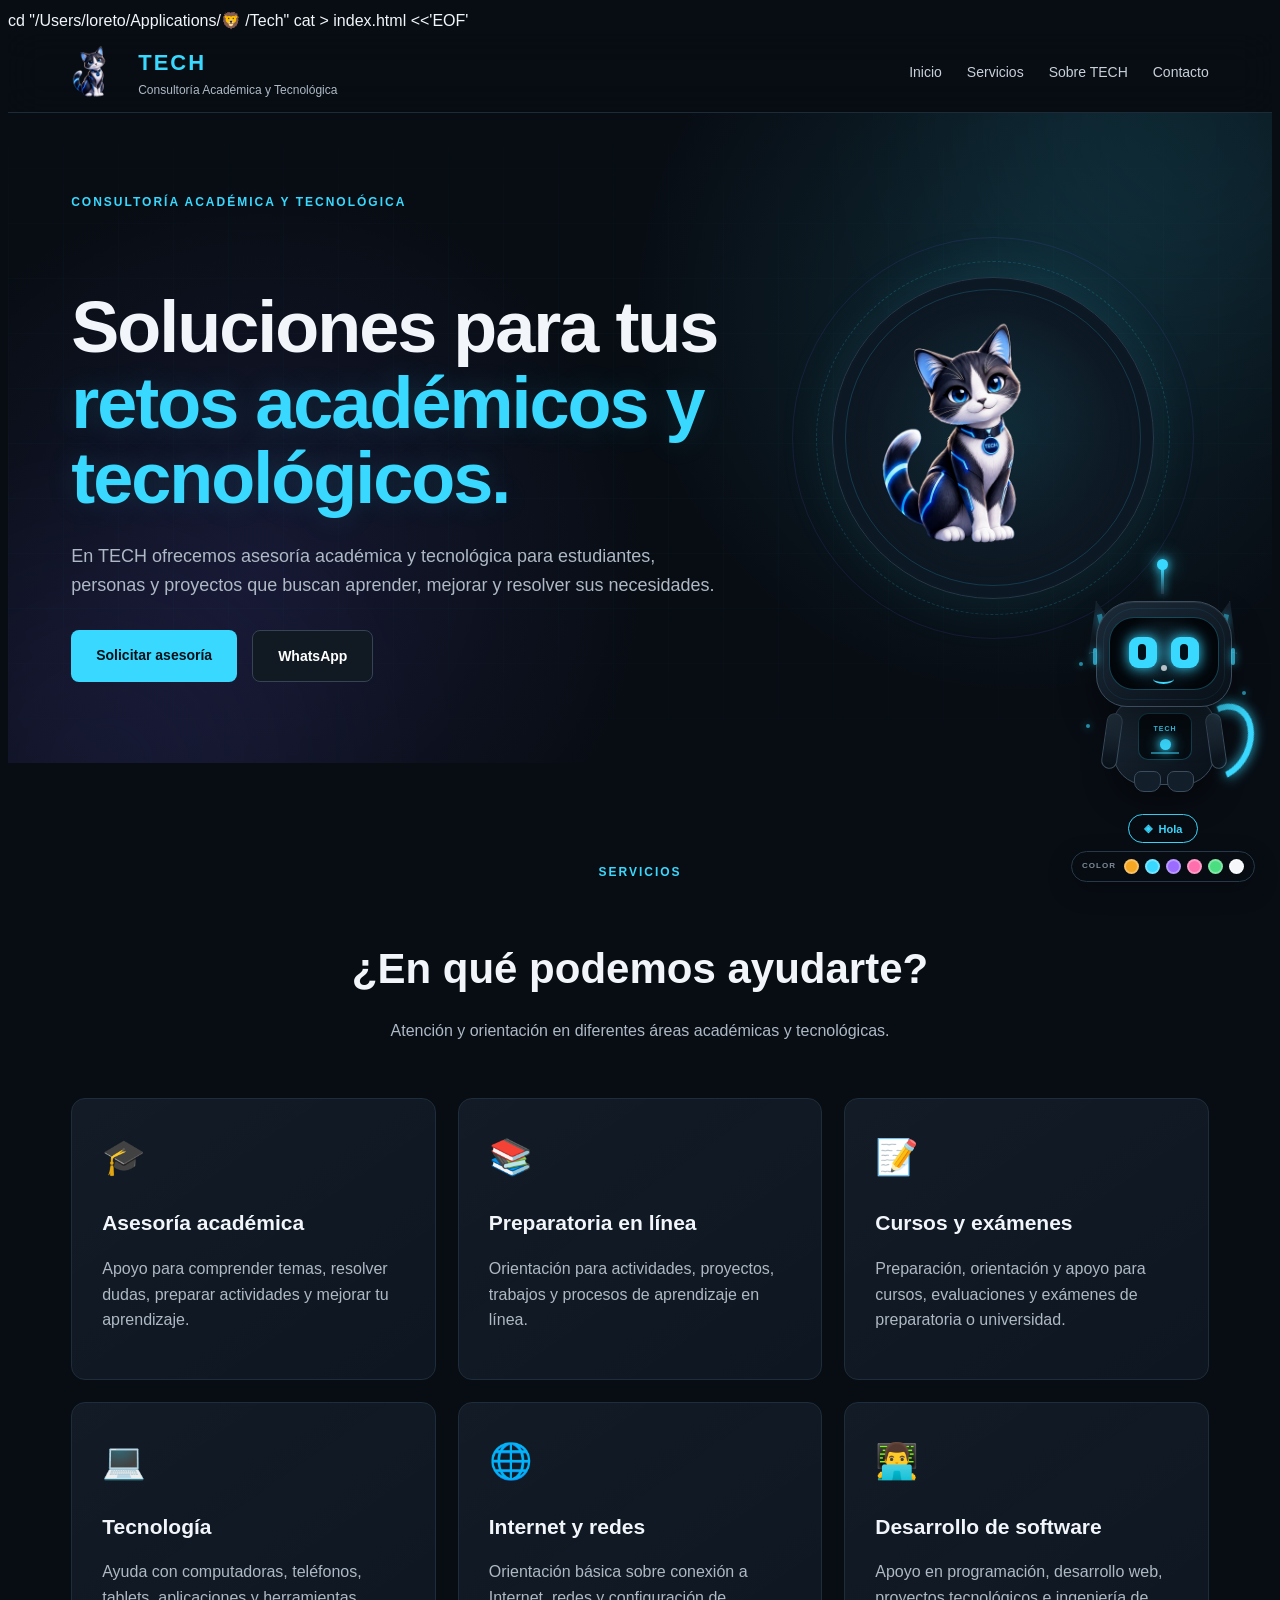
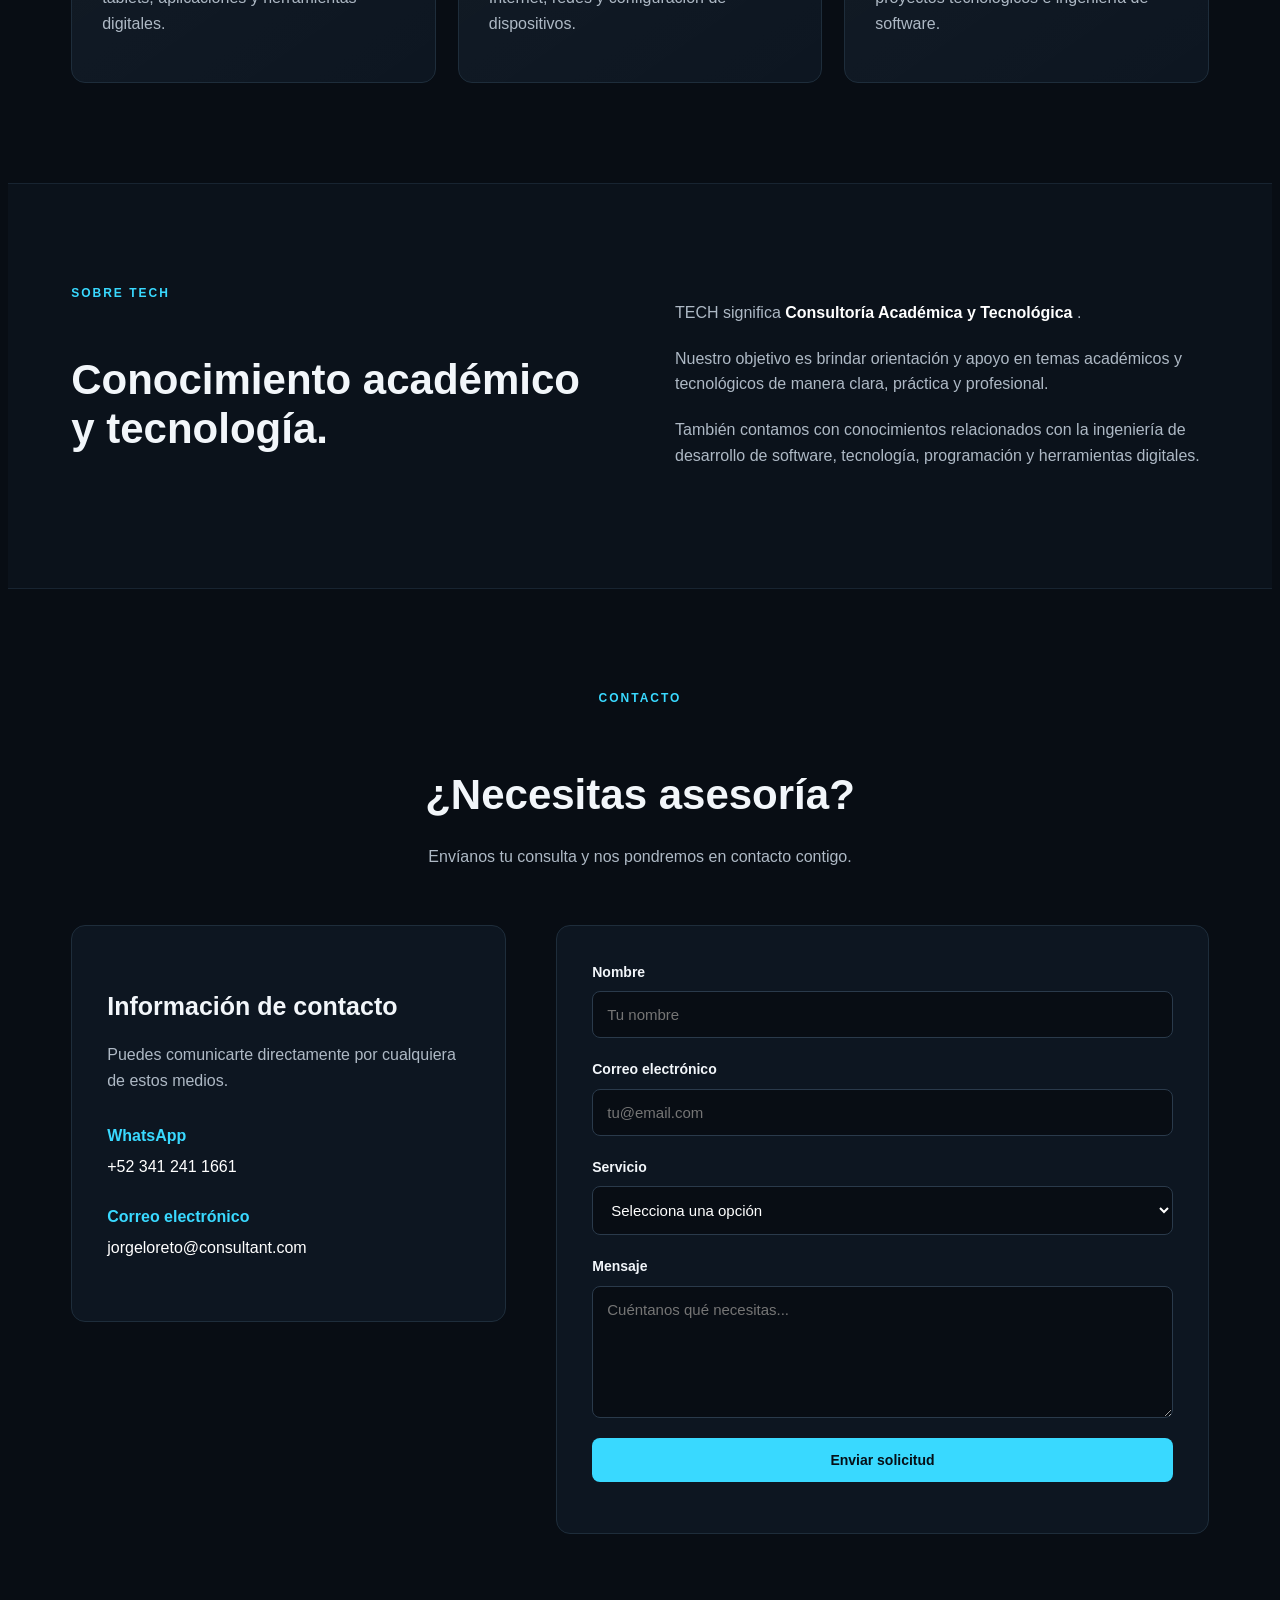
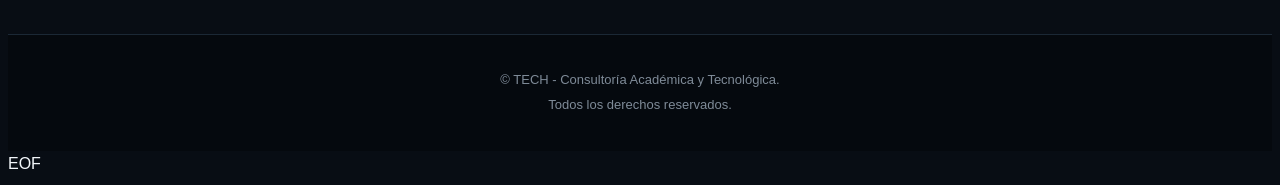
==== commit 22c7fb0f: "Actualizar pagina CAT y agregar logo" ====
--- a/index.html
+++ b/index.html
@@ -1,3 +1,6 @@
+cd "/Users/loreto/Applications/🦁 /Tech"
+
+cat > index.html <<'EOF'
 <!DOCTYPE html>
 <html lang="es">
 <head>
@@ -34,13 +37,11 @@
                 >
 
                 <div class="logo-text">
-
                     <strong>TECH</strong>
 
                     <span>
                         Consultoría Académica y Tecnológica
                     </span>
-
                 </div>
 
             </a>
@@ -64,10 +65,11 @@
 
 
     <!-- =========================================
-         CONTENIDO PRINCIPAL
+         MAIN
     ========================================== -->
 
     <main>
+
 
         <!-- =====================================
              HERO
@@ -83,6 +85,7 @@
 
 
             <div class="container hero-content">
+
 
                 <div class="hero-text">
 
@@ -135,8 +138,6 @@
                 </div>
 
 
-                <!-- LOGO -->
-
                 <div class="hero-logo">
 
                     <div class="logo-circle">
@@ -447,8 +448,6 @@
                     </div>
 
 
-                    <!-- FORMULARIO -->
-
                     <div class="contact-form">
 
                         <form id="contactForm">
@@ -493,31 +492,25 @@
                                     Selecciona una opción
                                 </option>
 
-
                                 <option value="Asesoría académica">
                                     Asesoría académica
                                 </option>
 
-
                                 <option value="Preparatoria en línea">
                                     Preparatoria en línea
                                 </option>
 
-
                                 <option value="Cursos y exámenes">
                                     Cursos y exámenes
                                 </option>
 
-
                                 <option value="Tecnología">
                                     Tecnología
                                 </option>
 
-
                                 <option value="Internet y redes">
                                     Internet y redes
                                 </option>
-
 
                                 <option value="Desarrollo de software">
                                     Desarrollo de software
@@ -560,136 +553,147 @@
 
 
     <!-- =========================================
-         MASCOTA TECNOLÓGICA TECH
+         GATO ANDROIDE TECH
     ========================================== -->
 
     <div
         class="tech-mascot"
         id="catInteractive"
-        style="--cat-color: #39d9ff;"
+        style="--cat-color:#39d9ff;"
     >
-
-
-        <!-- BURBUJA -->
 
         <div
             class="cat-message"
             id="catMessage"
         >
-            ¡Hola! Soy TECH
+            Sistema TECH en línea.
         </div>
 
 
-        <!-- MASCOTA -->
-
-        <div class="tech-bot">
-
-            <div class="bot-aura"></div>
+        <div class="android-cat">
+
+
+            <!-- AURA -->
+
+            <div class="android-aura"></div>
 
 
             <!-- ANTENA -->
 
-            <div class="bot-antenna">
+            <div class="android-antenna">
 
                 <span></span>
 
             </div>
 
 
-            <!-- OREJAS -->
-
-            <div class="bot-ear bot-ear-left"></div>
-
-            <div class="bot-ear bot-ear-right"></div>
+            <!-- OREJA IZQUIERDA -->
+
+            <div class="android-ear ear-left">
+
+                <div class="ear-light"></div>
+
+            </div>
+
+
+            <!-- OREJA DERECHA -->
+
+            <div class="android-ear ear-right">
+
+                <div class="ear-light"></div>
+
+            </div>
 
 
             <!-- CABEZA -->
 
-            <div class="bot-head">
-
-
-                <div class="bot-screen">
-
-
-                    <div class="bot-eye bot-eye-left">
-
-                        <span class="bot-pupil"></span>
+            <div class="android-head">
+
+
+                <div class="android-face">
+
+
+                    <div class="android-eye eye-left">
+
+                        <span class="android-pupil"></span>
 
                     </div>
 
 
-                    <div class="bot-eye bot-eye-right">
-
-                        <span class="bot-pupil"></span>
+                    <div class="android-eye eye-right">
+
+                        <span class="android-pupil"></span>
 
                     </div>
 
 
-                    <div class="bot-nose"></div>
-
-
-                    <div class="bot-mouth">
+                    <div class="android-nose"></div>
+
+
+                    <div class="android-mouth">
 
                         <span></span>
 
                     </div>
 
 
-                    <div class="bot-face-light"></div>
-
-                </div>
-
-
-                <!-- DETALLES LATERALES -->
-
-                <div class="head-detail detail-left"></div>
-
-                <div class="head-detail detail-right"></div>
+                </div>
+
+
+                <div class="head-panel panel-left"></div>
+
+                <div class="head-panel panel-right"></div>
 
             </div>
 
 
             <!-- CUERPO -->
 
-            <div class="bot-body">
-
-                <div class="bot-chest">
-
-                    <span>TECH</span>
-
-                    <div class="chest-line"></div>
-
-                </div>
-
-
-                <div class="bot-arm arm-left"></div>
-
-                <div class="bot-arm arm-right"></div>
-
-
-                <div class="bot-paw paw-left"></div>
-
-                <div class="bot-paw paw-right"></div>
+            <div class="android-body">
+
+
+                <div class="android-chest">
+
+                    <span>
+                        TECH
+                    </span>
+
+                    <div class="energy-core"></div>
+
+                    <div class="chest-detail"></div>
+
+                </div>
+
+
+                <div class="android-arm arm-left"></div>
+
+                <div class="android-arm arm-right"></div>
+
+
+                <div class="android-leg leg-left"></div>
+
+                <div class="android-leg leg-right"></div>
+
 
             </div>
 
 
             <!-- COLA -->
 
-            <div class="bot-tail">
+            <div class="android-tail">
 
                 <span></span>
 
             </div>
 
 
-            <!-- PARTÍCULAS -->
-
-            <div class="bot-particle particle-one"></div>
-
-            <div class="bot-particle particle-two"></div>
-
-            <div class="bot-particle particle-three"></div>
+            <!-- LUCES -->
+
+            <div class="android-light light-one"></div>
+
+            <div class="android-light light-two"></div>
+
+            <div class="android-light light-three"></div>
 
         </div>
 
@@ -704,8 +708,13 @@
                 id="catButton"
                 type="button"
             >
-                <span>◈</span>
+
+                <span>
+                    ◈
+                </span>
+
                 Hola
+
             </button>
 
 
@@ -779,11 +788,9 @@
         <div class="container">
 
             <p>
-
                 © <span id="year"></span>
                 TECH -
                 Consultoría Académica y Tecnológica.
-
             </p>
 
 
@@ -800,3 +807,4 @@
 
 </body>
 </html>
+EOF
--- a/style.css
+++ b/style.css
@@ -55,28 +55,35 @@
     position: sticky;
     top: 0;
     z-index: 1000;
-    background: rgba(8, 13, 20, 0.88);
+
+    background: rgba(8, 13, 20, .88);
+
     border-bottom: 1px solid #1d2a38;
+
     backdrop-filter: blur(18px);
 }
 
 .nav {
     min-height: 78px;
+
     display: flex;
     align-items: center;
     justify-content: space-between;
+
     gap: 30px;
 }
 
 .logo {
     display: flex;
     align-items: center;
+
     gap: 12px;
 }
 
 .logo img {
     width: 55px;
     height: 55px;
+
     object-fit: contain;
 }
 
@@ -87,36 +94,51 @@
 
 .logo-text strong {
     font-size: 22px;
+
     color: var(--tech-cyan);
+
     letter-spacing: 2px;
 }
 
 .logo-text span {
     font-size: 12px;
+
     color: var(--tech-muted);
 }
 
 .menu {
     display: flex;
+
     gap: 25px;
 }
 
 .menu a {
     position: relative;
+
     color: #c8d0d9;
+
     font-size: 14px;
+
     transition: .3s ease;
 }
 
 .menu a::after {
     content: "";
-    position: absolute;
+
+    position: absolute;
+
     left: 0;
     bottom: -8px;
+
     width: 0;
     height: 2px;
+
     background: var(--tech-cyan);
-    box-shadow: 0 0 10px rgba(57, 217, 255, .7);
+
+    box-shadow:
+        0 0 10px
+        rgba(57,217,255,.7);
+
     transition: .3s ease;
 }
 
@@ -135,20 +157,24 @@
 
 .hero {
     position: relative;
+
     min-height: 650px;
+
     display: flex;
     align-items: center;
+
     overflow: hidden;
 
     background:
         radial-gradient(
             circle at 80% 30%,
-            rgba(57, 217, 255, .12),
+            rgba(57,217,255,.12),
             transparent 35%
         ),
+
         radial-gradient(
             circle at 20% 70%,
-            rgba(120, 103, 255, .12),
+            rgba(120,103,255,.12),
             transparent 35%
         );
 }
@@ -156,49 +182,59 @@
 .hero-grid {
     position: absolute;
     inset: 0;
+
     opacity: .22;
 
     background-image:
         linear-gradient(
-            rgba(57, 217, 255, .08) 1px,
+            rgba(57,217,255,.08) 1px,
             transparent 1px
         ),
+
         linear-gradient(
             90deg,
-            rgba(57, 217, 255, .08) 1px,
+            rgba(57,217,255,.08) 1px,
             transparent 1px
         );
 
     background-size: 55px 55px;
 
-    mask-image: linear-gradient(
-        to bottom,
-        transparent,
-        black 20%,
-        black 75%,
-        transparent
-    );
+    mask-image:
+        linear-gradient(
+            to bottom,
+            transparent,
+            black 20%,
+            black 75%,
+            transparent
+        );
 }
 
 .hero-glow {
     position: absolute;
+
     width: 400px;
     height: 400px;
+
     border-radius: 50%;
+
     filter: blur(100px);
+
     opacity: .09;
+
     pointer-events: none;
 }
 
 .glow-one {
     top: -180px;
     right: -100px;
+
     background: var(--tech-cyan);
 }
 
 .glow-two {
     bottom: -200px;
     left: -100px;
+
     background: var(--tech-purple);
 }
 
@@ -207,8 +243,13 @@
     z-index: 2;
 
     display: grid;
-    grid-template-columns: 1.2fr .8fr;
+
+    grid-template-columns:
+        1.2fr
+        .8fr;
+
     align-items: center;
+
     gap: 60px;
 }
 
@@ -219,80 +260,115 @@
 
 .tag {
     display: inline-block;
+
     color: var(--tech-cyan);
+
     font-size: 12px;
     font-weight: bold;
+
     letter-spacing: 2px;
+
     margin-bottom: 18px;
 }
 
 .hero h1 {
-    font-size: clamp(42px, 6vw, 72px);
+    font-size:
+        clamp(
+            42px,
+            6vw,
+            72px
+        );
+
     line-height: 1.05;
+
     margin-bottom: 25px;
+
     letter-spacing: -2px;
 }
 
 .hero h1 span {
     display: block;
+
     color: var(--tech-cyan);
-    text-shadow: 0 0 30px rgba(57, 217, 255, .15);
+
+    text-shadow:
+        0 0 30px
+        rgba(57,217,255,.15);
 }
 
 .hero p {
     max-width: 650px;
+
     color: var(--tech-muted);
+
     font-size: 18px;
+
     margin-bottom: 30px;
 }
 
 .hero-buttons {
     display: flex;
+
     gap: 15px;
+
     flex-wrap: wrap;
 }
 
 .btn {
     display: inline-block;
+
     padding: 14px 25px;
+
     border-radius: 8px;
+
     border: none;
+
     cursor: pointer;
+
     font-weight: bold;
+
     font-size: 14px;
+
     transition: .3s ease;
 }
 
 .btn.primary {
     background: var(--tech-cyan);
+
     color: #061018;
-    box-shadow: 0 0 0 rgba(57, 217, 255, 0);
 }
 
 .btn.primary:hover {
-    transform: translateY(-3px);
+    transform:
+        translateY(-3px);
+
     box-shadow:
-        0 10px 30px rgba(57, 217, 255, .25);
+        0 10px 30px
+        rgba(57,217,255,.25);
 }
 
 .btn.secondary {
     border: 1px solid #344454;
+
     color: #ffffff;
+
     background: #111923;
 }
 
 .btn.secondary:hover {
     border-color: var(--tech-cyan);
+
     color: var(--tech-cyan);
 }
 
 
 /* =========================================
-   LOGO HERO
+   LOGO
 ========================================= */
 
 .hero-logo {
     display: flex;
+
     justify-content: center;
 }
 
@@ -305,35 +381,45 @@
     border-radius: 50%;
 
     display: flex;
+
     justify-content: center;
     align-items: center;
 
     background:
         radial-gradient(
             circle,
-            rgba(57, 217, 255, .08),
+            rgba(57,217,255,.08),
             #0d1621 65%
         );
 
     border: 1px solid #263849;
 
     box-shadow:
-        0 0 60px rgba(57, 217, 255, .10),
-        inset 0 0 50px rgba(57, 217, 255, .04);
+        0 0 60px
+        rgba(57,217,255,.10),
+
+        inset 0 0 50px
+        rgba(57,217,255,.04);
 }
 
 .logo-circle img {
     position: relative;
+
     z-index: 3;
+
     width: 75%;
     height: 75%;
+
     object-fit: contain;
 }
 
 .logo-ring {
     position: absolute;
+
     border-radius: 50%;
-    border: 1px solid rgba(57, 217, 255, .18);
+
+    border: 1px solid
+        rgba(57,217,255,.18);
 }
 
 .ring-one {
@@ -344,18 +430,28 @@
 .ring-two {
     width: 110%;
     height: 110%;
+
     border-style: dashed;
-    animation: logoRotate 20s linear infinite;
+
+    animation:
+        logoRotate
+        20s linear infinite;
 }
 
 .ring-three {
     width: 125%;
     height: 125%;
-    border-color: rgba(120, 103, 255, .12);
-    animation: logoRotateReverse 28s linear infinite;
+
+    border-color:
+        rgba(120,103,255,.12);
+
+    animation:
+        logoRotateReverse
+        28s linear infinite;
 }
 
 @keyframes logoRotate {
+
     from {
         transform: rotate(0);
     }
@@ -363,9 +459,11 @@
     to {
         transform: rotate(360deg);
     }
+
 }
 
 @keyframes logoRotateReverse {
+
     from {
         transform: rotate(360deg);
     }
@@ -373,6 +471,7 @@
     to {
         transform: rotate(0);
     }
+
 }
 
 
@@ -386,12 +485,16 @@
 
 .section-title {
     text-align: center;
+
     max-width: 750px;
-    margin: 0 auto 55px;
+
+    margin:
+        0 auto 55px;
 }
 
 .section-title h2 {
     font-size: 42px;
+
     margin-bottom: 15px;
 }
 
@@ -406,12 +509,16 @@
 
 .services-grid {
     display: grid;
-    grid-template-columns: repeat(3, 1fr);
+
+    grid-template-columns:
+        repeat(3, 1fr);
+
     gap: 22px;
 }
 
 .service-card {
     position: relative;
+
     overflow: hidden;
 
     padding: 30px;
@@ -419,12 +526,16 @@
     background:
         linear-gradient(
             145deg,
-            rgba(255, 255, 255, .025),
+            rgba(255,255,255,.025),
             transparent
         ),
+
         var(--tech-card);
 
-    border: 1px solid var(--tech-border);
+    border:
+        1px solid
+        var(--tech-border);
+
     border-radius: 14px;
 
     transition: .3s ease;
@@ -432,24 +543,31 @@
 
 .service-card::before {
     content: "";
-    position: absolute;
+
+    position: absolute;
+
     top: 0;
     left: 0;
 
     width: 0;
     height: 2px;
 
-    background: var(--tech-cyan);
+    background:
+        var(--tech-cyan);
 
     transition: .35s ease;
 }
 
 .service-card:hover {
-    transform: translateY(-6px);
-    border-color: rgba(57, 217, 255, .55);
+    transform:
+        translateY(-6px);
+
+    border-color:
+        rgba(57,217,255,.55);
 
     box-shadow:
-        0 20px 45px rgba(0, 0, 0, .28);
+        0 20px 45px
+        rgba(0,0,0,.28);
 }
 
 .service-card:hover::before {
@@ -458,11 +576,13 @@
 
 .service-icon {
     font-size: 35px;
+
     margin-bottom: 18px;
 }
 
 .service-card h3 {
     font-size: 21px;
+
     margin-bottom: 12px;
 }
 
@@ -477,24 +597,34 @@
 
 .about {
     background: #0b121b;
-    border-top: 1px solid #182431;
-    border-bottom: 1px solid #182431;
+
+    border-top:
+        1px solid #182431;
+
+    border-bottom:
+        1px solid #182431;
 }
 
 .about-content {
     display: grid;
-    grid-template-columns: 1fr 1fr;
+
+    grid-template-columns:
+        1fr 1fr;
+
     gap: 70px;
+
     align-items: start;
 }
 
 .about h2 {
     font-size: 42px;
+
     line-height: 1.15;
 }
 
 .about p {
     color: var(--tech-muted);
+
     margin-bottom: 20px;
 }
 
@@ -509,33 +639,47 @@
 
 .contact-grid {
     display: grid;
-    grid-template-columns: .8fr 1.2fr;
+
+    grid-template-columns:
+        .8fr 1.2fr;
+
     gap: 50px;
+
     align-items: start;
 }
 
 .contact-info,
 .contact-form {
     background: var(--tech-card);
+
     padding: 35px;
+
     border-radius: 14px;
-    border: 1px solid var(--tech-border);
+
+    border:
+        1px solid
+        var(--tech-border);
 }
 
 .contact-info h3 {
     font-size: 25px;
+
     margin-bottom: 15px;
 }
 
 .contact-info > p {
     color: var(--tech-muted);
+
     margin-bottom: 30px;
 }
 
 .contact-item {
     display: flex;
+
     flex-direction: column;
+
     gap: 5px;
+
     margin-bottom: 25px;
 }
 
@@ -558,12 +702,15 @@
 
 .contact-form form {
     display: flex;
+
     flex-direction: column;
 }
 
 .contact-form label {
     margin-bottom: 8px;
+
     font-weight: bold;
+
     font-size: 14px;
 }
 
@@ -571,16 +718,22 @@
 .contact-form select,
 .contact-form textarea {
     width: 100%;
+
     padding: 14px;
+
     margin-bottom: 20px;
 
-    border: 1px solid #2a3a4b;
+    border:
+        1px solid #2a3a4b;
+
     border-radius: 8px;
 
     background: #080d14;
+
     color: #ffffff;
 
     font-size: 15px;
+
     outline: none;
 
     transition: .25s ease;
@@ -589,10 +742,12 @@
 .contact-form input:focus,
 .contact-form select:focus,
 .contact-form textarea:focus {
-    border-color: var(--tech-cyan);
+    border-color:
+        var(--tech-cyan);
 
     box-shadow:
-        0 0 0 3px rgba(57, 217, 255, .07);
+        0 0 0 3px
+        rgba(57,217,255,.07);
 }
 
 .contact-form textarea {
@@ -606,72 +761,85 @@
 
 .footer {
     padding: 30px 0;
+
     background: #05090e;
-    border-top: 1px solid #1b2835;
+
+    border-top:
+        1px solid #1b2835;
+
     text-align: center;
 }
 
 .footer p {
     color: #7f8b98;
+
     font-size: 13px;
+
     margin: 5px;
 }
 
 
 /* =========================================
-   MASCOTA TECNOLÓGICA
+   GATO ANDROIDE TECH
 ========================================= */
 
 .tech-mascot {
     --cat-color: #39d9ff;
 
     position: fixed;
-    right: 24px;
-    bottom: 20px;
+
+    right: 22px;
+    bottom: 18px;
 
     width: 190px;
 
     z-index: 9999;
 
     user-select: none;
+
     cursor: pointer;
 }
 
 
 /* =========================================
-   BURBUJA
+   MENSAJE
 ========================================= */
 
 .cat-message {
     position: absolute;
 
     right: 0;
-    bottom: 285px;
-
-    width: 220px;
+    bottom: 275px;
+
+    width: 225px;
 
     padding: 12px 16px;
 
     background:
         linear-gradient(
             145deg,
-            rgba(17, 25, 35, .98),
-            rgba(8, 13, 20, .98)
+            #111c29,
+            #080f17
         );
 
     color: #ffffff;
 
-    border: 1px solid rgba(57, 217, 255, .45);
-
-    border-radius: 12px;
+    border:
+        1px solid
+        rgba(57,217,255,.45);
+
+    border-radius: 10px;
 
     text-align: center;
 
     font-size: 12px;
 
     box-shadow:
-        0 15px 40px rgba(0, 0, 0, .4),
-        0 0 25px rgba(57, 217, 255, .08);
+        0 15px 40px
+        rgba(0,0,0,.45),
+
+        0 0 25px
+        rgba(57,217,255,.08);
 
     opacity: 0;
 
@@ -684,25 +852,6 @@
     pointer-events: none;
 }
 
-.cat-message::after {
-    content: "";
-
-    position: absolute;
-
-    right: 35px;
-    bottom: -7px;
-
-    width: 12px;
-    height: 12px;
-
-    background: #0c141e;
-
-    border-right: 1px solid rgba(57, 217, 255, .45);
-    border-bottom: 1px solid rgba(57, 217, 255, .45);
-
-    transform: rotate(45deg);
-}
-
 .cat-message.show {
     opacity: 1;
 
@@ -711,12 +860,36 @@
         scale(1);
 }
 
+.cat-message::after {
+    content: "";
+
+    position: absolute;
+
+    right: 30px;
+    bottom: -7px;
+
+    width: 12px;
+    height: 12px;
+
+    background: #0b141e;
+
+    border-right:
+        1px solid
+        rgba(57,217,255,.45);
+
+    border-bottom:
+        1px solid
+        rgba(57,217,255,.45);
+
+    transform: rotate(45deg);
+}
+
 
 /* =========================================
-   ROBOT / GATO
+   ANDROID CAT
 ========================================= */
 
-.tech-bot {
+.android-cat {
     position: relative;
 
     width: 170px;
@@ -725,26 +898,21 @@
     margin: auto;
 
     animation:
-        mascotFloat 4s ease-in-out infinite;
-
-    filter:
-        drop-shadow(
-            0 0 12px
-            rgba(57, 217, 255, .08)
-        );
+        androidFloat
+        4s ease-in-out infinite;
 }
 
 
 /* AURA */
 
-.bot-aura {
-    position: absolute;
-
-    left: 25px;
+.android-aura {
+    position: absolute;
+
+    left: 20px;
     top: 35px;
 
-    width: 120px;
-    height: 120px;
+    width: 130px;
+    height: 150px;
 
     border-radius: 50%;
 
@@ -752,12 +920,12 @@
         radial-gradient(
             circle,
             var(--cat-color),
-            transparent 65%
+            transparent 68%
         );
 
-    opacity: .08;
-
-    filter: blur(15px);
+    opacity: .07;
+
+    filter: blur(18px);
 
     transition:
         background .4s ease;
@@ -766,14 +934,14 @@
 
 /* ANTENA */
 
-.bot-antenna {
-    position: absolute;
-
-    left: 81px;
+.android-antenna {
+    position: absolute;
+
+    left: 83px;
     top: 0;
 
     width: 3px;
-    height: 25px;
+    height: 28px;
 
     background:
         linear-gradient(
@@ -783,14 +951,13 @@
         );
 
     box-shadow:
-        0 0 10px var(--cat-color);
-
-    transition:
-        background .4s ease,
-        box-shadow .4s ease;
-}
-
-.bot-antenna span {
+        0 0 10px
+        var(--cat-color);
+
+    transition: .4s ease;
+}
+
+.android-antenna span {
     position: absolute;
 
     left: -4px;
@@ -801,67 +968,52 @@
 
     border-radius: 50%;
 
-    background: var(--cat-color);
+    background:
+        var(--cat-color);
 
     box-shadow:
-        0 0 10px var(--cat-color),
-        0 0 20px var(--cat-color);
+        0 0 10px
+        var(--cat-color),
+
+        0 0 20px
+        var(--cat-color);
 
     animation:
-        antennaPulse 1.8s ease-in-out infinite;
-
-    transition:
-        background .4s ease,
-        box-shadow .4s ease;
+        antennaPulse
+        1.8s ease-in-out infinite;
+
+    transition: .4s ease;
 }
 
 
 /* OREJAS */
 
-.bot-ear {
-    position: absolute;
-
-    top: 35px;
-
-    width: 34px;
-    height: 45px;
+.android-ear {
+    position: absolute;
+
+    top: 34px;
+
+    width: 38px;
+    height: 48px;
 
     background:
         linear-gradient(
             145deg,
-            #111d29,
-            #0b121b
+            #1a2836,
+            #080f17
         );
 
-    border: 2px solid var(--cat-color);
-
-    transition:
-        border-color .4s ease,
-        box-shadow .4s ease;
-}
-
-.bot-ear::after {
-    content: "";
-
-    position: absolute;
-
-    width: 10px;
-    height: 22px;
-
-    top: 9px;
-
-    background:
-        linear-gradient(
-            to bottom,
-            var(--cat-color),
-            transparent
-        );
-
-    opacity: .35;
-}
-
-.bot-ear-left {
-    left: 6px;
+    border:
+        1px solid
+        #3a4c5d;
+
+    transition: .4s ease;
+
+    z-index: 1;
+}
+
+.ear-left {
+    left: 4px;
 
     clip-path:
         polygon(
@@ -870,11 +1022,12 @@
             0 100%
         );
 
-    transform: rotate(-12deg);
-}
-
-.bot-ear-right {
-    right: 6px;
+    transform:
+        rotate(-14deg);
+}
+
+.ear-right {
+    right: 4px;
 
     clip-path:
         polygon(
@@ -883,102 +1036,129 @@
             0 100%
         );
 
-    transform: rotate(12deg);
-}
-
-.bot-ear-left::after {
-    left: 10px;
-}
-
-.bot-ear-right::after {
-    right: 10px;
+    transform:
+        rotate(14deg);
+}
+
+.ear-light {
+    position: absolute;
+
+    left: 50%;
+    top: 13px;
+
+    width: 5px;
+    height: 22px;
+
+    transform:
+        translateX(-50%);
+
+    background:
+        var(--cat-color);
+
+    opacity: .55;
+
+    box-shadow:
+        0 0 8px
+        var(--cat-color);
+
+    transition: .4s ease;
 }
 
 
 /* CABEZA */
 
-.bot-head {
-    position: absolute;
-
-    left: 20px;
-    top: 34px;
-
-    width: 130px;
-    height: 105px;
+.android-head {
+    position: absolute;
+
+    left: 18px;
+    top: 35px;
+
+    width: 134px;
+    height: 104px;
+
+    border-radius:
+        38px 38px
+        31px 31px;
 
     background:
         linear-gradient(
             145deg,
-            #172331,
-            #0a1119
+            #1c2b39,
+            #080f17
         );
 
-    border: 1px solid #304354;
-
-    border-radius: 42px 42px 34px 34px;
+    border:
+        1px solid #3a4c5d;
 
     box-shadow:
-        inset 0 1px 0 rgba(255,255,255,.04),
-        0 15px 35px rgba(0,0,0,.4);
-
-    transition:
-        border-color .4s ease,
-        box-shadow .4s ease;
-}
-
-.bot-head::before {
+        inset 0 1px 0
+        rgba(255,255,255,.06),
+
+        0 18px 35px
+        rgba(0,0,0,.42);
+
+    transition: .4s ease;
+
+    z-index: 2;
+}
+
+.android-head::before {
     content: "";
 
     position: absolute;
 
-    inset: 7px;
-
-    border-radius: 36px 36px 28px 28px;
-
-    border: 1px solid rgba(57, 217, 255, .08);
-
-    pointer-events: none;
-}
-
-
-/* PANTALLA */
-
-.bot-screen {
+    inset: 6px;
+
+    border-radius:
+        33px 33px
+        26px 26px;
+
+    border:
+        1px solid
+        rgba(57,217,255,.08);
+}
+
+
+/* CARA */
+
+.android-face {
     position: absolute;
 
     left: 12px;
     top: 15px;
 
-    width: 106px;
-    height: 70px;
-
-    border-radius: 27px;
+    width: 108px;
+    height: 71px;
+
+    border-radius: 25px;
 
     background:
         radial-gradient(
             circle at center,
-            rgba(57, 217, 255, .09),
-            #060b11 70%
+            rgba(57,217,255,.09),
+            #040a10 70%
         );
 
-    border: 1px solid rgba(57, 217, 255, .25);
+    border:
+        1px solid
+        rgba(57,217,255,.28);
 
     box-shadow:
-        inset 0 0 20px rgba(0,0,0,.6);
+        inset 0 0 20px
+        rgba(0,0,0,.7);
 
     overflow: hidden;
 
-    transition:
-        border-color .4s ease;
+    transition: .4s ease;
 }
 
 
 /* OJOS */
 
-.bot-eye {
-    position: absolute;
-
-    top: 21px;
+.android-eye {
+    position: absolute;
+
+    top: 19px;
 
     width: 28px;
     height: 31px;
@@ -986,320 +1166,328 @@
     border-radius: 9px;
 
     background:
+        var(--cat-color);
+
+    box-shadow:
+        0 0 13px
+        var(--cat-color);
+
+    overflow: hidden;
+
+    transition: .4s ease;
+}
+
+.eye-left {
+    left: 19px;
+}
+
+.eye-right {
+    right: 19px;
+}
+
+.android-pupil {
+    position: absolute;
+
+    left: 9px;
+    top: 7px;
+
+    width: 8px;
+    height: 16px;
+
+    border-radius: 6px;
+
+    background:
+        #021019;
+}
+
+
+/* NARIZ */
+
+.android-nose {
+    position: absolute;
+
+    left: 51px;
+    top: 47px;
+
+    width: 6px;
+    height: 6px;
+
+    border-radius: 50%;
+
+    background: #ffffff;
+
+    opacity: .7;
+}
+
+
+/* BOCA */
+
+.android-mouth {
+    position: absolute;
+
+    left: 43px;
+    top: 56px;
+
+    width: 21px;
+    height: 8px;
+
+    border-bottom:
+        2px solid
+        var(--cat-color);
+
+    border-radius:
+        0 0 50% 50%;
+
+    transition: .4s ease;
+}
+
+
+/* PANELES */
+
+.head-panel {
+    position: absolute;
+
+    top: 46px;
+
+    width: 4px;
+    height: 17px;
+
+    border-radius: 5px;
+
+    background:
+        var(--cat-color);
+
+    box-shadow:
+        0 0 8px
+        var(--cat-color);
+
+    opacity: .7;
+
+    transition: .4s ease;
+}
+
+.panel-left {
+    left: -4px;
+}
+
+.panel-right {
+    right: -4px;
+}
+
+
+/* =========================================
+   CUERPO
+========================================= */
+
+.android-body {
+    position: absolute;
+
+    left: 35px;
+    top: 133px;
+
+    width: 100px;
+    height: 84px;
+
+    border-radius:
+        25px 25px
+        32px 32px;
+
+    background:
         linear-gradient(
             145deg,
-            var(--cat-color),
-            rgba(57,217,255,.35)
+            #1b2a38,
+            #080f17
         );
 
+    border:
+        1px solid #3a4c5d;
+
     box-shadow:
-        0 0 12px var(--cat-color);
-
-    overflow: hidden;
-
-    transition:
-        background .4s ease,
-        box-shadow .4s ease;
-}
-
-.bot-eye-left {
-    left: 20px;
-}
-
-.bot-eye-right {
-    right: 20px;
-}
-
-.bot-pupil {
-    position: absolute;
-
-    width: 9px;
-    height: 16px;
-
-    left: 9px;
-    top: 7px;
-
-    border-radius: 6px;
-
-    background: #031018;
-
-    box-shadow:
-        0 0 4px rgba(255,255,255,.2);
-}
-
-
-/* NARIZ */
-
-.bot-nose {
-    position: absolute;
-
-    left: 50px;
-    top: 47px;
-
-    width: 7px;
-    height: 7px;
-
-    border-radius: 50%;
-
-    background: #ffffff;
-
-    opacity: .65;
-}
-
-
-/* BOCA */
-
-.bot-mouth {
-    position: absolute;
-
-    left: 43px;
-    top: 57px;
-
-    width: 20px;
-    height: 7px;
-
-    border-bottom:
-        2px solid
-        var(--cat-color);
-
-    border-radius: 0 0 50% 50%;
-
-    transition:
-        border-color .4s ease;
-}
-
-
-/* LUZ DE PANTALLA */
-
-.bot-face-light {
-    position: absolute;
-
-    right: -10px;
-    top: 10px;
-
-    width: 40px;
-    height: 40px;
-
-    background:
-        var(--cat-color);
-
-    opacity: .04;
-
-    filter: blur(10px);
-}
-
-
-/* DETALLES */
-
-.head-detail {
-    position: absolute;
-
-    top: 48px;
-
-    width: 5px;
-    height: 16px;
-
-    border-radius: 5px;
-
-    background: var(--cat-color);
-
-    opacity: .65;
-
-    box-shadow:
-        0 0 8px var(--cat-color);
-
-    transition:
-        background .4s ease,
-        box-shadow .4s ease;
-}
-
-.detail-left {
-    left: -4px;
-}
-
-.detail-right {
-    right: -4px;
-}
-
-
-/* CUERPO */
-
-.bot-body {
-    position: absolute;
-
-    left: 36px;
-    top: 133px;
-
-    width: 98px;
-    height: 83px;
-
-    border-radius:
-        28px 28px
-        35px 35px;
-
-    background:
-        linear-gradient(
-            145deg,
-            #172331,
-            #091019
-        );
-
-    border:
-        1px solid #304354;
-
-    box-shadow:
-        inset 0 1px 0 rgba(255,255,255,.04),
-        0 15px 30px rgba(0,0,0,.4);
-
-    transition:
-        border-color .4s ease;
+        inset 0 1px 0
+        rgba(255,255,255,.05),
+
+        0 16px 30px
+        rgba(0,0,0,.42);
+
+    transition: .4s ease;
 }
 
 
 /* PECHO */
 
-.bot-chest {
-    position: absolute;
-
-    left: 25px;
-    top: 17px;
-
-    width: 48px;
-    height: 37px;
-
-    border-radius: 9px;
-
-    background: #070d14;
+.android-chest {
+    position: absolute;
+
+    left: 24px;
+    top: 13px;
+
+    width: 52px;
+    height: 45px;
+
+    border-radius: 10px;
+
+    background:
+        #060c12;
 
     border:
         1px solid
-        rgba(57,217,255,.22);
-
-    color: var(--cat-color);
-
-    font-size: 8px;
+        rgba(57,217,255,.25);
+
+    display: flex;
+
+    flex-direction: column;
+
+    align-items: center;
+
+    justify-content: center;
+
+    color:
+        var(--cat-color);
+
+    font-size: 7px;
+
     font-weight: bold;
 
     letter-spacing: 1px;
 
-    display: flex;
-    flex-direction: column;
-    align-items: center;
-    justify-content: center;
+    transition: .4s ease;
+}
+
+.energy-core {
+    width: 11px;
+    height: 11px;
+
+    margin-top: 5px;
+
+    border-radius: 50%;
+
+    background:
+        var(--cat-color);
 
     box-shadow:
-        inset 0 0 12px rgba(57,217,255,.04);
-
-    transition:
-        border-color .4s ease,
-        color .4s ease;
-}
-
-.chest-line {
-    width: 25px;
+        0 0 8px
+        var(--cat-color),
+
+        0 0 15px
+        var(--cat-color);
+
+    animation:
+        corePulse
+        1.7s ease-in-out infinite;
+
+    transition: .4s ease;
+}
+
+.chest-detail {
+    position: absolute;
+
+    bottom: 5px;
+
+    width: 28px;
     height: 2px;
 
-    margin-top: 5px;
-
-    background: var(--cat-color);
-
-    box-shadow:
-        0 0 7px var(--cat-color);
-
-    transition:
-        background .4s ease,
-        box-shadow .4s ease;
+    background:
+        var(--cat-color);
+
+    opacity: .5;
+
+    transition: .4s ease;
 }
 
 
 /* BRAZOS */
 
-.bot-arm {
-    position: absolute;
-
-    top: 15px;
-
-    width: 13px;
-    height: 50px;
+.android-arm {
+    position: absolute;
+
+    top: 13px;
+
+    width: 14px;
+    height: 54px;
 
     border-radius: 10px;
 
     background:
         linear-gradient(
             to bottom,
-            #1b2937,
-            #0a1119
+            #243543,
+            #080f17
         );
 
     border:
-        1px solid #304354;
-
-    transition:
-        border-color .4s ease;
+        1px solid #3a4c5d;
+
+    transition: .4s ease;
 }
 
 .arm-left {
-    left: -9px;
-
-    transform: rotate(8deg);
+    left: -10px;
+
+    transform:
+        rotate(8deg);
 }
 
 .arm-right {
-    right: -9px;
-
-    transform: rotate(-8deg);
-}
-
-
-/* PATAS */
-
-.bot-paw {
-    position: absolute;
-
-    bottom: -7px;
-
-    width: 26px;
-    height: 14px;
-
-    border-radius: 50%;
-
-    background:
-        var(--cat-color);
-
-    box-shadow:
-        0 0 10px rgba(57,217,255,.18);
-
-    transition:
-        background .4s ease,
-        box-shadow .4s ease;
-}
-
-.paw-left {
-    left: 17px;
-}
-
-.paw-right {
-    right: 17px;
-}
-
-
-/* COLA */
-
-.bot-tail {
-    position: absolute;
-
-    right: -2px;
-    bottom: 23px;
-
-    width: 45px;
-    height: 65px;
+    right: -10px;
+
+    transform:
+        rotate(-8deg);
+}
+
+
+/* PIERNAS */
+
+.android-leg {
+    position: absolute;
+
+    bottom: -8px;
+
+    width: 25px;
+    height: 19px;
+
+    border-radius:
+        7px 7px 10px 10px;
+
+    background:
+        #121e2a;
+
+    border:
+        1px solid #3a4c5d;
+
+    transition: .4s ease;
+}
+
+.leg-left {
+    left: 20px;
+}
+
+.leg-right {
+    right: 20px;
+}
+
+
+/* =========================================
+   COLA
+========================================= */
+
+.android-tail {
+    position: absolute;
+
+    right: -4px;
+    bottom: 29px;
+
+    width: 48px;
+    height: 68px;
 
     border:
         6px solid
         var(--cat-color);
 
-    border-left-color: transparent;
-    border-bottom-color: transparent;
+    border-left-color:
+        transparent;
+
+    border-bottom-color:
+        transparent;
 
     border-radius: 50%;
 
@@ -1308,22 +1496,21 @@
 
     filter:
         drop-shadow(
-            0 0 5px
+            0 0 6px
             var(--cat-color)
         );
 
-    transition:
-        border-color .4s ease,
-        filter .4s ease;
-
     animation:
-        tailMove 2.5s ease-in-out infinite;
-}
-
-
-/* PARTÍCULAS */
-
-.bot-particle {
+        tailMove
+        2.5s ease-in-out infinite;
+
+    transition: .4s ease;
+}
+
+
+/* LUCES */
+
+.android-light {
     position: absolute;
 
     width: 4px;
@@ -1331,40 +1518,43 @@
 
     border-radius: 50%;
 
-    background: var(--cat-color);
+    background:
+        var(--cat-color);
 
     box-shadow:
-        0 0 8px var(--cat-color);
-
-    opacity: .6;
-
-    transition:
-        background .4s ease,
-        box-shadow .4s ease;
-}
-
-.particle-one {
-    top: 95px;
-    left: 4px;
+        0 0 8px
+        var(--cat-color);
+
+    opacity: .65;
+
+    transition: .4s ease;
+}
+
+.light-one {
+    top: 96px;
+    left: 1px;
 
     animation:
-        particleFloat 3s ease-in-out infinite;
-}
-
-.particle-two {
-    top: 120px;
-    right: 4px;
+        particleFloat
+        3s ease-in-out infinite;
+}
+
+.light-two {
+    top: 125px;
+    right: 2px;
 
     animation:
-        particleFloat 3.5s ease-in-out infinite .5s;
-}
-
-.particle-three {
-    top: 155px;
-    left: 13px;
+        particleFloat
+        3.5s ease-in-out infinite .5s;
+}
+
+.light-three {
+    top: 158px;
+    left: 8px;
 
     animation:
-        particleFloat 2.8s ease-in-out infinite 1s;
+        particleFloat
+        2.8s ease-in-out infinite 1s;
 }
 
 
@@ -1374,14 +1564,19 @@
 
 .cat-controls {
     display: flex;
+
     flex-direction: column;
+
     align-items: center;
+
     gap: 8px;
 }
 
 .cat-button-interactive {
     display: flex;
+
     align-items: center;
+
     gap: 7px;
 
     margin: 3px auto 0;
@@ -1397,23 +1592,21 @@
     background:
         rgba(8,13,20,.94);
 
-    color: var(--cat-color);
+    color:
+        var(--cat-color);
 
     cursor: pointer;
 
     font-size: 11px;
+
     font-weight: bold;
 
-    transition:
-        .3s ease;
-
-    box-shadow:
-        0 0 15px
-        rgba(57,217,255,.06);
+    transition: .3s ease;
 }
 
 .cat-button-interactive:hover {
-    background: var(--cat-color);
+    background:
+        var(--cat-color);
 
     color: #061018;
 
@@ -1425,18 +1618,16 @@
         rgba(57,217,255,.2);
 }
 
-.cat-button-interactive span {
-    font-size: 10px;
-}
-
 
 /* =========================================
-   SELECTOR DE COLOR
+   SELECTOR COLOR
 ========================================= */
 
 .cat-color-picker {
     display: flex;
+
     align-items: center;
+
     justify-content: center;
 
     gap: 6px;
@@ -1447,21 +1638,22 @@
         rgba(8,13,20,.94);
 
     border:
-        1px solid
-        #263849;
+        1px solid #263849;
 
     border-radius: 20px;
 
     backdrop-filter: blur(10px);
 
     box-shadow:
-        0 8px 25px rgba(0,0,0,.25);
+        0 8px 25px
+        rgba(0,0,0,.25);
 }
 
 .cat-color-picker span {
     color: #7f8b98;
 
     font-size: 8px;
+
     font-weight: bold;
 
     letter-spacing: 1px;
@@ -1487,14 +1679,16 @@
 }
 
 .color-option:hover {
-    transform: scale(1.3);
+    transform:
+        scale(1.3);
 
     border-color:
         #ffffff;
 }
 
 .color-option.active {
-    transform: scale(1.2);
+    transform:
+        scale(1.2);
 
     border-color:
         var(--cat-color);
@@ -1533,18 +1727,20 @@
 
 
 /* =========================================
-   ANIMACIONES MASCOTA
+   ANIMACIONES ANDROIDE
 ========================================= */
 
-@keyframes mascotFloat {
+@keyframes androidFloat {
 
     0%,
     100% {
-        transform: translateY(0);
+        transform:
+            translateY(0);
     }
 
     50% {
-        transform: translateY(-7px);
+        transform:
+            translateY(-7px);
     }
 
 }
@@ -1553,12 +1749,35 @@
 
     0%,
     100% {
-        transform: scale(1);
+        transform:
+            scale(1);
+
         opacity: .7;
     }
 
     50% {
-        transform: scale(1.25);
+        transform:
+            scale(1.25);
+
+        opacity: 1;
+    }
+
+}
+
+@keyframes corePulse {
+
+    0%,
+    100% {
+        transform:
+            scale(1);
+
+        opacity: .7;
+    }
+
+    50% {
+        transform:
+            scale(1.2);
+
         opacity: 1;
     }
 
@@ -1585,37 +1804,20 @@
     100% {
         transform:
             translateY(0);
+
         opacity: .3;
     }
 
     50% {
         transform:
             translateY(-12px);
+
         opacity: .9;
     }
 
 }
 
-
-/* =========================================
-   ANIMACIÓN AL INTERACTUAR
-========================================= */
-
-.tech-mascot.jump .tech-bot {
-    animation:
-        mascotJump .7s ease;
-}
-
-.tech-mascot.color-changing .bot-head,
-.tech-mascot.color-changing .bot-body {
-    box-shadow:
-        0 0 30px
-        rgba(57,217,255,.2),
-        inset 0 1px 0
-        rgba(255,255,255,.05);
-}
-
-@keyframes mascotJump {
+@keyframes androidJump {
 
     0% {
         transform:
@@ -1625,7 +1827,7 @@
 
     35% {
         transform:
-            translateY(-28px)
+            translateY(-30px)
             rotate(-3deg);
     }
 
@@ -1643,6 +1845,12 @@
 
 }
 
+.tech-mascot.jump .android-cat {
+    animation:
+        androidJump
+        .7s ease;
+}
+
 
 /* =========================================
    RESPONSIVE
@@ -1656,6 +1864,7 @@
 
     .hero-content {
         grid-template-columns: 1fr;
+
         text-align: center;
     }
 
@@ -1678,11 +1887,13 @@
     }
 
     .services-grid {
-        grid-template-columns: repeat(2, 1fr);
+        grid-template-columns:
+            repeat(2, 1fr);
     }
 
     .about-content {
         grid-template-columns: 1fr;
+
         gap: 30px;
     }
 
@@ -1697,11 +1908,13 @@
 
     .nav {
         flex-direction: column;
+
         padding: 15px 0;
     }
 
     .menu {
         flex-wrap: wrap;
+
         justify-content: center;
     }
 
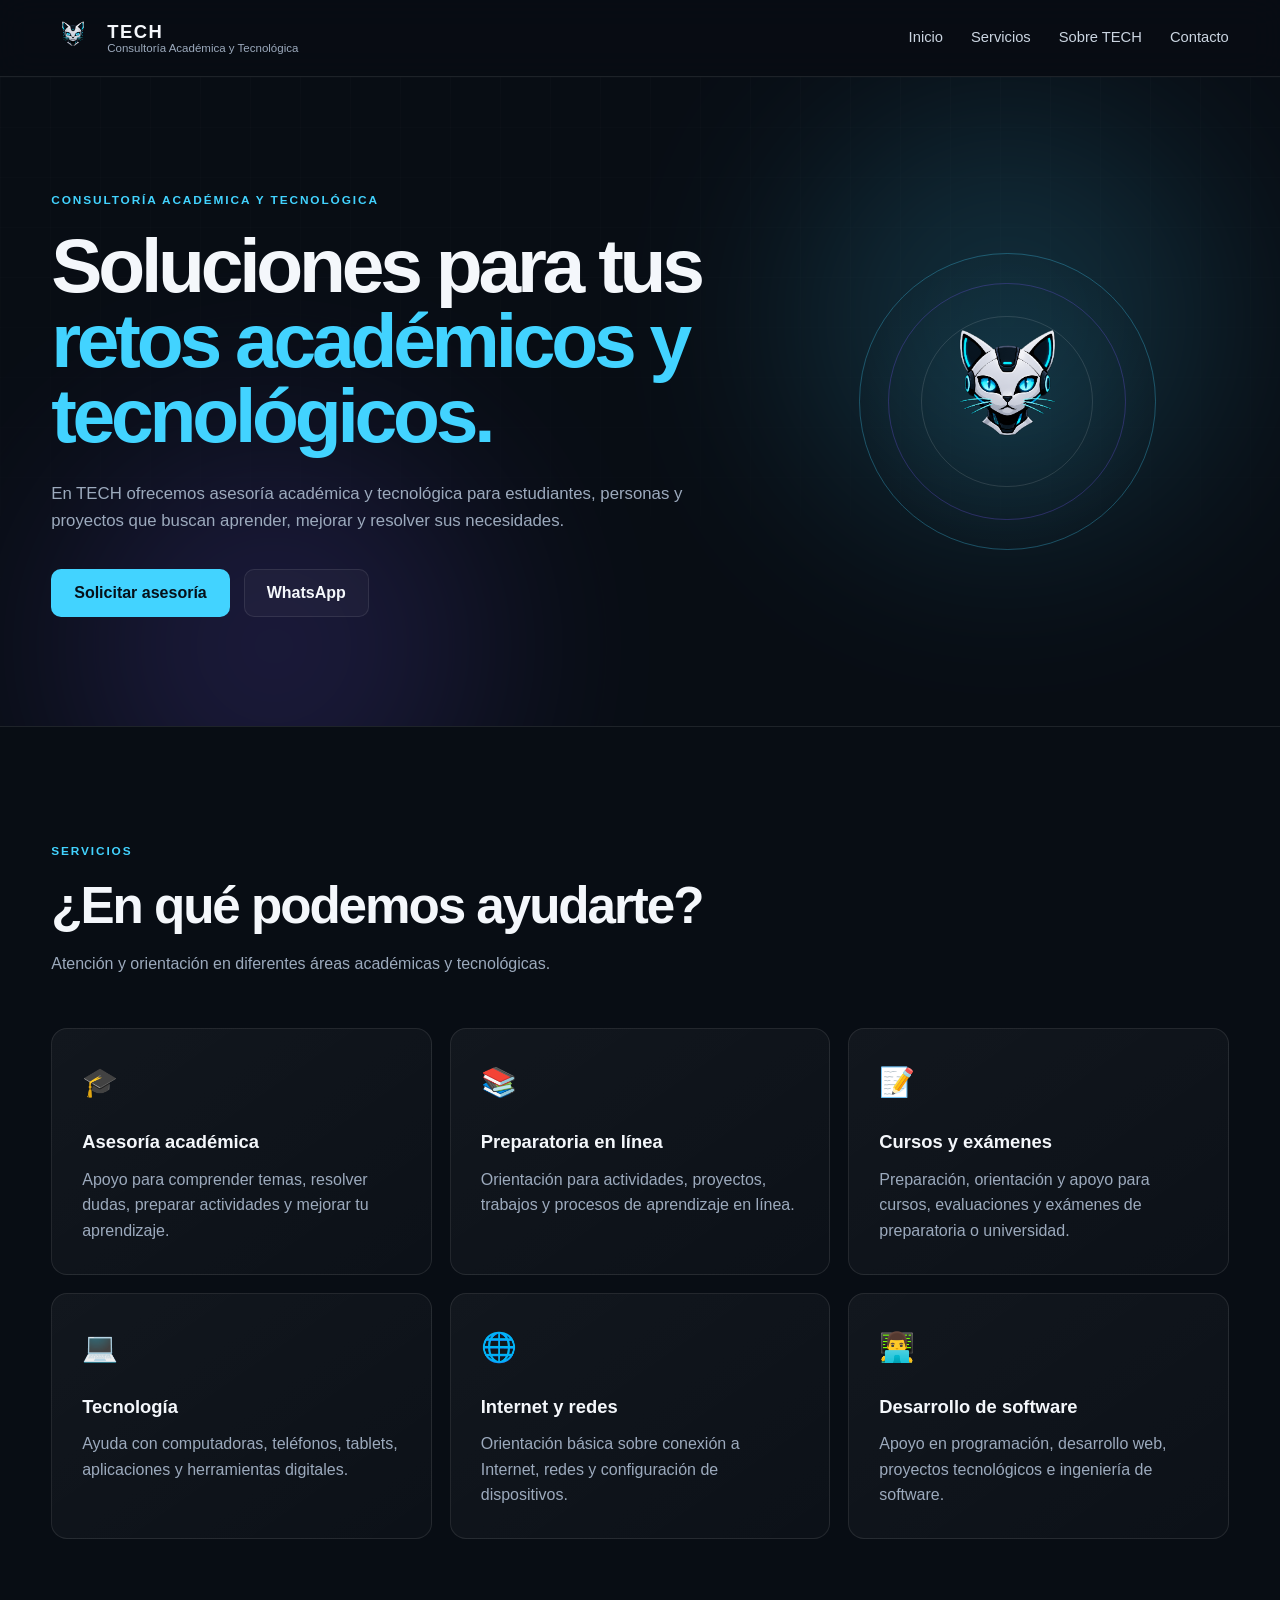
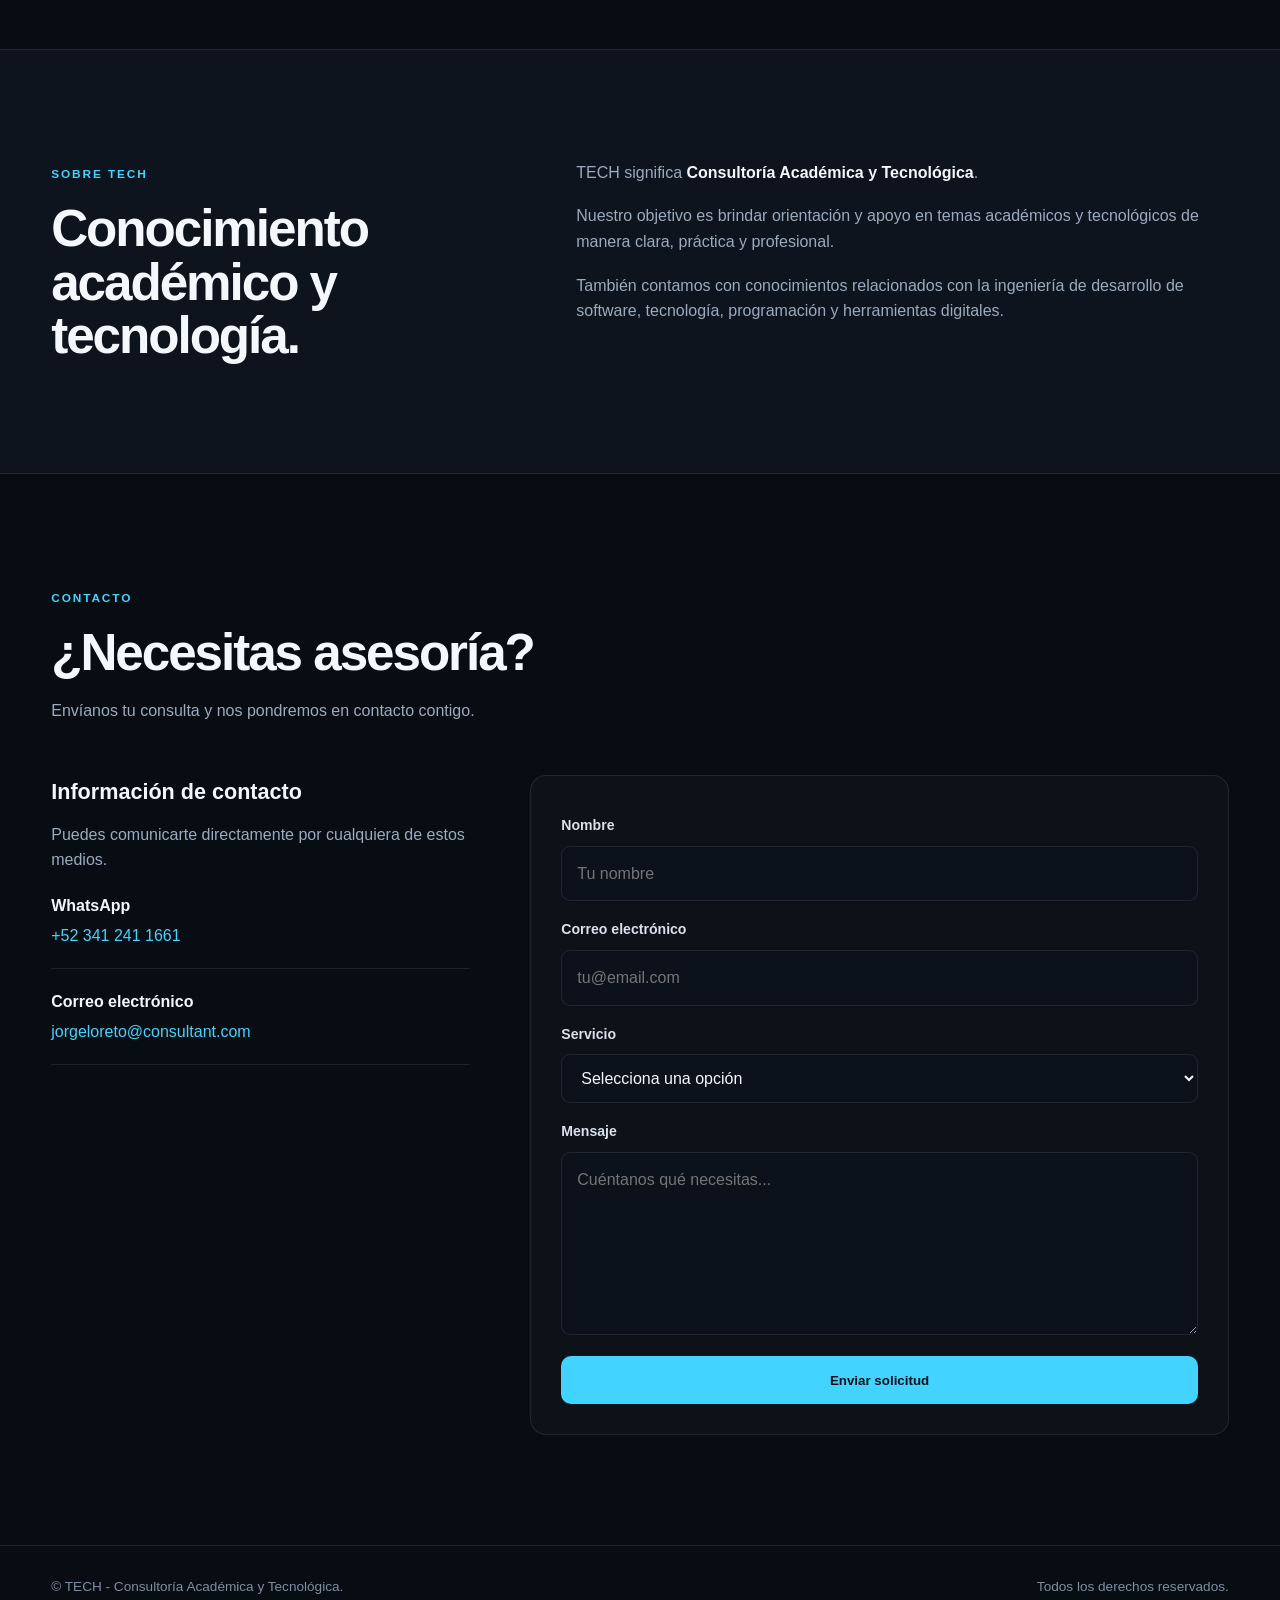
==== commit eb8375e9: "Actualizar pagina CAT y agregar logo" ====
--- a/index.html
+++ b/index.html
@@ -1,810 +1,202 @@
-cd "/Users/loreto/Applications/🦁 /Tech"
-
-cat > index.html <<'EOF'
 <!DOCTYPE html>
 <html lang="es">
 <head>
     <meta charset="UTF-8">
     <meta name="viewport" content="width=device-width, initial-scale=1.0">
-
     <title>TECH | Consultoría Académica y Tecnológica</title>
-
-    <meta
-        name="description"
-        content="TECH - Consultoría Académica y Tecnológica. Asesoría académica, tecnología, redes y desarrollo de software."
-    >
-
+    <meta name="description" content="TECH - Consultoría Académica y Tecnológica. Asesoría académica, tecnología, redes y desarrollo de software.">
     <meta name="theme-color" content="#080d14">
-
     <link rel="stylesheet" href="style.css">
 </head>
 
 <body>
-
-    <!-- =========================================
-         HEADER
-    ========================================== -->
-
-    <header class="header">
-
-        <div class="container nav">
-
-            <a href="#inicio" class="logo">
-
-                <img
-                    src="img/logo-tech.png"
-                    alt="TECH - Consultoría Académica y Tecnológica"
-                >
-
-                <div class="logo-text">
-                    <strong>TECH</strong>
-
-                    <span>
-                        Consultoría Académica y Tecnológica
-                    </span>
+<header class="header">
+    <div class="container nav">
+        <a href="#inicio" class="logo">
+            <img src="img/logo-tech.png" alt="TECH">
+            <div class="logo-text">
+                <strong>TECH</strong>
+                <span>Consultoría Académica y Tecnológica</span>
+            </div>
+        </a>
+
+        <nav class="menu">
+            <a href="#inicio">Inicio</a>
+            <a href="#servicios">Servicios</a>
+            <a href="#sobre-tech">Sobre TECH</a>
+            <a href="#contacto">Contacto</a>
+        </nav>
+    </div>
+</header>
+
+<main>
+<section id="inicio" class="hero">
+    <div class="hero-grid"></div>
+    <div class="hero-glow glow-one"></div>
+    <div class="hero-glow glow-two"></div>
+
+    <div class="container hero-content">
+        <div class="hero-text">
+            <span class="tag">CONSULTORÍA ACADÉMICA Y TECNOLÓGICA</span>
+
+            <h1>
+                Soluciones para tus
+                <span>retos académicos y tecnológicos.</span>
+            </h1>
+
+            <p>
+                En TECH ofrecemos asesoría académica y tecnológica
+                para estudiantes, personas y proyectos que buscan
+                aprender, mejorar y resolver sus necesidades.
+            </p>
+
+            <div class="hero-buttons">
+                <a href="#contacto" class="btn primary">Solicitar asesoría</a>
+                <a href="https://wa.me/523412411661" target="_blank" rel="noopener noreferrer" class="btn secondary">
+                    WhatsApp
+                </a>
+            </div>
+        </div>
+
+        <div class="hero-logo" aria-hidden="true">
+            <div class="logo-circle">
+                <div class="logo-ring ring-one"></div>
+                <div class="logo-ring ring-two"></div>
+                <div class="logo-ring ring-three"></div>
+                <img src="img/logo-tech.png" alt="Logo TECH">
+            </div>
+        </div>
+    </div>
+</section>
+
+<section id="servicios" class="section">
+    <div class="container">
+        <div class="section-title">
+            <span class="tag">SERVICIOS</span>
+            <h2>¿En qué podemos ayudarte?</h2>
+            <p>Atención y orientación en diferentes áreas académicas y tecnológicas.</p>
+        </div>
+
+        <div class="services-grid">
+            <article class="service-card">
+                <div class="service-icon">🎓</div>
+                <h3>Asesoría académica</h3>
+                <p>Apoyo para comprender temas, resolver dudas, preparar actividades y mejorar tu aprendizaje.</p>
+            </article>
+
+            <article class="service-card">
+                <div class="service-icon">📚</div>
+                <h3>Preparatoria en línea</h3>
+                <p>Orientación para actividades, proyectos, trabajos y procesos de aprendizaje en línea.</p>
+            </article>
+
+            <article class="service-card">
+                <div class="service-icon">📝</div>
+                <h3>Cursos y exámenes</h3>
+                <p>Preparación, orientación y apoyo para cursos, evaluaciones y exámenes de preparatoria o universidad.</p>
+            </article>
+
+            <article class="service-card">
+                <div class="service-icon">💻</div>
+                <h3>Tecnología</h3>
+                <p>Ayuda con computadoras, teléfonos, tablets, aplicaciones y herramientas digitales.</p>
+            </article>
+
+            <article class="service-card">
+                <div class="service-icon">🌐</div>
+                <h3>Internet y redes</h3>
+                <p>Orientación básica sobre conexión a Internet, redes y configuración de dispositivos.</p>
+            </article>
+
+            <article class="service-card">
+                <div class="service-icon">👨‍💻</div>
+                <h3>Desarrollo de software</h3>
+                <p>Apoyo en programación, desarrollo web, proyectos tecnológicos e ingeniería de software.</p>
+            </article>
+        </div>
+    </div>
+</section>
+
+<section id="sobre-tech" class="section about">
+    <div class="container about-content">
+        <div>
+            <span class="tag">SOBRE TECH</span>
+            <h2>Conocimiento académico y tecnología.</h2>
+        </div>
+
+        <div>
+            <p>TECH significa <strong>Consultoría Académica y Tecnológica</strong>.</p>
+            <p>Nuestro objetivo es brindar orientación y apoyo en temas académicos y tecnológicos de manera clara, práctica y profesional.</p>
+            <p>También contamos con conocimientos relacionados con la ingeniería de desarrollo de software, tecnología, programación y herramientas digitales.</p>
+        </div>
+    </div>
+</section>
+
+<section id="contacto" class="section contact">
+    <div class="container">
+        <div class="section-title">
+            <span class="tag">CONTACTO</span>
+            <h2>¿Necesitas asesoría?</h2>
+            <p>Envíanos tu consulta y nos pondremos en contacto contigo.</p>
+        </div>
+
+        <div class="contact-grid">
+            <div class="contact-info">
+                <h3>Información de contacto</h3>
+                <p>Puedes comunicarte directamente por cualquiera de estos medios.</p>
+
+                <div class="contact-item">
+                    <strong>WhatsApp</strong>
+                    <a href="https://wa.me/523412411661" target="_blank" rel="noopener noreferrer">
+                        +52 341 241 1661
+                    </a>
                 </div>
 
-            </a>
-
-
-            <nav class="menu">
-
-                <a href="#inicio">Inicio</a>
-
-                <a href="#servicios">Servicios</a>
-
-                <a href="#sobre-tech">Sobre TECH</a>
-
-                <a href="#contacto">Contacto</a>
-
-            </nav>
-
-        </div>
-
-    </header>
-
-
-    <!-- =========================================
-         MAIN
-    ========================================== -->
-
-    <main>
-
-
-        <!-- =====================================
-             HERO
-        ====================================== -->
-
-        <section id="inicio" class="hero">
-
-            <div class="hero-grid"></div>
-
-            <div class="hero-glow glow-one"></div>
-
-            <div class="hero-glow glow-two"></div>
-
-
-            <div class="container hero-content">
-
-
-                <div class="hero-text">
-
-                    <span class="tag">
-                        CONSULTORÍA ACADÉMICA Y TECNOLÓGICA
-                    </span>
-
-
-                    <h1>
-
-                        Soluciones para tus
-
-                        <span>
-                            retos académicos y tecnológicos.
-                        </span>
-
-                    </h1>
-
-
-                    <p>
-
-                        En TECH ofrecemos asesoría académica y tecnológica
-                        para estudiantes, personas y proyectos que buscan
-                        aprender, mejorar y resolver sus necesidades.
-
-                    </p>
-
-
-                    <div class="hero-buttons">
-
-                        <a
-                            href="#contacto"
-                            class="btn primary"
-                        >
-                            Solicitar asesoría
-                        </a>
-
-
-                        <a
-                            href="https://wa.me/523412411661"
-                            target="_blank"
-                            rel="noopener noreferrer"
-                            class="btn secondary"
-                        >
-                            WhatsApp
-                        </a>
-
-                    </div>
-
+                <div class="contact-item">
+                    <strong>Correo electrónico</strong>
+                    <a href="mailto:jorgeloreto@consultant.com">
+                        jorgeloreto@consultant.com
+                    </a>
                 </div>
-
-
-                <div class="hero-logo">
-
-                    <div class="logo-circle">
-
-                        <div class="logo-ring ring-one"></div>
-
-                        <div class="logo-ring ring-two"></div>
-
-                        <div class="logo-ring ring-three"></div>
-
-
-                        <img
-                            src="img/logo-tech.png"
-                            alt="Logo TECH"
-                        >
-
-                    </div>
-
-                </div>
-
-            </div>
-
-        </section>
-
-
-        <!-- =====================================
-             SERVICIOS
-        ====================================== -->
-
-        <section
-            id="servicios"
-            class="section"
-        >
-
-            <div class="container">
-
-                <div class="section-title">
-
-                    <span class="tag">
-                        SERVICIOS
-                    </span>
-
-
-                    <h2>
-                        ¿En qué podemos ayudarte?
-                    </h2>
-
-
-                    <p>
-                        Atención y orientación en diferentes áreas
-                        académicas y tecnológicas.
-                    </p>
-
-                </div>
-
-
-                <div class="services-grid">
-
-
-                    <article class="service-card">
-
-                        <div class="service-icon">
-                            🎓
-                        </div>
-
-                        <h3>
-                            Asesoría académica
-                        </h3>
-
-                        <p>
-                            Apoyo para comprender temas, resolver dudas,
-                            preparar actividades y mejorar tu aprendizaje.
-                        </p>
-
-                    </article>
-
-
-                    <article class="service-card">
-
-                        <div class="service-icon">
-                            📚
-                        </div>
-
-                        <h3>
-                            Preparatoria en línea
-                        </h3>
-
-                        <p>
-                            Orientación para actividades, proyectos,
-                            trabajos y procesos de aprendizaje en línea.
-                        </p>
-
-                    </article>
-
-
-                    <article class="service-card">
-
-                        <div class="service-icon">
-                            📝
-                        </div>
-
-                        <h3>
-                            Cursos y exámenes
-                        </h3>
-
-                        <p>
-                            Preparación, orientación y apoyo para cursos,
-                            evaluaciones y exámenes de preparatoria o universidad.
-                        </p>
-
-                    </article>
-
-
-                    <article class="service-card">
-
-                        <div class="service-icon">
-                            💻
-                        </div>
-
-                        <h3>
-                            Tecnología
-                        </h3>
-
-                        <p>
-                            Ayuda con computadoras, teléfonos, tablets,
-                            aplicaciones y herramientas digitales.
-                        </p>
-
-                    </article>
-
-
-                    <article class="service-card">
-
-                        <div class="service-icon">
-                            🌐
-                        </div>
-
-                        <h3>
-                            Internet y redes
-                        </h3>
-
-                        <p>
-                            Orientación básica sobre conexión a Internet,
-                            redes y configuración de dispositivos.
-                        </p>
-
-                    </article>
-
-
-                    <article class="service-card">
-
-                        <div class="service-icon">
-                            👨‍💻
-                        </div>
-
-                        <h3>
-                            Desarrollo de software
-                        </h3>
-
-                        <p>
-                            Apoyo en programación, desarrollo web,
-                            proyectos tecnológicos e ingeniería de software.
-                        </p>
-
-                    </article>
-
-                </div>
-
-            </div>
-
-        </section>
-
-
-        <!-- =====================================
-             SOBRE TECH
-        ====================================== -->
-
-        <section
-            id="sobre-tech"
-            class="section about"
-        >
-
-            <div class="container about-content">
-
-                <div>
-
-                    <span class="tag">
-                        SOBRE TECH
-                    </span>
-
-
-                    <h2>
-                        Conocimiento académico y tecnología.
-                    </h2>
-
-                </div>
-
-
-                <div>
-
-                    <p>
-                        TECH significa
-                        <strong>
-                            Consultoría Académica y Tecnológica
-                        </strong>.
-                    </p>
-
-
-                    <p>
-                        Nuestro objetivo es brindar orientación y apoyo
-                        en temas académicos y tecnológicos de manera clara,
-                        práctica y profesional.
-                    </p>
-
-
-                    <p>
-                        También contamos con conocimientos relacionados
-                        con la ingeniería de desarrollo de software,
-                        tecnología, programación y herramientas digitales.
-                    </p>
-
-                </div>
-
-            </div>
-
-        </section>
-
-
-        <!-- =====================================
-             CONTACTO
-        ====================================== -->
-
-        <section
-            id="contacto"
-            class="section contact"
-        >
-
-            <div class="container">
-
-                <div class="section-title">
-
-                    <span class="tag">
-                        CONTACTO
-                    </span>
-
-
-                    <h2>
-                        ¿Necesitas asesoría?
-                    </h2>
-
-
-                    <p>
-                        Envíanos tu consulta y nos pondremos en contacto contigo.
-                    </p>
-
-                </div>
-
-
-                <div class="contact-grid">
-
-
-                    <div class="contact-info">
-
-                        <h3>
-                            Información de contacto
-                        </h3>
-
-
-                        <p>
-                            Puedes comunicarte directamente por cualquiera
-                            de estos medios.
-                        </p>
-
-
-                        <div class="contact-item">
-
-                            <strong>
-                                WhatsApp
-                            </strong>
-
-
-                            <a
-                                href="https://wa.me/523412411661"
-                                target="_blank"
-                                rel="noopener noreferrer"
-                            >
-                                +52 341 241 1661
-                            </a>
-
-                        </div>
-
-
-                        <div class="contact-item">
-
-                            <strong>
-                                Correo electrónico
-                            </strong>
-
-
-                            <a
-                                href="mailto:jorgeloreto@consultant.com"
-                            >
-                                jorgeloreto@consultant.com
-                            </a>
-
-                        </div>
-
-                    </div>
-
-
-                    <div class="contact-form">
-
-                        <form id="contactForm">
-
-                            <label for="nombre">
-                                Nombre
-                            </label>
-
-
-                            <input
-                                type="text"
-                                id="nombre"
-                                placeholder="Tu nombre"
-                                required
-                            >
-
-
-                            <label for="correo">
-                                Correo electrónico
-                            </label>
-
-
-                            <input
-                                type="email"
-                                id="correo"
-                                placeholder="tu@email.com"
-                                required
-                            >
-
-
-                            <label for="servicio">
-                                Servicio
-                            </label>
-
-
-                            <select
-                                id="servicio"
-                                required
-                            >
-
-                                <option value="">
-                                    Selecciona una opción
-                                </option>
-
-                                <option value="Asesoría académica">
-                                    Asesoría académica
-                                </option>
-
-                                <option value="Preparatoria en línea">
-                                    Preparatoria en línea
-                                </option>
-
-                                <option value="Cursos y exámenes">
-                                    Cursos y exámenes
-                                </option>
-
-                                <option value="Tecnología">
-                                    Tecnología
-                                </option>
-
-                                <option value="Internet y redes">
-                                    Internet y redes
-                                </option>
-
-                                <option value="Desarrollo de software">
-                                    Desarrollo de software
-                                </option>
-
-                            </select>
-
-
-                            <label for="mensaje">
-                                Mensaje
-                            </label>
-
-
-                            <textarea
-                                id="mensaje"
-                                rows="6"
-                                placeholder="Cuéntanos qué necesitas..."
-                                required
-                            ></textarea>
-
-
-                            <button
-                                type="submit"
-                                class="btn primary"
-                            >
-                                Enviar solicitud
-                            </button>
-
-                        </form>
-
-                    </div>
-
-                </div>
-
-            </div>
-
-        </section>
-
-    </main>
-
-
-    <!-- =========================================
-         GATO ANDROIDE TECH
-    ========================================== -->
-
-    <div
-        class="tech-mascot"
-        id="catInteractive"
-        style="--cat-color:#39d9ff;"
-    >
-
-        <div
-            class="cat-message"
-            id="catMessage"
-        >
-            Sistema TECH en línea.
-        </div>
-
-
-        <div class="android-cat">
-
-
-            <!-- AURA -->
-
-            <div class="android-aura"></div>
-
-
-            <!-- ANTENA -->
-
-            <div class="android-antenna">
-
-                <span></span>
-
-            </div>
-
-
-            <!-- OREJA IZQUIERDA -->
-
-            <div class="android-ear ear-left">
-
-                <div class="ear-light"></div>
-
-            </div>
-
-
-            <!-- OREJA DERECHA -->
-
-            <div class="android-ear ear-right">
-
-                <div class="ear-light"></div>
-
-            </div>
-
-
-            <!-- CABEZA -->
-
-            <div class="android-head">
-
-
-                <div class="android-face">
-
-
-                    <div class="android-eye eye-left">
-
-                        <span class="android-pupil"></span>
-
-                    </div>
-
-
-                    <div class="android-eye eye-right">
-
-                        <span class="android-pupil"></span>
-
-                    </div>
-
-
-                    <div class="android-nose"></div>
-
-
-                    <div class="android-mouth">
-
-                        <span></span>
-
-                    </div>
-
-
-                </div>
-
-
-                <div class="head-panel panel-left"></div>
-
-                <div class="head-panel panel-right"></div>
-
-            </div>
-
-
-            <!-- CUERPO -->
-
-            <div class="android-body">
-
-
-                <div class="android-chest">
-
-                    <span>
-                        TECH
-                    </span>
-
-                    <div class="energy-core"></div>
-
-                    <div class="chest-detail"></div>
-
-                </div>
-
-
-                <div class="android-arm arm-left"></div>
-
-                <div class="android-arm arm-right"></div>
-
-
-                <div class="android-leg leg-left"></div>
-
-                <div class="android-leg leg-right"></div>
-
-
-            </div>
-
-
-            <!-- COLA -->
-
-            <div class="android-tail">
-
-                <span></span>
-
-            </div>
-
-
-            <!-- LUCES -->
-
-            <div class="android-light light-one"></div>
-
-            <div class="android-light light-two"></div>
-
-            <div class="android-light light-three"></div>
-
-        </div>
-
-
-        <!-- CONTROLES -->
-
-        <div class="cat-controls">
-
-
-            <button
-                class="cat-button-interactive"
-                id="catButton"
-                type="button"
-            >
-
-                <span>
-                    ◈
-                </span>
-
-                Hola
-
-            </button>
-
-
-            <div class="cat-color-picker">
-
-                <span>
-                    COLOR
-                </span>
-
-
-                <button
-                    class="color-option orange"
-                    data-color="#f5a623"
-                    aria-label="Color naranja"
-                    type="button"
-                ></button>
-
-
-                <button
-                    class="color-option cyan"
-                    data-color="#39d9ff"
-                    aria-label="Color cyan"
-                    type="button"
-                ></button>
-
-
-                <button
-                    class="color-option purple"
-                    data-color="#9b6cff"
-                    aria-label="Color morado"
-                    type="button"
-                ></button>
-
-
-                <button
-                    class="color-option pink"
-                    data-color="#ff6fae"
-                    aria-label="Color rosa"
-                    type="button"
-                ></button>
-
-
-                <button
-                    class="color-option green"
-                    data-color="#4ade80"
-                    aria-label="Color verde"
-                    type="button"
-                ></button>
-
-
-                <button
-                    class="color-option white"
-                    data-color="#f5f7fa"
-                    aria-label="Color blanco"
-                    type="button"
-                ></button>
-
-            </div>
-
-        </div>
-
-    </div>
-
-
-    <!-- =========================================
-         FOOTER
-    ========================================== -->
-
-    <footer class="footer">
-
-        <div class="container">
-
-            <p>
-                © <span id="year"></span>
-                TECH -
-                Consultoría Académica y Tecnológica.
-            </p>
-
-
-            <p>
-                Todos los derechos reservados.
-            </p>
-
-        </div>
-
-    </footer>
-
-
-    <script src="script.js"></script>
-
+            </div>
+
+            <div class="contact-form">
+                <form id="contactForm">
+                    <label for="nombre">Nombre</label>
+                    <input type="text" id="nombre" placeholder="Tu nombre" required>
+
+                    <label for="correo">Correo electrónico</label>
+                    <input type="email" id="correo" placeholder="tu@email.com" required>
+
+                    <label for="servicio">Servicio</label>
+                    <select id="servicio" required>
+                        <option value="">Selecciona una opción</option>
+                        <option value="Asesoría académica">Asesoría académica</option>
+                        <option value="Preparatoria en línea">Preparatoria en línea</option>
+                        <option value="Cursos y exámenes">Cursos y exámenes</option>
+                        <option value="Tecnología">Tecnología</option>
+                        <option value="Internet y redes">Internet y redes</option>
+                        <option value="Desarrollo de software">Desarrollo de software</option>
+                    </select>
+
+                    <label for="mensaje">Mensaje</label>
+                    <textarea id="mensaje" rows="6" placeholder="Cuéntanos qué necesitas..." required></textarea>
+
+                    <button type="submit" class="btn primary">Enviar solicitud</button>
+                </form>
+            </div>
+        </div>
+    </div>
+</section>
+</main>
+
+<footer class="footer">
+    <div class="container">
+        <p>© <span id="year"></span> TECH - Consultoría Académica y Tecnológica.</p>
+        <p>Todos los derechos reservados.</p>
+    </div>
+</footer>
+
+<script src="script.js"></script>
 </body>
 </html>
-EOF
--- a/style.css
+++ b/style.css
@@ -1,19 +1,19 @@
-cat > style.css <<'EOF'
 * {
+    box-sizing: border-box;
     margin: 0;
     padding: 0;
-    box-sizing: border-box;
 }
 
 :root {
-    --tech-cyan: #39d9ff;
-    --tech-blue: #147aff;
-    --tech-purple: #7867ff;
-    --tech-bg: #080d14;
-    --tech-card: #0d1621;
-    --tech-border: #1e2d3b;
-    --tech-text: #f2f6fa;
-    --tech-muted: #aeb9c5;
+    --bg: #080d14;
+    --bg-soft: #0d141e;
+    --card: #101923;
+    --text: #f4f7fb;
+    --muted: #9caabd;
+    --line: rgba(255,255,255,.09);
+    --accent: #42d3ff;
+    --accent-2: #7c5cff;
+    --max: 1180px;
 }
 
 html {
@@ -21,1953 +21,452 @@
 }
 
 body {
-    font-family: Arial, Helvetica, sans-serif;
-    background: var(--tech-bg);
-    color: var(--tech-text);
+    font-family: Inter, -apple-system, BlinkMacSystemFont, "Segoe UI", sans-serif;
+    background: var(--bg);
+    color: var(--text);
     line-height: 1.6;
-    overflow-x: hidden;
 }
 
 a {
+    color: inherit;
     text-decoration: none;
-    color: inherit;
-}
-
-button,
-input,
-textarea,
-select {
-    font-family: inherit;
 }
 
 .container {
-    width: 90%;
-    max-width: 1150px;
-    margin: auto;
-}
-
-
-/* =========================================
-   HEADER
-========================================= */
+    width: min(92%, var(--max));
+    margin: 0 auto;
+}
 
 .header {
     position: sticky;
     top: 0;
-    z-index: 1000;
-
-    background: rgba(8, 13, 20, .88);
-
-    border-bottom: 1px solid #1d2a38;
-
-    backdrop-filter: blur(18px);
+    z-index: 50;
+    background: rgba(8,13,20,.88);
+    backdrop-filter: blur(16px);
+    border-bottom: 1px solid var(--line);
 }
 
 .nav {
-    min-height: 78px;
-
+    min-height: 76px;
     display: flex;
     align-items: center;
     justify-content: space-between;
-
     gap: 30px;
 }
 
 .logo {
     display: flex;
     align-items: center;
-
     gap: 12px;
 }
 
 .logo img {
-    width: 55px;
-    height: 55px;
-
+    width: 44px;
+    height: 44px;
     object-fit: contain;
 }
 
 .logo-text {
-    display: flex;
-    flex-direction: column;
+    display: grid;
+    line-height: 1.15;
 }
 
 .logo-text strong {
-    font-size: 22px;
-
-    color: var(--tech-cyan);
-
-    letter-spacing: 2px;
+    font-size: 1.15rem;
+    letter-spacing: .08em;
 }
 
 .logo-text span {
-    font-size: 12px;
-
-    color: var(--tech-muted);
+    color: var(--muted);
+    font-size: .72rem;
 }
 
 .menu {
     display: flex;
-
-    gap: 25px;
+    gap: 28px;
 }
 
 .menu a {
+    color: #cbd5e1;
+    font-size: .92rem;
+    transition: color .2s ease;
+}
+
+.menu a:hover {
+    color: var(--accent);
+}
+
+.hero {
+    min-height: 650px;
     position: relative;
-
-    color: #c8d0d9;
-
-    font-size: 14px;
-
-    transition: .3s ease;
-}
-
-.menu a::after {
-    content: "";
-
-    position: absolute;
-
-    left: 0;
-    bottom: -8px;
-
-    width: 0;
-    height: 2px;
-
-    background: var(--tech-cyan);
-
-    box-shadow:
-        0 0 10px
-        rgba(57,217,255,.7);
-
-    transition: .3s ease;
-}
-
-.menu a:hover {
-    color: var(--tech-cyan);
-}
-
-.menu a:hover::after {
-    width: 100%;
-}
-
-
-/* =========================================
-   HERO
-========================================= */
-
-.hero {
-    position: relative;
-
-    min-height: 650px;
-
     display: flex;
     align-items: center;
-
     overflow: hidden;
-
-    background:
-        radial-gradient(
-            circle at 80% 30%,
-            rgba(57,217,255,.12),
-            transparent 35%
-        ),
-
-        radial-gradient(
-            circle at 20% 70%,
-            rgba(120,103,255,.12),
-            transparent 35%
-        );
+    border-bottom: 1px solid var(--line);
 }
 
 .hero-grid {
     position: absolute;
     inset: 0;
-
-    opacity: .22;
-
+    opacity: .16;
     background-image:
-        linear-gradient(
-            rgba(57,217,255,.08) 1px,
-            transparent 1px
-        ),
-
-        linear-gradient(
-            90deg,
-            rgba(57,217,255,.08) 1px,
-            transparent 1px
-        );
-
-    background-size: 55px 55px;
-
-    mask-image:
-        linear-gradient(
-            to bottom,
-            transparent,
-            black 20%,
-            black 75%,
-            transparent
-        );
+        linear-gradient(rgba(255,255,255,.08) 1px, transparent 1px),
+        linear-gradient(90deg, rgba(255,255,255,.08) 1px, transparent 1px);
+    background-size: 50px 50px;
+    mask-image: linear-gradient(to bottom, black, transparent);
 }
 
 .hero-glow {
     position: absolute;
-
-    width: 400px;
-    height: 400px;
-
+    width: 420px;
+    height: 420px;
     border-radius: 50%;
-
     filter: blur(100px);
-
-    opacity: .09;
-
-    pointer-events: none;
+    opacity: .16;
 }
 
 .glow-one {
-    top: -180px;
-    right: -100px;
-
-    background: var(--tech-cyan);
+    background: var(--accent);
+    top: 5%;
+    right: 5%;
 }
 
 .glow-two {
-    bottom: -200px;
-    left: -100px;
-
-    background: var(--tech-purple);
+    background: var(--accent-2);
+    bottom: -20%;
+    left: 5%;
 }
 
 .hero-content {
     position: relative;
     z-index: 2;
-
-    display: grid;
-
-    grid-template-columns:
-        1.2fr
-        .8fr;
-
+    display: grid;
+    grid-template-columns: 1.2fr .8fr;
     align-items: center;
-
-    gap: 60px;
-}
-
-.hero-text {
-    position: relative;
-    z-index: 2;
+    gap: 70px;
+    padding: 100px 0;
 }
 
 .tag {
     display: inline-block;
-
-    color: var(--tech-cyan);
-
-    font-size: 12px;
-    font-weight: bold;
-
-    letter-spacing: 2px;
-
+    color: var(--accent);
+    font-size: .74rem;
+    font-weight: 700;
+    letter-spacing: .16em;
     margin-bottom: 18px;
 }
 
 .hero h1 {
-    font-size:
-        clamp(
-            42px,
-            6vw,
-            72px
-        );
-
-    line-height: 1.05;
-
-    margin-bottom: 25px;
-
-    letter-spacing: -2px;
+    max-width: 750px;
+    font-size: clamp(2.8rem, 6vw, 5.4rem);
+    line-height: .98;
+    letter-spacing: -.055em;
 }
 
 .hero h1 span {
     display: block;
-
-    color: var(--tech-cyan);
-
-    text-shadow:
-        0 0 30px
-        rgba(57,217,255,.15);
-}
-
-.hero p {
+    color: var(--accent);
+}
+
+.hero-text > p {
     max-width: 650px;
-
-    color: var(--tech-muted);
-
-    font-size: 18px;
-
-    margin-bottom: 30px;
+    margin: 28px 0 34px;
+    color: var(--muted);
+    font-size: 1.05rem;
 }
 
 .hero-buttons {
     display: flex;
-
-    gap: 15px;
-
+    gap: 14px;
     flex-wrap: wrap;
 }
 
 .btn {
-    display: inline-block;
-
-    padding: 14px 25px;
-
-    border-radius: 8px;
-
-    border: none;
-
+    display: inline-flex;
+    align-items: center;
+    justify-content: center;
+    min-height: 48px;
+    padding: 0 22px;
+    border-radius: 10px;
+    border: 1px solid transparent;
+    font-weight: 700;
     cursor: pointer;
-
-    font-weight: bold;
-
-    font-size: 14px;
-
-    transition: .3s ease;
+    transition: transform .2s ease, border-color .2s ease, background .2s ease;
+}
+
+.btn:hover {
+    transform: translateY(-2px);
 }
 
 .btn.primary {
-    background: var(--tech-cyan);
-
-    color: #061018;
-}
-
-.btn.primary:hover {
-    transform:
-        translateY(-3px);
-
-    box-shadow:
-        0 10px 30px
-        rgba(57,217,255,.25);
+    background: var(--accent);
+    color: #061019;
 }
 
 .btn.secondary {
-    border: 1px solid #344454;
-
-    color: #ffffff;
-
-    background: #111923;
+    border-color: var(--line);
+    background: rgba(255,255,255,.03);
 }
 
 .btn.secondary:hover {
-    border-color: var(--tech-cyan);
-
-    color: var(--tech-cyan);
-}
-
-
-/* =========================================
-   LOGO
-========================================= */
+    border-color: rgba(66,211,255,.45);
+}
 
 .hero-logo {
     display: flex;
-
     justify-content: center;
 }
 
 .logo-circle {
+    width: min(330px, 70vw);
+    aspect-ratio: 1;
     position: relative;
-
-    width: 320px;
-    height: 320px;
-
+    display: grid;
+    place-items: center;
     border-radius: 50%;
-
-    display: flex;
-
-    justify-content: center;
-    align-items: center;
-
-    background:
-        radial-gradient(
-            circle,
-            rgba(57,217,255,.08),
-            #0d1621 65%
-        );
-
-    border: 1px solid #263849;
-
-    box-shadow:
-        0 0 60px
-        rgba(57,217,255,.10),
-
-        inset 0 0 50px
-        rgba(57,217,255,.04);
+    background: radial-gradient(circle, rgba(66,211,255,.08), transparent 65%);
 }
 
 .logo-circle img {
-    position: relative;
-
-    z-index: 3;
-
-    width: 75%;
-    height: 75%;
-
+    width: 58%;
+    height: 58%;
     object-fit: contain;
+    z-index: 2;
 }
 
 .logo-ring {
     position: absolute;
-
+    inset: 5%;
+    border: 1px solid rgba(66,211,255,.3);
     border-radius: 50%;
-
-    border: 1px solid
-        rgba(57,217,255,.18);
-}
-
-.ring-one {
-    width: 92%;
-    height: 92%;
 }
 
 .ring-two {
-    width: 110%;
-    height: 110%;
-
-    border-style: dashed;
-
-    animation:
-        logoRotate
-        20s linear infinite;
+    inset: 14%;
+    border-color: rgba(124,92,255,.28);
 }
 
 .ring-three {
-    width: 125%;
-    height: 125%;
-
-    border-color:
-        rgba(120,103,255,.12);
-
-    animation:
-        logoRotateReverse
-        28s linear infinite;
-}
-
-@keyframes logoRotate {
-
-    from {
-        transform: rotate(0);
-    }
-
-    to {
-        transform: rotate(360deg);
-    }
-
-}
-
-@keyframes logoRotateReverse {
-
-    from {
-        transform: rotate(360deg);
-    }
-
-    to {
-        transform: rotate(0);
-    }
-
-}
-
-
-/* =========================================
-   SECCIONES
-========================================= */
+    inset: 24%;
+    border-color: rgba(255,255,255,.12);
+}
 
 .section {
-    padding: 100px 0;
+    padding: 110px 0;
 }
 
 .section-title {
-    text-align: center;
-
-    max-width: 750px;
-
-    margin:
-        0 auto 55px;
-}
-
-.section-title h2 {
-    font-size: 42px;
-
-    margin-bottom: 15px;
+    max-width: 720px;
+    margin-bottom: 52px;
+}
+
+.section-title h2,
+.about h2 {
+    font-size: clamp(2rem, 4vw, 3.5rem);
+    line-height: 1.05;
+    letter-spacing: -.04em;
 }
 
 .section-title p {
-    color: var(--tech-muted);
-}
-
-
-/* =========================================
-   SERVICIOS
-========================================= */
+    margin-top: 18px;
+    color: var(--muted);
+}
 
 .services-grid {
     display: grid;
-
-    grid-template-columns:
-        repeat(3, 1fr);
-
-    gap: 22px;
+    grid-template-columns: repeat(3, 1fr);
+    gap: 18px;
 }
 
 .service-card {
-    position: relative;
-
-    overflow: hidden;
-
     padding: 30px;
-
-    background:
-        linear-gradient(
-            145deg,
-            rgba(255,255,255,.025),
-            transparent
-        ),
-
-        var(--tech-card);
-
-    border:
-        1px solid
-        var(--tech-border);
-
-    border-radius: 14px;
-
-    transition: .3s ease;
-}
-
-.service-card::before {
-    content: "";
-
-    position: absolute;
-
-    top: 0;
-    left: 0;
-
-    width: 0;
-    height: 2px;
-
-    background:
-        var(--tech-cyan);
-
-    transition: .35s ease;
+    min-height: 245px;
+    background: linear-gradient(145deg, rgba(255,255,255,.045), rgba(255,255,255,.018));
+    border: 1px solid var(--line);
+    border-radius: 16px;
+    transition: transform .25s ease, border-color .25s ease;
 }
 
 .service-card:hover {
-    transform:
-        translateY(-6px);
-
-    border-color:
-        rgba(57,217,255,.55);
-
-    box-shadow:
-        0 20px 45px
-        rgba(0,0,0,.28);
-}
-
-.service-card:hover::before {
+    transform: translateY(-5px);
+    border-color: rgba(66,211,255,.35);
+}
+
+.service-icon {
+    font-size: 1.8rem;
+    margin-bottom: 22px;
+}
+
+.service-card h3 {
+    font-size: 1.15rem;
+    margin-bottom: 10px;
+}
+
+.service-card p,
+.about p,
+.contact-info p {
+    color: var(--muted);
+}
+
+.about {
+    background: var(--bg-soft);
+    border-top: 1px solid var(--line);
+    border-bottom: 1px solid var(--line);
+}
+
+.about-content {
+    display: grid;
+    grid-template-columns: .8fr 1.2fr;
+    gap: 90px;
+}
+
+.about p + p {
+    margin-top: 18px;
+}
+
+.about strong {
+    color: var(--text);
+}
+
+.contact-grid {
+    display: grid;
+    grid-template-columns: .75fr 1.25fr;
+    gap: 60px;
+}
+
+.contact-info h3 {
+    font-size: 1.35rem;
+    margin-bottom: 12px;
+}
+
+.contact-item {
+    padding: 20px 0;
+    border-bottom: 1px solid var(--line);
+}
+
+.contact-item strong {
+    display: block;
+    margin-bottom: 4px;
+}
+
+.contact-item a {
+    color: var(--accent);
+}
+
+.contact-form {
+    padding: 30px;
+    border: 1px solid var(--line);
+    border-radius: 16px;
+    background: rgba(255,255,255,.025);
+}
+
+form {
+    display: grid;
+    gap: 9px;
+}
+
+label {
+    color: #d9e1eb;
+    font-size: .88rem;
+    font-weight: 600;
+    margin-top: 8px;
+}
+
+input,
+select,
+textarea {
     width: 100%;
-}
-
-.service-icon {
-    font-size: 35px;
-
-    margin-bottom: 18px;
-}
-
-.service-card h3 {
-    font-size: 21px;
-
-    margin-bottom: 12px;
-}
-
-.service-card p {
-    color: var(--tech-muted);
-}
-
-
-/* =========================================
-   SOBRE TECH
-========================================= */
-
-.about {
+    padding: 14px 15px;
+    border: 1px solid var(--line);
+    border-radius: 9px;
     background: #0b121b;
-
-    border-top:
-        1px solid #182431;
-
-    border-bottom:
-        1px solid #182431;
-}
-
-.about-content {
-    display: grid;
-
-    grid-template-columns:
-        1fr 1fr;
-
-    gap: 70px;
-
-    align-items: start;
-}
-
-.about h2 {
-    font-size: 42px;
-
-    line-height: 1.15;
-}
-
-.about p {
-    color: var(--tech-muted);
-
-    margin-bottom: 20px;
-}
-
-.about strong {
-    color: #ffffff;
-}
-
-
-/* =========================================
-   CONTACTO
-========================================= */
-
-.contact-grid {
-    display: grid;
-
-    grid-template-columns:
-        .8fr 1.2fr;
-
-    gap: 50px;
-
-    align-items: start;
-}
-
-.contact-info,
-.contact-form {
-    background: var(--tech-card);
-
-    padding: 35px;
-
-    border-radius: 14px;
-
-    border:
-        1px solid
-        var(--tech-border);
-}
-
-.contact-info h3 {
-    font-size: 25px;
-
-    margin-bottom: 15px;
-}
-
-.contact-info > p {
-    color: var(--tech-muted);
-
-    margin-bottom: 30px;
-}
-
-.contact-item {
-    display: flex;
-
-    flex-direction: column;
-
-    gap: 5px;
-
-    margin-bottom: 25px;
-}
-
-.contact-item strong {
-    color: var(--tech-cyan);
-}
-
-.contact-item a {
-    color: #ffffff;
-}
-
-.contact-item a:hover {
-    color: var(--tech-cyan);
-}
-
-
-/* =========================================
-   FORMULARIO
-========================================= */
-
-.contact-form form {
-    display: flex;
-
-    flex-direction: column;
-}
-
-.contact-form label {
-    margin-bottom: 8px;
-
-    font-weight: bold;
-
-    font-size: 14px;
-}
-
-.contact-form input,
-.contact-form select,
-.contact-form textarea {
-    width: 100%;
-
-    padding: 14px;
-
-    margin-bottom: 20px;
-
-    border:
-        1px solid #2a3a4b;
-
-    border-radius: 8px;
-
-    background: #080d14;
-
-    color: #ffffff;
-
-    font-size: 15px;
-
+    color: var(--text);
+    font: inherit;
     outline: none;
-
-    transition: .25s ease;
-}
-
-.contact-form input:focus,
-.contact-form select:focus,
-.contact-form textarea:focus {
-    border-color:
-        var(--tech-cyan);
-
-    box-shadow:
-        0 0 0 3px
-        rgba(57,217,255,.07);
-}
-
-.contact-form textarea {
+}
+
+input:focus,
+select:focus,
+textarea:focus {
+    border-color: rgba(66,211,255,.65);
+}
+
+textarea {
     resize: vertical;
 }
 
-
-/* =========================================
-   FOOTER
-========================================= */
+form .btn {
+    margin-top: 12px;
+}
 
 .footer {
     padding: 30px 0;
-
-    background: #05090e;
-
-    border-top:
-        1px solid #1b2835;
-
-    text-align: center;
-}
-
-.footer p {
-    color: #7f8b98;
-
-    font-size: 13px;
-
-    margin: 5px;
-}
-
-
-/* =========================================
-   GATO ANDROIDE TECH
-========================================= */
-
-.tech-mascot {
-    --cat-color: #39d9ff;
-
-    position: fixed;
-
-    right: 22px;
-    bottom: 18px;
-
-    width: 190px;
-
-    z-index: 9999;
-
-    user-select: none;
-
-    cursor: pointer;
-}
-
-
-/* =========================================
-   MENSAJE
-========================================= */
-
-.cat-message {
-    position: absolute;
-
-    right: 0;
-    bottom: 275px;
-
-    width: 225px;
-
-    padding: 12px 16px;
-
-    background:
-        linear-gradient(
-            145deg,
-            #111c29,
-            #080f17
-        );
-
-    color: #ffffff;
-
-    border:
-        1px solid
-        rgba(57,217,255,.45);
-
-    border-radius: 10px;
-
-    text-align: center;
-
-    font-size: 12px;
-
-    box-shadow:
-        0 15px 40px
-        rgba(0,0,0,.45),
-
-        0 0 25px
-        rgba(57,217,255,.08);
-
-    opacity: 0;
-
-    transform:
-        translateY(10px)
-        scale(.92);
-
-    transition: .3s ease;
-
-    pointer-events: none;
-}
-
-.cat-message.show {
-    opacity: 1;
-
-    transform:
-        translateY(0)
-        scale(1);
-}
-
-.cat-message::after {
-    content: "";
-
-    position: absolute;
-
-    right: 30px;
-    bottom: -7px;
-
-    width: 12px;
-    height: 12px;
-
-    background: #0b141e;
-
-    border-right:
-        1px solid
-        rgba(57,217,255,.45);
-
-    border-bottom:
-        1px solid
-        rgba(57,217,255,.45);
-
-    transform: rotate(45deg);
-}
-
-
-/* =========================================
-   ANDROID CAT
-========================================= */
-
-.android-cat {
-    position: relative;
-
-    width: 170px;
-    height: 245px;
-
-    margin: auto;
-
-    animation:
-        androidFloat
-        4s ease-in-out infinite;
-}
-
-
-/* AURA */
-
-.android-aura {
-    position: absolute;
-
-    left: 20px;
-    top: 35px;
-
-    width: 130px;
-    height: 150px;
-
-    border-radius: 50%;
-
-    background:
-        radial-gradient(
-            circle,
-            var(--cat-color),
-            transparent 68%
-        );
-
-    opacity: .07;
-
-    filter: blur(18px);
-
-    transition:
-        background .4s ease;
-}
-
-
-/* ANTENA */
-
-.android-antenna {
-    position: absolute;
-
-    left: 83px;
-    top: 0;
-
-    width: 3px;
-    height: 28px;
-
-    background:
-        linear-gradient(
-            to top,
-            #263849,
-            var(--cat-color)
-        );
-
-    box-shadow:
-        0 0 10px
-        var(--cat-color);
-
-    transition: .4s ease;
-}
-
-.android-antenna span {
-    position: absolute;
-
-    left: -4px;
-    top: -7px;
-
-    width: 11px;
-    height: 11px;
-
-    border-radius: 50%;
-
-    background:
-        var(--cat-color);
-
-    box-shadow:
-        0 0 10px
-        var(--cat-color),
-
-        0 0 20px
-        var(--cat-color);
-
-    animation:
-        antennaPulse
-        1.8s ease-in-out infinite;
-
-    transition: .4s ease;
-}
-
-
-/* OREJAS */
-
-.android-ear {
-    position: absolute;
-
-    top: 34px;
-
-    width: 38px;
-    height: 48px;
-
-    background:
-        linear-gradient(
-            145deg,
-            #1a2836,
-            #080f17
-        );
-
-    border:
-        1px solid
-        #3a4c5d;
-
-    transition: .4s ease;
-
-    z-index: 1;
-}
-
-.ear-left {
-    left: 4px;
-
-    clip-path:
-        polygon(
-            50% 0,
-            100% 100%,
-            0 100%
-        );
-
-    transform:
-        rotate(-14deg);
-}
-
-.ear-right {
-    right: 4px;
-
-    clip-path:
-        polygon(
-            50% 0,
-            100% 100%,
-            0 100%
-        );
-
-    transform:
-        rotate(14deg);
-}
-
-.ear-light {
-    position: absolute;
-
-    left: 50%;
-    top: 13px;
-
-    width: 5px;
-    height: 22px;
-
-    transform:
-        translateX(-50%);
-
-    background:
-        var(--cat-color);
-
-    opacity: .55;
-
-    box-shadow:
-        0 0 8px
-        var(--cat-color);
-
-    transition: .4s ease;
-}
-
-
-/* CABEZA */
-
-.android-head {
-    position: absolute;
-
-    left: 18px;
-    top: 35px;
-
-    width: 134px;
-    height: 104px;
-
-    border-radius:
-        38px 38px
-        31px 31px;
-
-    background:
-        linear-gradient(
-            145deg,
-            #1c2b39,
-            #080f17
-        );
-
-    border:
-        1px solid #3a4c5d;
-
-    box-shadow:
-        inset 0 1px 0
-        rgba(255,255,255,.06),
-
-        0 18px 35px
-        rgba(0,0,0,.42);
-
-    transition: .4s ease;
-
-    z-index: 2;
-}
-
-.android-head::before {
-    content: "";
-
-    position: absolute;
-
-    inset: 6px;
-
-    border-radius:
-        33px 33px
-        26px 26px;
-
-    border:
-        1px solid
-        rgba(57,217,255,.08);
-}
-
-
-/* CARA */
-
-.android-face {
-    position: absolute;
-
-    left: 12px;
-    top: 15px;
-
-    width: 108px;
-    height: 71px;
-
-    border-radius: 25px;
-
-    background:
-        radial-gradient(
-            circle at center,
-            rgba(57,217,255,.09),
-            #040a10 70%
-        );
-
-    border:
-        1px solid
-        rgba(57,217,255,.28);
-
-    box-shadow:
-        inset 0 0 20px
-        rgba(0,0,0,.7);
-
-    overflow: hidden;
-
-    transition: .4s ease;
-}
-
-
-/* OJOS */
-
-.android-eye {
-    position: absolute;
-
-    top: 19px;
-
-    width: 28px;
-    height: 31px;
-
-    border-radius: 9px;
-
-    background:
-        var(--cat-color);
-
-    box-shadow:
-        0 0 13px
-        var(--cat-color);
-
-    overflow: hidden;
-
-    transition: .4s ease;
-}
-
-.eye-left {
-    left: 19px;
-}
-
-.eye-right {
-    right: 19px;
-}
-
-.android-pupil {
-    position: absolute;
-
-    left: 9px;
-    top: 7px;
-
-    width: 8px;
-    height: 16px;
-
-    border-radius: 6px;
-
-    background:
-        #021019;
-}
-
-
-/* NARIZ */
-
-.android-nose {
-    position: absolute;
-
-    left: 51px;
-    top: 47px;
-
-    width: 6px;
-    height: 6px;
-
-    border-radius: 50%;
-
-    background: #ffffff;
-
-    opacity: .7;
-}
-
-
-/* BOCA */
-
-.android-mouth {
-    position: absolute;
-
-    left: 43px;
-    top: 56px;
-
-    width: 21px;
-    height: 8px;
-
-    border-bottom:
-        2px solid
-        var(--cat-color);
-
-    border-radius:
-        0 0 50% 50%;
-
-    transition: .4s ease;
-}
-
-
-/* PANELES */
-
-.head-panel {
-    position: absolute;
-
-    top: 46px;
-
-    width: 4px;
-    height: 17px;
-
-    border-radius: 5px;
-
-    background:
-        var(--cat-color);
-
-    box-shadow:
-        0 0 8px
-        var(--cat-color);
-
-    opacity: .7;
-
-    transition: .4s ease;
-}
-
-.panel-left {
-    left: -4px;
-}
-
-.panel-right {
-    right: -4px;
-}
-
-
-/* =========================================
-   CUERPO
-========================================= */
-
-.android-body {
-    position: absolute;
-
-    left: 35px;
-    top: 133px;
-
-    width: 100px;
-    height: 84px;
-
-    border-radius:
-        25px 25px
-        32px 32px;
-
-    background:
-        linear-gradient(
-            145deg,
-            #1b2a38,
-            #080f17
-        );
-
-    border:
-        1px solid #3a4c5d;
-
-    box-shadow:
-        inset 0 1px 0
-        rgba(255,255,255,.05),
-
-        0 16px 30px
-        rgba(0,0,0,.42);
-
-    transition: .4s ease;
-}
-
-
-/* PECHO */
-
-.android-chest {
-    position: absolute;
-
-    left: 24px;
-    top: 13px;
-
-    width: 52px;
-    height: 45px;
-
-    border-radius: 10px;
-
-    background:
-        #060c12;
-
-    border:
-        1px solid
-        rgba(57,217,255,.25);
-
-    display: flex;
-
-    flex-direction: column;
-
-    align-items: center;
-
-    justify-content: center;
-
-    color:
-        var(--cat-color);
-
-    font-size: 7px;
-
-    font-weight: bold;
-
-    letter-spacing: 1px;
-
-    transition: .4s ease;
-}
-
-.energy-core {
-    width: 11px;
-    height: 11px;
-
-    margin-top: 5px;
-
-    border-radius: 50%;
-
-    background:
-        var(--cat-color);
-
-    box-shadow:
-        0 0 8px
-        var(--cat-color),
-
-        0 0 15px
-        var(--cat-color);
-
-    animation:
-        corePulse
-        1.7s ease-in-out infinite;
-
-    transition: .4s ease;
-}
-
-.chest-detail {
-    position: absolute;
-
-    bottom: 5px;
-
-    width: 28px;
-    height: 2px;
-
-    background:
-        var(--cat-color);
-
-    opacity: .5;
-
-    transition: .4s ease;
-}
-
-
-/* BRAZOS */
-
-.android-arm {
-    position: absolute;
-
-    top: 13px;
-
-    width: 14px;
-    height: 54px;
-
-    border-radius: 10px;
-
-    background:
-        linear-gradient(
-            to bottom,
-            #243543,
-            #080f17
-        );
-
-    border:
-        1px solid #3a4c5d;
-
-    transition: .4s ease;
-}
-
-.arm-left {
-    left: -10px;
-
-    transform:
-        rotate(8deg);
-}
-
-.arm-right {
-    right: -10px;
-
-    transform:
-        rotate(-8deg);
-}
-
-
-/* PIERNAS */
-
-.android-leg {
-    position: absolute;
-
-    bottom: -8px;
-
-    width: 25px;
-    height: 19px;
-
-    border-radius:
-        7px 7px 10px 10px;
-
-    background:
-        #121e2a;
-
-    border:
-        1px solid #3a4c5d;
-
-    transition: .4s ease;
-}
-
-.leg-left {
-    left: 20px;
-}
-
-.leg-right {
-    right: 20px;
-}
-
-
-/* =========================================
-   COLA
-========================================= */
-
-.android-tail {
-    position: absolute;
-
-    right: -4px;
-    bottom: 29px;
-
-    width: 48px;
-    height: 68px;
-
-    border:
-        6px solid
-        var(--cat-color);
-
-    border-left-color:
-        transparent;
-
-    border-bottom-color:
-        transparent;
-
-    border-radius: 50%;
-
-    transform:
-        rotate(25deg);
-
-    filter:
-        drop-shadow(
-            0 0 6px
-            var(--cat-color)
-        );
-
-    animation:
-        tailMove
-        2.5s ease-in-out infinite;
-
-    transition: .4s ease;
-}
-
-
-/* LUCES */
-
-.android-light {
-    position: absolute;
-
-    width: 4px;
-    height: 4px;
-
-    border-radius: 50%;
-
-    background:
-        var(--cat-color);
-
-    box-shadow:
-        0 0 8px
-        var(--cat-color);
-
-    opacity: .65;
-
-    transition: .4s ease;
-}
-
-.light-one {
-    top: 96px;
-    left: 1px;
-
-    animation:
-        particleFloat
-        3s ease-in-out infinite;
-}
-
-.light-two {
-    top: 125px;
-    right: 2px;
-
-    animation:
-        particleFloat
-        3.5s ease-in-out infinite .5s;
-}
-
-.light-three {
-    top: 158px;
-    left: 8px;
-
-    animation:
-        particleFloat
-        2.8s ease-in-out infinite 1s;
-}
-
-
-/* =========================================
-   CONTROLES
-========================================= */
-
-.cat-controls {
-    display: flex;
-
-    flex-direction: column;
-
-    align-items: center;
-
-    gap: 8px;
-}
-
-.cat-button-interactive {
-    display: flex;
-
-    align-items: center;
-
-    gap: 7px;
-
-    margin: 3px auto 0;
-
-    padding: 7px 15px;
-
-    border:
-        1px solid
-        var(--cat-color);
-
-    border-radius: 20px;
-
-    background:
-        rgba(8,13,20,.94);
-
-    color:
-        var(--cat-color);
-
-    cursor: pointer;
-
-    font-size: 11px;
-
-    font-weight: bold;
-
-    transition: .3s ease;
-}
-
-.cat-button-interactive:hover {
-    background:
-        var(--cat-color);
-
-    color: #061018;
-
-    transform:
-        translateY(-2px);
-
-    box-shadow:
-        0 5px 20px
-        rgba(57,217,255,.2);
-}
-
-
-/* =========================================
-   SELECTOR COLOR
-========================================= */
-
-.cat-color-picker {
-    display: flex;
-
-    align-items: center;
-
-    justify-content: center;
-
-    gap: 6px;
-
-    padding: 7px 10px;
-
-    background:
-        rgba(8,13,20,.94);
-
-    border:
-        1px solid #263849;
-
-    border-radius: 20px;
-
-    backdrop-filter: blur(10px);
-
-    box-shadow:
-        0 8px 25px
-        rgba(0,0,0,.25);
-}
-
-.cat-color-picker span {
-    color: #7f8b98;
-
-    font-size: 8px;
-
-    font-weight: bold;
-
-    letter-spacing: 1px;
-
-    margin-right: 2px;
-}
-
-.color-option {
-    width: 15px;
-    height: 15px;
-
-    padding: 0;
-
-    border-radius: 50%;
-
-    border:
-        2px solid
-        rgba(255,255,255,.3);
-
-    cursor: pointer;
-
-    transition: .25s ease;
-}
-
-.color-option:hover {
-    transform:
-        scale(1.3);
-
-    border-color:
-        #ffffff;
-}
-
-.color-option.active {
-    transform:
-        scale(1.2);
-
-    border-color:
-        var(--cat-color);
-
-    box-shadow:
-        0 0 0 2px
-        rgba(57,217,255,.15),
-
-        0 0 12px
-        rgba(57,217,255,.5);
-}
-
-.color-option.orange {
-    background: #f5a623;
-}
-
-.color-option.cyan {
-    background: #39d9ff;
-}
-
-.color-option.purple {
-    background: #9b6cff;
-}
-
-.color-option.pink {
-    background: #ff6fae;
-}
-
-.color-option.green {
-    background: #4ade80;
-}
-
-.color-option.white {
-    background: #f5f7fa;
-}
-
-
-/* =========================================
-   ANIMACIONES ANDROIDE
-========================================= */
-
-@keyframes androidFloat {
-
-    0%,
-    100% {
-        transform:
-            translateY(0);
-    }
-
-    50% {
-        transform:
-            translateY(-7px);
-    }
-
-}
-
-@keyframes antennaPulse {
-
-    0%,
-    100% {
-        transform:
-            scale(1);
-
-        opacity: .7;
-    }
-
-    50% {
-        transform:
-            scale(1.25);
-
-        opacity: 1;
-    }
-
-}
-
-@keyframes corePulse {
-
-    0%,
-    100% {
-        transform:
-            scale(1);
-
-        opacity: .7;
-    }
-
-    50% {
-        transform:
-            scale(1.2);
-
-        opacity: 1;
-    }
-
-}
-
-@keyframes tailMove {
-
-    0%,
-    100% {
-        transform:
-            rotate(25deg);
-    }
-
-    50% {
-        transform:
-            rotate(45deg);
-    }
-
-}
-
-@keyframes particleFloat {
-
-    0%,
-    100% {
-        transform:
-            translateY(0);
-
-        opacity: .3;
-    }
-
-    50% {
-        transform:
-            translateY(-12px);
-
-        opacity: .9;
-    }
-
-}
-
-@keyframes androidJump {
-
-    0% {
-        transform:
-            translateY(0)
-            rotate(0);
-    }
-
-    35% {
-        transform:
-            translateY(-30px)
-            rotate(-3deg);
-    }
-
-    65% {
-        transform:
-            translateY(-12px)
-            rotate(3deg);
-    }
-
-    100% {
-        transform:
-            translateY(0)
-            rotate(0);
-    }
-
-}
-
-.tech-mascot.jump .android-cat {
-    animation:
-        androidJump
-        .7s ease;
-}
-
-
-/* =========================================
-   RESPONSIVE
-========================================= */
-
-@media (max-width: 900px) {
-
+    border-top: 1px solid var(--line);
+    color: #7f8da0;
+    font-size: .85rem;
+}
+
+.footer .container {
+    display: flex;
+    justify-content: space-between;
+    gap: 20px;
+}
+
+@media (max-width: 850px) {
     .menu {
-        gap: 15px;
+        display: none;
+    }
+
+    .hero-content,
+    .about-content,
+    .contact-grid {
+        grid-template-columns: 1fr;
+    }
+
+    .hero {
+        min-height: auto;
     }
 
     .hero-content {
-        grid-template-columns: 1fr;
-
-        text-align: center;
-    }
-
-    .hero p {
-        margin-left: auto;
-        margin-right: auto;
-    }
-
-    .hero-buttons {
-        justify-content: center;
+        padding: 80px 0;
+        gap: 55px;
     }
 
     .hero-logo {
         order: -1;
     }
 
-    .logo-circle {
-        width: 240px;
-        height: 240px;
-    }
-
     .services-grid {
-        grid-template-columns:
-            repeat(2, 1fr);
+        grid-template-columns: repeat(2, 1fr);
     }
 
     .about-content {
-        grid-template-columns: 1fr;
-
-        gap: 30px;
-    }
-
-    .contact-grid {
-        grid-template-columns: 1fr;
-    }
-
-}
-
-
-@media (max-width: 650px) {
-
-    .nav {
-        flex-direction: column;
-
-        padding: 15px 0;
-    }
-
-    .menu {
-        flex-wrap: wrap;
-
-        justify-content: center;
-    }
-
-    .logo {
-        justify-content: center;
-    }
-
-    .hero {
-        padding: 70px 0;
+        gap: 35px;
+    }
+}
+
+@media (max-width: 560px) {
+    .logo-text span {
+        display: none;
     }
 
     .hero h1 {
-        font-size: 42px;
-    }
-
-    .section {
-        padding: 70px 0;
-    }
-
-    .section-title h2,
-    .about h2 {
-        font-size: 34px;
+        font-size: 2.7rem;
     }
 
     .services-grid {
         grid-template-columns: 1fr;
     }
 
-    .logo-circle {
-        width: 200px;
-        height: 200px;
-    }
-
-    .contact-form,
-    .contact-info {
-        padding: 25px;
-    }
-
-}
-
-
-@media (max-width: 600px) {
-
-    .tech-mascot {
-        right: 5px;
-        bottom: 5px;
-
-        transform:
-            scale(.72);
-
-        transform-origin:
-            bottom right;
-    }
-
-}
-EOF+    .section {
+        padding: 80px 0;
+    }
+
+    .contact-form {
+        padding: 22px;
+    }
+
+    .footer .container {
+        flex-direction: column;
+    }
+}
